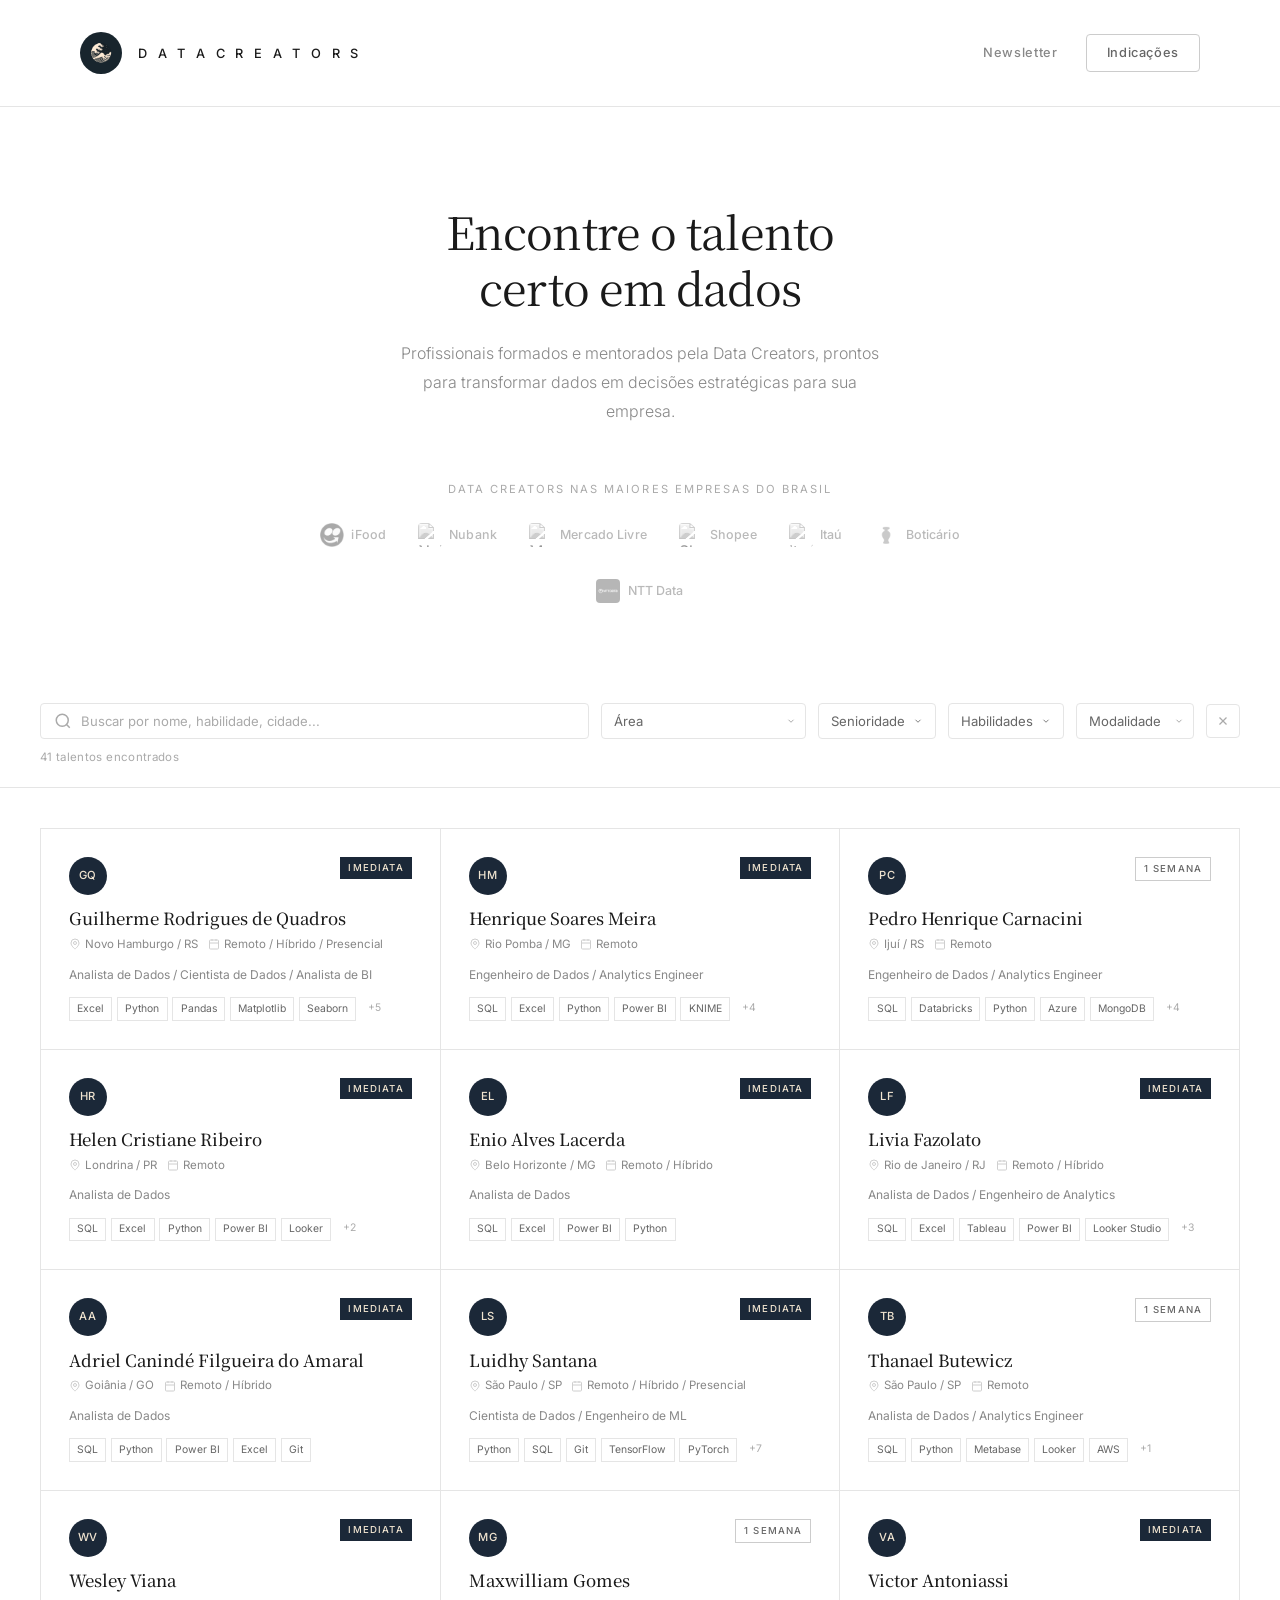
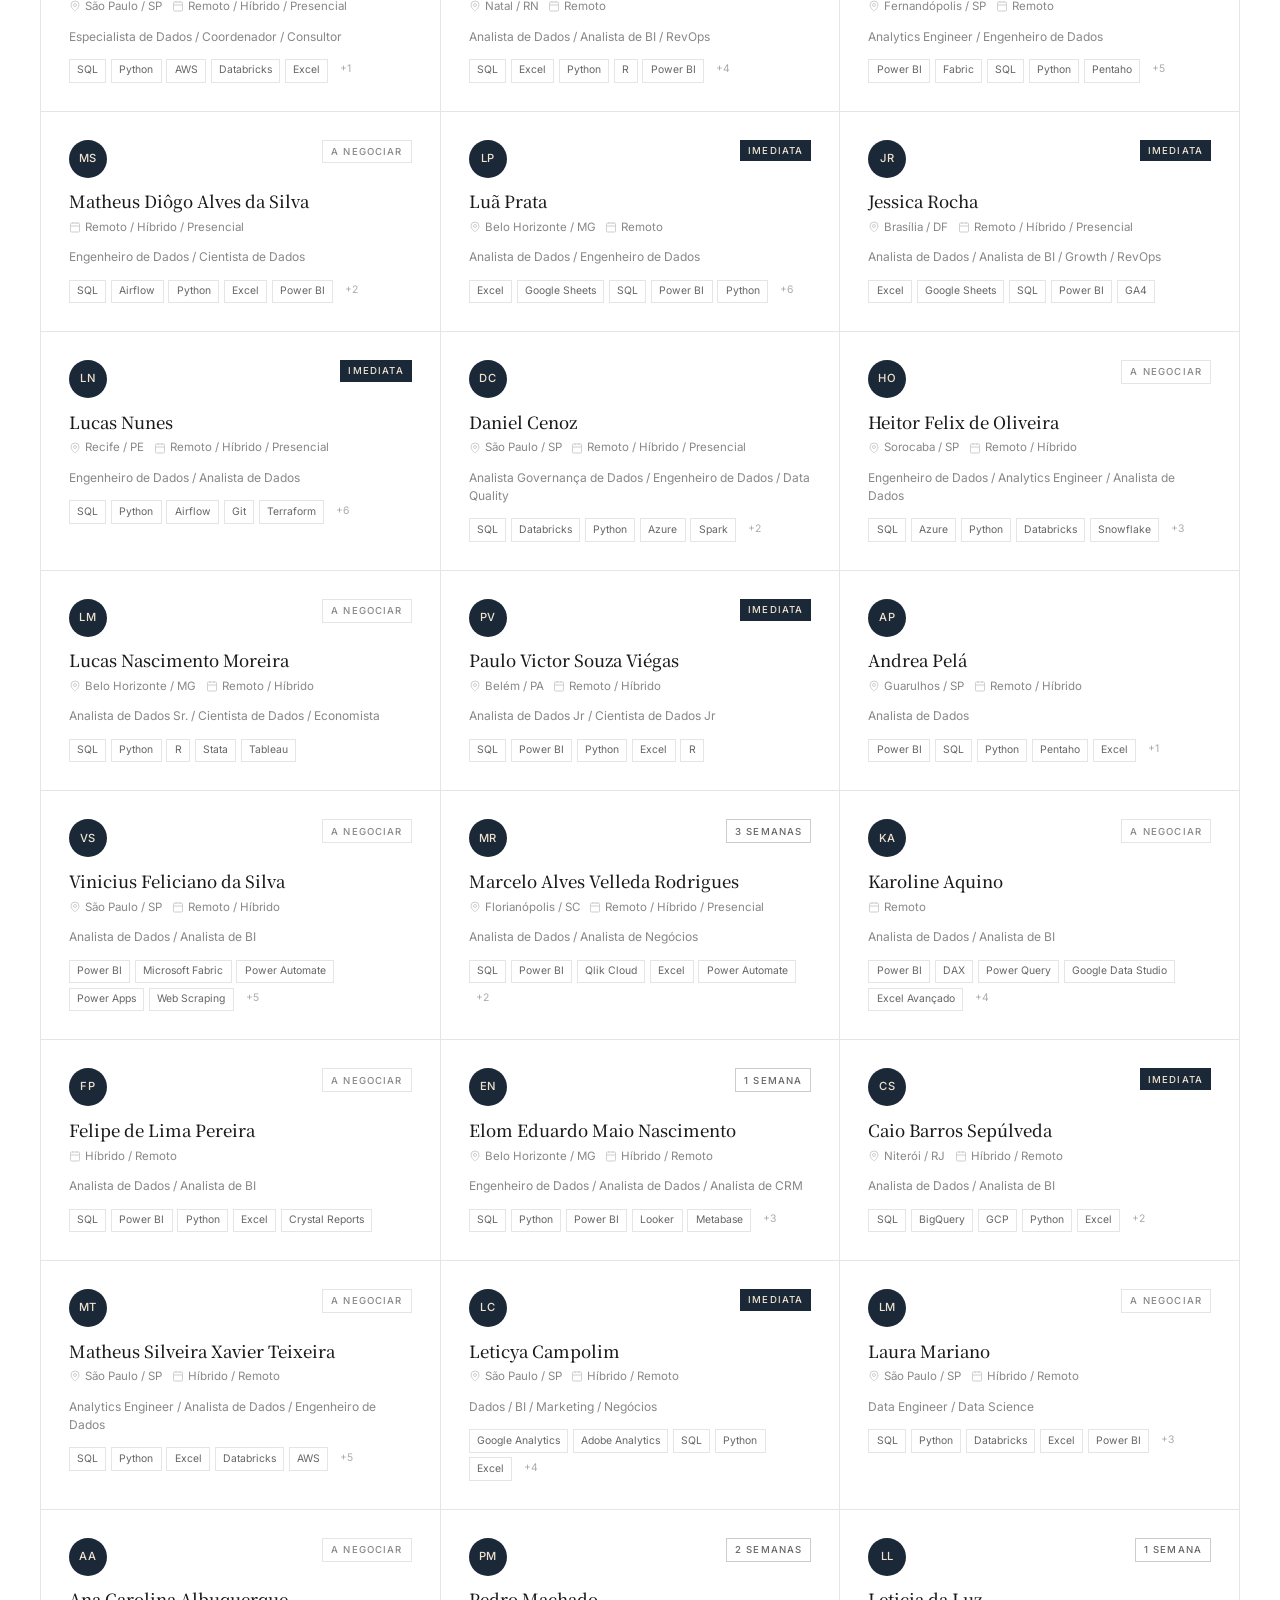
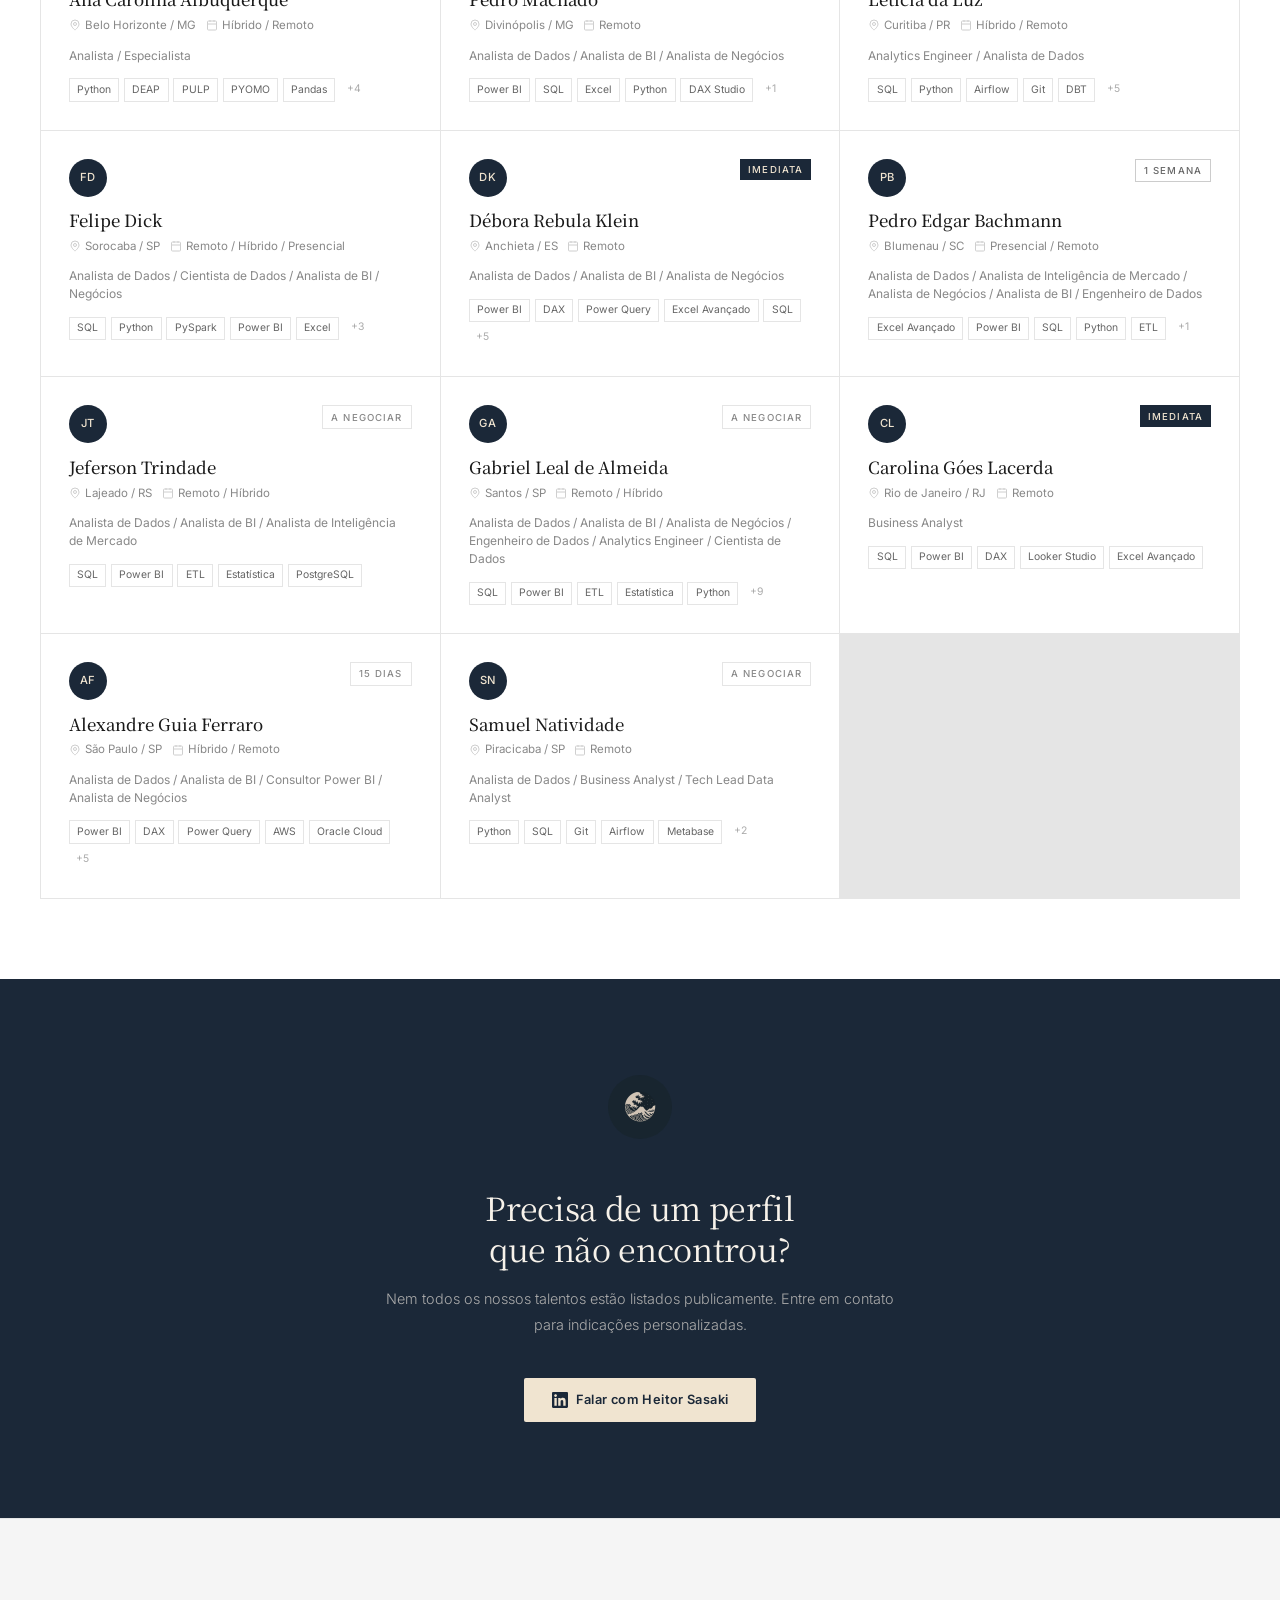
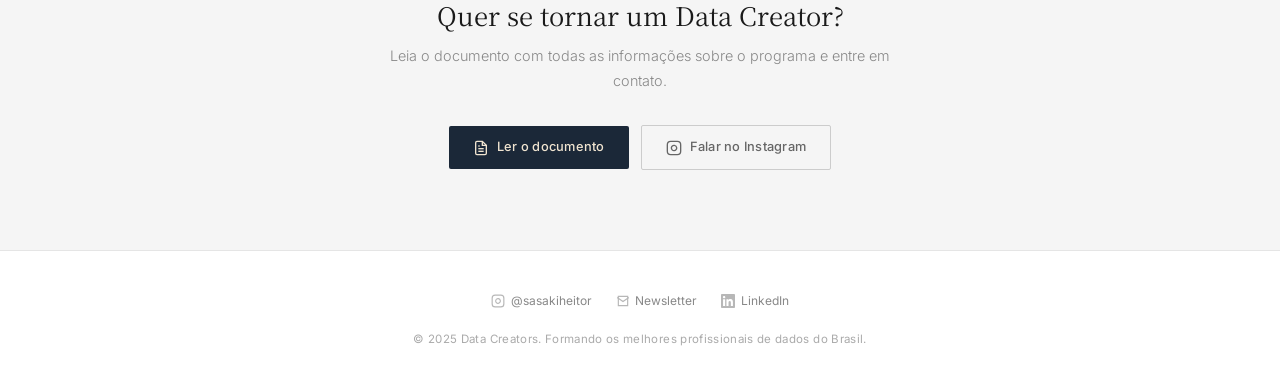
==== index.html @ 9ee562c9 "Change Senioridade to multi-select and remove Disponibilidade filter - Senioridade now allows select" ====
<!DOCTYPE html>
<html lang="pt-BR">
<head>
  <meta charset="UTF-8">
  <meta name="viewport" content="width=device-width, initial-scale=1.0">
  <title>Data Creators | Talentos em Dados</title>
  <meta name="description" content="Encontre os melhores talentos em dados formados pela Data Creators. Analistas, Engenheiros, Cientistas de Dados e mais.">
  <link rel="icon" type="image/png" href="logo.png">
  <link rel="preconnect" href="https://fonts.googleapis.com">
  <link rel="preconnect" href="https://fonts.gstatic.com" crossorigin>
  <link href="https://fonts.googleapis.com/css2?family=Inter:wght@300;400;500;600&family=Noto+Serif+JP:wght@300;400;500;600&display=swap" rel="stylesheet">
  <link rel="stylesheet" href="styles.css">
</head>
<body>

  <!-- Header -->
  <header class="header">
    <div class="header-inner">
      <a href="/" class="logo-area">
        <img src="logo.png" alt="Data Creators" class="logo-img">
        <div>
          <span class="logo-text">D A T A C R E A T O R S</span>
        </div>
      </a>
      <nav class="header-nav">
        <a href="https://heitorsasaki.substack.com" target="_blank" rel="noopener" class="btn-newsletter">Newsletter</a>
        <a href="#contato" class="btn-contact">Indicações</a>
      </nav>
    </div>
  </header>

  <!-- Hero -->
  <section class="hero">
    <div class="hero-inner">
      <h2 class="hero-title">Encontre o talento<br>certo em dados</h2>
      <p class="hero-desc">Profissionais formados e mentorados pela Data Creators, prontos para transformar dados em decisões estratégicas para sua empresa.</p>
      <p class="hero-companies-label">Data Creators nas maiores empresas do Brasil</p>
      <div class="hero-companies">
        <div class="company-item">
          <img src="logos/ifood.png" alt="iFood" class="company-logo">
          <span class="company-name">iFood</span>
        </div>
        <div class="company-item">
          <img src="logos/nubank.png" alt="Nubank" class="company-logo">
          <span class="company-name">Nubank</span>
        </div>
        <div class="company-item">
          <img src="logos/mercadolivre.png" alt="Mercado Livre" class="company-logo">
          <span class="company-name">Mercado Livre</span>
        </div>
        <div class="company-item">
          <img src="logos/shopee.png" alt="Shopee" class="company-logo">
          <span class="company-name">Shopee</span>
        </div>
        <div class="company-item">
          <img src="logos/itau.png" alt="Itaú" class="company-logo">
          <span class="company-name">Itaú</span>
        </div>
        <div class="company-item">
          <img src="logos/boticario.png" alt="Boticário" class="company-logo">
          <span class="company-name">Boticário</span>
        </div>
        <div class="company-item">
          <img src="logos/nttdata.png" alt="NTT Data" class="company-logo">
          <span class="company-name">NTT Data</span>
        </div>
      </div>
    </div>
  </section>

  <!-- Filters -->
  <section class="filters-section" id="talentos">
    <div class="filters-inner">
      <div class="filters-row">
        <div class="search-box">
          <svg class="search-icon" width="18" height="18" viewBox="0 0 24 24" fill="none" stroke="currentColor" stroke-width="2">
            <circle cx="11" cy="11" r="8"></circle>
            <path d="m21 21-4.3-4.3"></path>
          </svg>
          <input type="text" id="searchInput" placeholder="Buscar por nome, habilidade, cidade...">
        </div>
        <select id="filterArea" class="filter-select">
          <option value="">Área</option>
          <option value="Analista">Analista de Dados</option>
          <option value="Engenheiro">Engenheiro de Dados</option>
          <option value="Cientista">Cientista de Dados</option>
          <option value="Analytics">Analytics Engineer</option>
          <option value="BI">BI / Business Intelligence</option>
        </select>
        <div class="multi-select" id="seniorityMultiSelect">
          <button class="multi-select-btn" id="senioritySelectBtn" type="button">
            <span class="multi-select-label">Senioridade</span>
            <svg width="10" height="10" viewBox="0 0 24 24" fill="none" stroke="currentColor" stroke-width="2"><path d="m6 9 6 6 6-6"/></svg>
          </button>
          <div class="multi-select-dropdown" id="seniorityDropdown">
            <div class="multi-select-options" id="seniorityOptions">
              <label class="multi-select-option" data-seniority="Júnior">
                <input type="checkbox" value="Júnior">
                <span>Júnior</span>
              </label>
              <label class="multi-select-option" data-seniority="Pleno">
                <input type="checkbox" value="Pleno">
                <span>Pleno</span>
              </label>
              <label class="multi-select-option" data-seniority="Sênior">
                <input type="checkbox" value="Sênior">
                <span>Sênior</span>
              </label>
            </div>
          </div>
        </div>
        <div class="multi-select" id="skillMultiSelect">
          <button class="multi-select-btn" id="skillSelectBtn" type="button">
            <span class="multi-select-label">Habilidades</span>
            <svg width="10" height="10" viewBox="0 0 24 24" fill="none" stroke="currentColor" stroke-width="2"><path d="m6 9 6 6 6-6"/></svg>
          </button>
          <div class="multi-select-dropdown" id="skillDropdown">
            <div class="multi-select-search">
              <input type="text" id="skillSearchInput" placeholder="Buscar habilidade...">
            </div>
            <div class="multi-select-options" id="skillOptions"></div>
          </div>
        </div>
        <div class="selected-skills" id="selectedSkillsTags"></div>
        <select id="filterMode" class="filter-select">
          <option value="">Modalidade</option>
          <option value="Remoto">Remoto</option>
          <option value="Híbrido">Híbrido</option>
          <option value="Presencial">Presencial</option>
        </select>
        <button class="btn-clear" id="clearFilters">
          <svg width="14" height="14" viewBox="0 0 24 24" fill="none" stroke="currentColor" stroke-width="2"><path d="M18 6 6 18"/><path d="m6 6 12 12"/></svg>
        </button>
      </div>
      <div class="results-count">
        <span id="resultsCount">0</span> talentos encontrados
      </div>
    </div>
  </section>

  <!-- Cards Grid -->
  <section class="cards-section">
    <div class="cards-grid" id="cardsGrid"></div>
  </section>

  <!-- Modal -->
  <div class="modal-overlay" id="modalOverlay">
    <div class="modal" id="modal">
      <button class="modal-close" id="modalClose">
        <svg width="24" height="24" viewBox="0 0 24 24" fill="none" stroke="currentColor" stroke-width="2">
          <path d="M18 6 6 18"></path>
          <path d="m6 6 12 12"></path>
        </svg>
      </button>
      <div class="modal-content" id="modalContent"></div>
    </div>
  </div>

  <!-- CTA / Contact -->
  <section class="cta-section" id="contato">
    <div class="cta-inner">
      <img src="logo.png" alt="Data Creators" class="cta-logo">
      <h2 class="cta-title">Precisa de um perfil<br>que não encontrou?</h2>
      <p class="cta-desc">Nem todos os nossos talentos estão listados publicamente. Entre em contato para indicações personalizadas.</p>
      <a href="https://www.linkedin.com/in/heitorsasaki/" target="_blank" rel="noopener" class="btn-cta">
        <svg width="18" height="18" viewBox="0 0 24 24" fill="currentColor">
          <path d="M20.447 20.452h-3.554v-5.569c0-1.328-.027-3.037-1.852-3.037-1.853 0-2.136 1.445-2.136 2.939v5.667H9.351V9h3.414v1.561h.046c.477-.9 1.637-1.85 3.37-1.85 3.601 0 4.267 2.37 4.267 5.455v6.286zM5.337 7.433c-1.144 0-2.063-.926-2.063-2.065 0-1.138.92-2.063 2.063-2.063 1.14 0 2.064.925 2.064 2.063 0 1.139-.925 2.065-2.064 2.065zm1.782 13.019H3.555V9h3.564v11.452zM22.225 0H1.771C.792 0 0 .774 0 1.729v20.542C0 23.227.792 24 1.771 24h20.451C23.2 24 24 23.227 24 22.271V1.729C24 .774 23.2 0 22.222 0h.003z"/>
        </svg>
        Falar com Heitor Sasaki
      </a>
    </div>
  </section>

  <!-- Join Section -->
  <section class="join-section">
    <div class="join-inner">
      <h2 class="join-title">Quer se tornar um Data Creator?</h2>
      <p class="join-desc">Leia o documento com todas as informações sobre o programa e entre em contato.</p>
      <div class="join-actions">
        <a href="https://docs.google.com/document/d/1w3xFRuhe2FXNu6-ywmR1xKovFarcpYksNpAmgTcHe-s/edit?usp=sharing" target="_blank" rel="noopener" class="btn-join-primary">
          <svg width="16" height="16" viewBox="0 0 24 24" fill="none" stroke="currentColor" stroke-width="2"><path d="M14 2H6a2 2 0 0 0-2 2v16a2 2 0 0 0 2 2h12a2 2 0 0 0 2-2V8Z"/><polyline points="14 2 14 8 20 8"/><line x1="16" x2="8" y1="13" y2="13"/><line x1="16" x2="8" y1="17" y2="17"/><polyline points="10 9 9 9 8 9"/></svg>
          Ler o documento
        </a>
        <a href="https://www.instagram.com/sasakiheitor" target="_blank" rel="noopener" class="btn-join-secondary">
          <svg width="16" height="16" viewBox="0 0 24 24" fill="none" stroke="currentColor" stroke-width="2"><rect width="20" height="20" x="2" y="2" rx="5" ry="5"/><path d="M16 11.37A4 4 0 1 1 12.63 8 4 4 0 0 1 16 11.37z"/><line x1="17.5" x2="17.51" y1="6.5" y2="6.5"/></svg>
          Falar no Instagram
        </a>
      </div>
    </div>
  </section>

  <!-- Footer -->
  <footer class="footer">
    <div class="footer-inner">
      <div class="footer-links">
        <a href="https://www.instagram.com/sasakiheitor" target="_blank" rel="noopener" class="footer-link">
          <svg width="14" height="14" viewBox="0 0 24 24" fill="none" stroke="currentColor" stroke-width="2"><rect width="20" height="20" x="2" y="2" rx="5" ry="5"/><path d="M16 11.37A4 4 0 1 1 12.63 8 4 4 0 0 1 16 11.37z"/><line x1="17.5" x2="17.51" y1="6.5" y2="6.5"/></svg>
          @sasakiheitor
        </a>
        <a href="https://heitorsasaki.substack.com" target="_blank" rel="noopener" class="footer-link">
          <svg width="14" height="14" viewBox="0 0 24 24" fill="none" stroke="currentColor" stroke-width="2"><path d="M4 4h16v16H4z"/><polyline points="22,6 12,13 2,6"/></svg>
          Newsletter
        </a>
        <a href="https://www.linkedin.com/in/heitorsasaki/" target="_blank" rel="noopener" class="footer-link">
          <svg width="14" height="14" viewBox="0 0 24 24" fill="currentColor"><path d="M20.447 20.452h-3.554v-5.569c0-1.328-.027-3.037-1.852-3.037-1.853 0-2.136 1.445-2.136 2.939v5.667H9.351V9h3.414v1.561h.046c.477-.9 1.637-1.85 3.37-1.85 3.601 0 4.267 2.37 4.267 5.455v6.286zM5.337 7.433c-1.144 0-2.063-.926-2.063-2.065 0-1.138.92-2.063 2.063-2.063 1.14 0 2.064.925 2.064 2.063 0 1.139-.925 2.065-2.064 2.065zm1.782 13.019H3.555V9h3.564v11.452zM22.225 0H1.771C.792 0 0 .774 0 1.729v20.542C0 23.227.792 24 1.771 24h20.451C23.2 24 24 23.227 24 22.271V1.729C24 .774 23.2 0 22.222 0h.003z"/></svg>
          LinkedIn
        </a>
      </div>
      <p>&copy; 2025 Data Creators. Formando os melhores profissionais de dados do Brasil.</p>
    </div>
  </footer>

  <script src="script.js"></script>
</body>
</html>
---- styles.css ----
/* ========================================
   Data Creators - Inspired by Sunday Vision
   Minimal Japanese Design
   ======================================== */

:root {
  --navy: #1b2838;
  --navy-light: #243347;
  --cream: #f0e4d0;
  --cream-light: #f7f2ea;
  --black: #0a0a0a;
  --dark: #1a1a1a;
  --gray-800: #333333;
  --gray-700: #4a4a4a;
  --gray-600: #666666;
  --gray-500: #888888;
  --gray-400: #aaaaaa;
  --gray-300: #cccccc;
  --gray-200: #e5e5e5;
  --gray-100: #f5f5f5;
  --white: #fafafa;
  --pure-white: #ffffff;
  --font-sans: 'Inter', -apple-system, BlinkMacSystemFont, sans-serif;
  --font-serif: 'Noto Serif JP', 'Georgia', serif;
}

* { margin: 0; padding: 0; box-sizing: border-box; }

html {
  scroll-behavior: smooth;
  font-size: 16px;
}

body {
  font-family: var(--font-sans);
  background: var(--pure-white);
  color: var(--dark);
  line-height: 1.6;
  -webkit-font-smoothing: antialiased;
}

/* ========== Header (static, like Sunday Vision) ========== */
.header {
  padding: 2rem 0;
  border-bottom: 1px solid var(--gray-200);
}

.header-inner {
  max-width: 1200px;
  margin: 0 auto;
  padding: 0 2.5rem;
  display: flex;
  align-items: center;
  justify-content: space-between;
}

.logo-area {
  display: flex;
  align-items: center;
  gap: 1rem;
  text-decoration: none;
  color: var(--dark);
}

.logo-img {
  width: 42px;
  height: 42px;
  border-radius: 50%;
  object-fit: cover;
}

.logo-text {
  font-size: 0.8rem;
  font-weight: 500;
  letter-spacing: 0.3em;
  color: var(--dark);
}

.header-nav {
  display: flex;
  align-items: center;
  gap: 0.75rem;
}

.btn-newsletter {
  text-decoration: none;
  font-size: 0.8rem;
  font-weight: 500;
  letter-spacing: 0.05em;
  color: var(--gray-500);
  padding: 0.5rem 1rem;
  transition: color 0.2s;
}

.btn-newsletter:hover {
  color: var(--dark);
}

.btn-contact {
  text-decoration: none;
  font-size: 0.8rem;
  font-weight: 500;
  letter-spacing: 0.05em;
  color: var(--gray-600);
  padding: 0.5rem 1.25rem;
  border: 1px solid var(--gray-300);
  border-radius: 4px;
  transition: all 0.2s;
}

.btn-contact:hover {
  color: var(--dark);
  border-color: var(--dark);
}

/* ========== Hero ========== */
.hero {
  padding: 6rem 2.5rem 5rem;
  text-align: center;
}

.hero-inner {
  max-width: 680px;
  margin: 0 auto;
}

.hero-title {
  font-family: var(--font-serif);
  font-size: 2.8rem;
  font-weight: 400;
  line-height: 1.25;
  letter-spacing: -0.02em;
  color: var(--dark);
  margin-bottom: 1.5rem;
}

.hero-desc {
  font-size: 1rem;
  color: var(--gray-500);
  font-weight: 300;
  line-height: 1.8;
  max-width: 500px;
  margin: 0 auto 3.5rem;
}

.hero-companies-label {
  font-size: 0.7rem;
  text-transform: uppercase;
  letter-spacing: 0.18em;
  color: var(--gray-400);
  font-weight: 400;
  margin-bottom: 1.5rem;
}

.hero-companies {
  display: flex;
  align-items: center;
  justify-content: center;
  gap: 2rem;
  flex-wrap: wrap;
}

.company-item {
  display: flex;
  align-items: center;
  gap: 0.45rem;
  transition: opacity 0.25s;
  opacity: 0.45;
}

.company-item:hover {
  opacity: 0.85;
}

.company-logo {
  width: 24px;
  height: 24px;
  object-fit: contain;
  border-radius: 4px;
  filter: grayscale(100%);
  transition: filter 0.25s;
}

.company-item:hover .company-logo {
  filter: grayscale(0%);
}

.company-name {
  font-size: 0.78rem;
  font-weight: 500;
  color: var(--gray-600);
  letter-spacing: 0.01em;
}

/* ========== Filters (compact, single row) ========== */
.filters-section {
  padding: 1.25rem 2.5rem;
  border-bottom: 1px solid var(--gray-200);
  background: var(--pure-white);
  position: sticky;
  top: 0;
  z-index: 50;
}

.filters-inner {
  max-width: 1200px;
  margin: 0 auto;
}

.filters-row {
  display: flex;
  align-items: center;
  gap: 0.75rem;
}

.search-box {
  position: relative;
  flex: 1;
  min-width: 200px;
}

.search-icon {
  position: absolute;
  left: 0.85rem;
  top: 50%;
  transform: translateY(-50%);
  color: var(--gray-400);
}

.search-box input {
  width: 100%;
  padding: 0.55rem 0.85rem 0.55rem 2.5rem;
  border: 1px solid var(--gray-200);
  border-radius: 4px;
  font-size: 0.82rem;
  font-family: var(--font-sans);
  background: var(--pure-white);
  color: var(--dark);
  transition: border-color 0.2s;
  outline: none;
}

.search-box input:focus {
  border-color: var(--gray-500);
}

.search-box input::placeholder {
  color: var(--gray-400);
}

.filter-select {
  padding: 0.55rem 2rem 0.55rem 0.75rem;
  border: 1px solid var(--gray-200);
  border-radius: 4px;
  font-size: 0.82rem;
  font-family: var(--font-sans);
  background: var(--pure-white);
  color: var(--gray-600);
  cursor: pointer;
  outline: none;
  transition: border-color 0.2s;
  appearance: none;
  background-image: url("data:image/svg+xml,%3Csvg xmlns='http://www.w3.org/2000/svg' width='10' height='10' viewBox='0 0 24 24' fill='none' stroke='%23999' stroke-width='2'%3E%3Cpath d='m6 9 6 6 6-6'/%3E%3C/svg%3E");
  background-repeat: no-repeat;
  background-position: right 0.6rem center;
  white-space: nowrap;
}

.filter-select:focus {
  border-color: var(--gray-500);
}

.btn-clear {
  padding: 0.55rem;
  border: 1px solid var(--gray-200);
  border-radius: 4px;
  background: transparent;
  color: var(--gray-400);
  cursor: pointer;
  transition: all 0.2s;
  display: flex;
  align-items: center;
  justify-content: center;
}

.btn-clear:hover {
  border-color: var(--gray-500);
  color: var(--dark);
}

.results-count {
  margin-top: 0.6rem;
  font-size: 0.72rem;
  color: var(--gray-400);
  letter-spacing: 0.03em;
}

/* ========== Multi-Select Skill Filter ========== */
.multi-select {
  position: relative;
}

.multi-select-btn {
  display: flex;
  align-items: center;
  gap: 0.5rem;
  padding: 0.55rem 0.75rem;
  border: 1px solid var(--gray-200);
  border-radius: 4px;
  font-size: 0.82rem;
  font-family: var(--font-sans);
  background: var(--pure-white);
  color: var(--gray-600);
  cursor: pointer;
  transition: border-color 0.2s;
  white-space: nowrap;
}

.multi-select-btn:hover,
.multi-select-btn.active {
  border-color: var(--gray-500);
}

.multi-select-btn.has-selection {
  color: var(--dark);
  border-color: var(--navy);
}

.multi-select-dropdown {
  display: none;
  position: absolute;
  top: calc(100% + 4px);
  left: 0;
  min-width: 220px;
  max-height: 280px;
  background: var(--pure-white);
  border: 1px solid var(--gray-200);
  border-radius: 4px;
  box-shadow: 0 4px 16px rgba(0,0,0,0.08);
  z-index: 100;
  overflow: hidden;
  flex-direction: column;
}

.multi-select-dropdown.open {
  display: flex;
}

.multi-select-search {
  padding: 0.5rem;
  border-bottom: 1px solid var(--gray-200);
}

.multi-select-search input {
  width: 100%;
  padding: 0.4rem 0.6rem;
  border: 1px solid var(--gray-200);
  border-radius: 3px;
  font-size: 0.78rem;
  font-family: var(--font-sans);
  outline: none;
  color: var(--dark);
}

.multi-select-search input:focus {
  border-color: var(--gray-400);
}

.multi-select-options {
  overflow-y: auto;
  max-height: 220px;
}

.multi-select-option {
  display: flex;
  align-items: center;
  gap: 0.5rem;
  padding: 0.45rem 0.75rem;
  font-size: 0.78rem;
  color: var(--gray-700);
  cursor: pointer;
  transition: background 0.1s;
}

.multi-select-option:hover {
  background: var(--gray-100);
}

.multi-select-option input[type="checkbox"] {
  accent-color: var(--navy);
  width: 14px;
  height: 14px;
  cursor: pointer;
}

.multi-select-option.checked {
  color: var(--dark);
  font-weight: 500;
}

.selected-skills {
  display: contents;
}

.skill-filter-tag {
  display: inline-flex;
  align-items: center;
  gap: 0.3rem;
  padding: 0.3rem 0.5rem;
  background: var(--navy);
  color: var(--cream);
  font-size: 0.68rem;
  font-family: var(--font-sans);
  font-weight: 500;
  border-radius: 3px;
  cursor: pointer;
  transition: opacity 0.15s;
  white-space: nowrap;
  letter-spacing: 0.02em;
}

.skill-filter-tag:hover {
  opacity: 0.8;
}

.skill-filter-tag svg {
  width: 10px;
  height: 10px;
  opacity: 0.7;
}

/* ========== Cards Grid ========== */
.cards-section {
  padding: 2.5rem 2.5rem 5rem;
}

.cards-grid {
  max-width: 1200px;
  margin: 0 auto;
  display: grid;
  grid-template-columns: repeat(auto-fill, minmax(340px, 1fr));
  gap: 1px;
  background: var(--gray-200);
  border: 1px solid var(--gray-200);
}

/* ========== Card (grid-based, no rounded corners) ========== */
.card {
  background: var(--pure-white);
  padding: 1.75rem;
  cursor: pointer;
  transition: background 0.2s ease;
  position: relative;
}

.card:hover {
  background: var(--gray-100);
}

.card-header {
  display: flex;
  align-items: flex-start;
  justify-content: space-between;
  margin-bottom: 0.85rem;
}

.card-avatar {
  width: 38px;
  height: 38px;
  border-radius: 50%;
  background: var(--navy);
  display: flex;
  align-items: center;
  justify-content: center;
  font-family: var(--font-sans);
  font-size: 0.7rem;
  font-weight: 500;
  color: var(--cream);
  letter-spacing: 0.05em;
  flex-shrink: 0;
}

.card-availability {
  font-size: 0.6rem;
  text-transform: uppercase;
  letter-spacing: 0.12em;
  padding: 0.2rem 0.5rem;
  font-weight: 500;
}

.avail-immediate {
  background: var(--navy);
  color: var(--cream);
}

.avail-soon {
  background: transparent;
  color: var(--gray-600);
  border: 1px solid var(--gray-300);
}

.avail-negotiable {
  background: transparent;
  color: var(--gray-500);
  border: 1px solid var(--gray-200);
}

.card-name {
  font-family: var(--font-serif);
  font-size: 1.05rem;
  font-weight: 500;
  color: var(--dark);
  margin-bottom: 0.3rem;
  line-height: 1.3;
}

.card-meta {
  display: flex;
  align-items: center;
  gap: 0.6rem;
  margin-bottom: 0.75rem;
  flex-wrap: wrap;
}

.card-meta span {
  font-size: 0.72rem;
  color: var(--gray-500);
  display: flex;
  align-items: center;
  gap: 0.25rem;
}

.card-meta svg {
  width: 12px;
  height: 12px;
  opacity: 0.4;
}

.card-roles {
  font-size: 0.75rem;
  color: var(--gray-500);
  margin-bottom: 0.85rem;
  line-height: 1.5;
}

.card-seniority {
  display: inline-block;
  font-size: 0.65rem;
  font-weight: 500;
  color: var(--navy);
  background: var(--gray-100);
  padding: 0.1rem 0.45rem;
  border-radius: 3px;
  margin-left: 0.35rem;
  letter-spacing: 0.02em;
  vertical-align: middle;
}

.card-skills {
  display: flex;
  flex-wrap: wrap;
  gap: 0.3rem;
}

.skill-tag {
  font-size: 0.65rem;
  padding: 0.15rem 0.45rem;
  background: transparent;
  color: var(--gray-600);
  font-weight: 400;
  border: 1px solid var(--gray-200);
  transition: all 0.15s;
}

.card:hover .skill-tag {
  border-color: var(--gray-300);
}

.skill-more {
  font-size: 0.65rem;
  padding: 0.15rem 0.45rem;
  color: var(--gray-400);
}

/* ========== Modal ========== */
.modal-overlay {
  position: fixed;
  inset: 0;
  background: rgba(27, 40, 56, 0.5);
  backdrop-filter: blur(4px);
  z-index: 200;
  display: none;
  align-items: center;
  justify-content: center;
  padding: 2rem;
  opacity: 0;
  transition: opacity 0.25s ease;
}

.modal-overlay.active {
  display: flex;
  opacity: 1;
}

.modal {
  background: var(--pure-white);
  border-radius: 2px;
  max-width: 600px;
  width: 100%;
  max-height: 85vh;
  overflow-y: auto;
  position: relative;
}

.modal-close {
  position: absolute;
  top: 1.25rem;
  right: 1.25rem;
  background: transparent;
  border: 1px solid var(--gray-200);
  border-radius: 2px;
  width: 32px;
  height: 32px;
  display: flex;
  align-items: center;
  justify-content: center;
  cursor: pointer;
  color: var(--gray-500);
  transition: all 0.2s;
  z-index: 10;
}

.modal-close:hover {
  border-color: var(--dark);
  color: var(--dark);
}

.modal-content {
  padding: 2.5rem;
}

.modal-avatar {
  width: 48px;
  height: 48px;
  border-radius: 50%;
  background: var(--navy);
  display: flex;
  align-items: center;
  justify-content: center;
  font-family: var(--font-sans);
  font-size: 0.8rem;
  font-weight: 500;
  color: var(--cream);
  letter-spacing: 0.05em;
  margin-bottom: 1.25rem;
}

.modal-name {
  font-family: var(--font-serif);
  font-size: 1.5rem;
  font-weight: 400;
  color: var(--dark);
  margin-bottom: 0.25rem;
}

.modal-roles {
  font-size: 0.85rem;
  color: var(--gray-500);
  margin-bottom: 1.5rem;
}

.modal-section {
  margin-bottom: 1.5rem;
}

.modal-section-title {
  font-size: 0.65rem;
  text-transform: uppercase;
  letter-spacing: 0.18em;
  color: var(--gray-400);
  margin-bottom: 0.5rem;
  font-weight: 500;
}

.modal-section p {
  font-size: 0.88rem;
  color: var(--gray-700);
  line-height: 1.75;
}

.modal-meta-grid {
  display: grid;
  grid-template-columns: 1fr 1fr;
  gap: 1.25rem;
  margin-bottom: 1.5rem;
}

.modal-meta-item {
  display: flex;
  flex-direction: column;
  gap: 0.2rem;
}

.modal-meta-label {
  font-size: 0.65rem;
  text-transform: uppercase;
  letter-spacing: 0.18em;
  color: var(--gray-400);
  font-weight: 500;
}

.modal-meta-value {
  font-size: 0.88rem;
  color: var(--dark);
}

.modal-skills {
  display: flex;
  flex-wrap: wrap;
  gap: 0.35rem;
}

.modal-skill-tag {
  font-size: 0.75rem;
  padding: 0.25rem 0.6rem;
  background: transparent;
  color: var(--gray-700);
  font-weight: 400;
  border: 1px solid var(--gray-200);
}

.modal-actions {
  display: flex;
  gap: 0.6rem;
  margin-top: 2rem;
  padding-top: 1.5rem;
  border-top: 1px solid var(--gray-200);
}

.modal-btn {
  display: inline-flex;
  align-items: center;
  gap: 0.5rem;
  padding: 0.6rem 1.1rem;
  border-radius: 2px;
  font-size: 0.8rem;
  font-family: var(--font-sans);
  font-weight: 500;
  text-decoration: none;
  transition: all 0.2s;
  cursor: pointer;
  border: none;
}

.modal-btn-primary {
  background: var(--navy);
  color: var(--cream);
}

.modal-btn-primary:hover {
  background: var(--navy-light);
}

.modal-btn-secondary {
  background: transparent;
  color: var(--gray-600);
  border: 1px solid var(--gray-200);
}

.modal-btn-secondary:hover {
  border-color: var(--dark);
  color: var(--dark);
}

/* ========== CTA Section ========== */
.cta-section {
  padding: 6rem 2.5rem;
  text-align: center;
  background: var(--navy);
  color: var(--cream);
}

.cta-inner {
  max-width: 520px;
  margin: 0 auto;
}

.cta-logo {
  width: 64px;
  height: 64px;
  border-radius: 50%;
  margin-bottom: 2.5rem;
  opacity: 0.8;
}

.cta-title {
  font-family: var(--font-serif);
  font-size: 2rem;
  font-weight: 400;
  line-height: 1.3;
  letter-spacing: -0.01em;
  margin-bottom: 1rem;
  color: var(--cream-light);
}

.cta-desc {
  font-size: 0.9rem;
  color: var(--gray-400);
  font-weight: 300;
  line-height: 1.8;
  margin-bottom: 2.5rem;
}

.btn-cta {
  display: inline-flex;
  align-items: center;
  gap: 0.5rem;
  padding: 0.75rem 1.75rem;
  background: var(--cream);
  color: var(--navy);
  border-radius: 2px;
  font-size: 0.8rem;
  font-weight: 600;
  text-decoration: none;
  letter-spacing: 0.03em;
  transition: all 0.2s;
}

.btn-cta:hover {
  background: var(--cream-light);
  transform: translateY(-1px);
}

.btn-cta svg {
  width: 16px;
  height: 16px;
}

/* ========== Join Section ========== */
.join-section {
  padding: 5rem 2.5rem;
  text-align: center;
  background: var(--gray-100);
  border-top: 1px solid var(--gray-200);
}

.join-inner {
  max-width: 520px;
  margin: 0 auto;
}

.join-title {
  font-family: var(--font-serif);
  font-size: 1.6rem;
  font-weight: 400;
  color: var(--dark);
  margin-bottom: 0.75rem;
  line-height: 1.3;
}

.join-desc {
  font-size: 0.9rem;
  color: var(--gray-500);
  font-weight: 300;
  line-height: 1.7;
  margin-bottom: 2rem;
}

.join-actions {
  display: flex;
  align-items: center;
  justify-content: center;
  gap: 0.75rem;
  flex-wrap: wrap;
}

.btn-join-primary {
  display: inline-flex;
  align-items: center;
  gap: 0.5rem;
  padding: 0.7rem 1.5rem;
  background: var(--navy);
  color: var(--cream);
  border-radius: 2px;
  font-size: 0.8rem;
  font-weight: 500;
  text-decoration: none;
  letter-spacing: 0.02em;
  transition: all 0.2s;
}

.btn-join-primary:hover {
  background: var(--navy-light);
  transform: translateY(-1px);
}

.btn-join-secondary {
  display: inline-flex;
  align-items: center;
  gap: 0.5rem;
  padding: 0.7rem 1.5rem;
  background: transparent;
  color: var(--gray-600);
  border: 1px solid var(--gray-300);
  border-radius: 2px;
  font-size: 0.8rem;
  font-weight: 500;
  text-decoration: none;
  letter-spacing: 0.02em;
  transition: all 0.2s;
}

.btn-join-secondary:hover {
  border-color: var(--dark);
  color: var(--dark);
}

/* ========== Footer ========== */
.footer {
  padding: 2.5rem 2.5rem;
  text-align: center;
  border-top: 1px solid var(--gray-200);
}

.footer-links {
  display: flex;
  align-items: center;
  justify-content: center;
  gap: 1.5rem;
  margin-bottom: 1.25rem;
}

.footer-link {
  display: inline-flex;
  align-items: center;
  gap: 0.35rem;
  font-size: 0.75rem;
  color: var(--gray-500);
  text-decoration: none;
  transition: color 0.2s;
}

.footer-link:hover {
  color: var(--dark);
}

.footer-link svg {
  opacity: 0.6;
}

.footer p {
  font-size: 0.72rem;
  color: var(--gray-400);
  letter-spacing: 0.03em;
}

/* ========== No Results ========== */
.no-results {
  grid-column: 1 / -1;
  text-align: center;
  padding: 4rem 2rem;
  background: var(--pure-white);
}

.no-results h3 {
  font-family: var(--font-serif);
  font-size: 1.2rem;
  font-weight: 400;
  color: var(--gray-600);
  margin-bottom: 0.5rem;
}

.no-results p {
  font-size: 0.85rem;
  color: var(--gray-400);
}

/* ========== Responsive ========== */
@media (max-width: 768px) {
  .hero {
    padding: 4rem 1.5rem 3.5rem;
  }

  .hero-title {
    font-size: 2rem;
  }

  .hero-companies {
    gap: 1.25rem;
  }

  .company-logo {
    width: 20px;
    height: 20px;
  }

  .company-name {
    font-size: 0.7rem;
  }

  .filters-section {
    padding: 1rem 1.5rem;
  }

  .filters-row {
    flex-wrap: wrap;
  }

  .search-box {
    min-width: 100%;
  }

  .filter-select {
    flex: 1;
    min-width: calc(50% - 0.5rem);
  }

  .cards-section {
    padding: 2rem 1.5rem 4rem;
  }

  .cards-grid {
    grid-template-columns: 1fr;
  }

  .header-inner {
    padding: 0 1.5rem;
  }

  .modal-content {
    padding: 2rem 1.5rem;
  }

  .modal-meta-grid {
    grid-template-columns: 1fr;
  }

  .modal-actions {
    flex-direction: column;
  }

  .cta-title {
    font-size: 1.5rem;
  }

  .cta-section {
    padding: 4rem 1.5rem;
  }

  .join-section {
    padding: 3.5rem 1.5rem;
  }

  .join-title {
    font-size: 1.3rem;
  }

  .join-actions {
    flex-direction: column;
  }

  .btn-newsletter {
    display: none;
  }

  .footer-links {
    gap: 1rem;
  }
}

@media (max-width: 480px) {
  .hero-title {
    font-size: 1.7rem;
  }

  .logo-text {
    font-size: 0.65rem;
    letter-spacing: 0.2em;
  }

  .filter-select {
    min-width: 100%;
  }

  .card {
    padding: 1.25rem;
  }
}

/* ========== Animations ========== */
@keyframes fadeIn {
  from { opacity: 0; }
  to { opacity: 1; }
}

.card {
  animation: fadeIn 0.3s ease both;
}

.card:nth-child(1) { animation-delay: 0.02s; }
.card:nth-child(2) { animation-delay: 0.04s; }
.card:nth-child(3) { animation-delay: 0.06s; }
.card:nth-child(4) { animation-delay: 0.08s; }
.card:nth-child(5) { animation-delay: 0.10s; }
.card:nth-child(6) { animation-delay: 0.12s; }
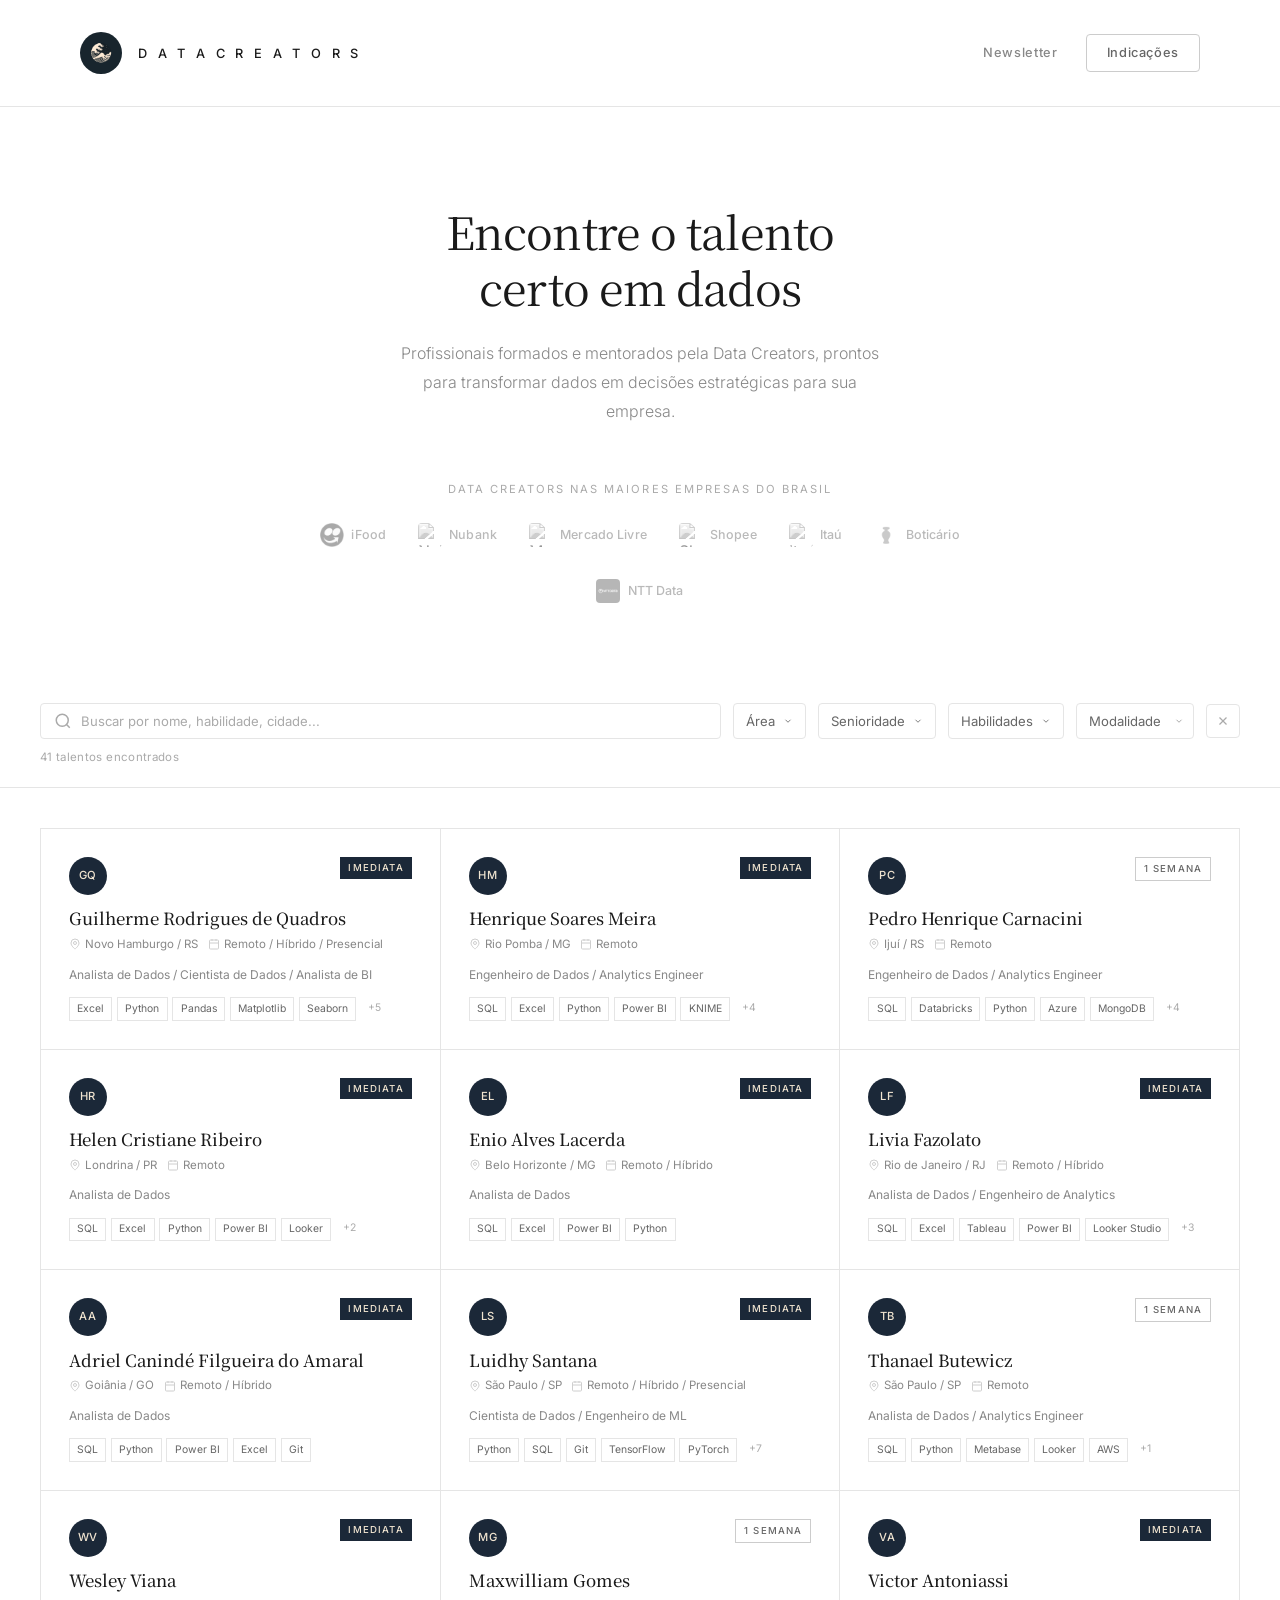
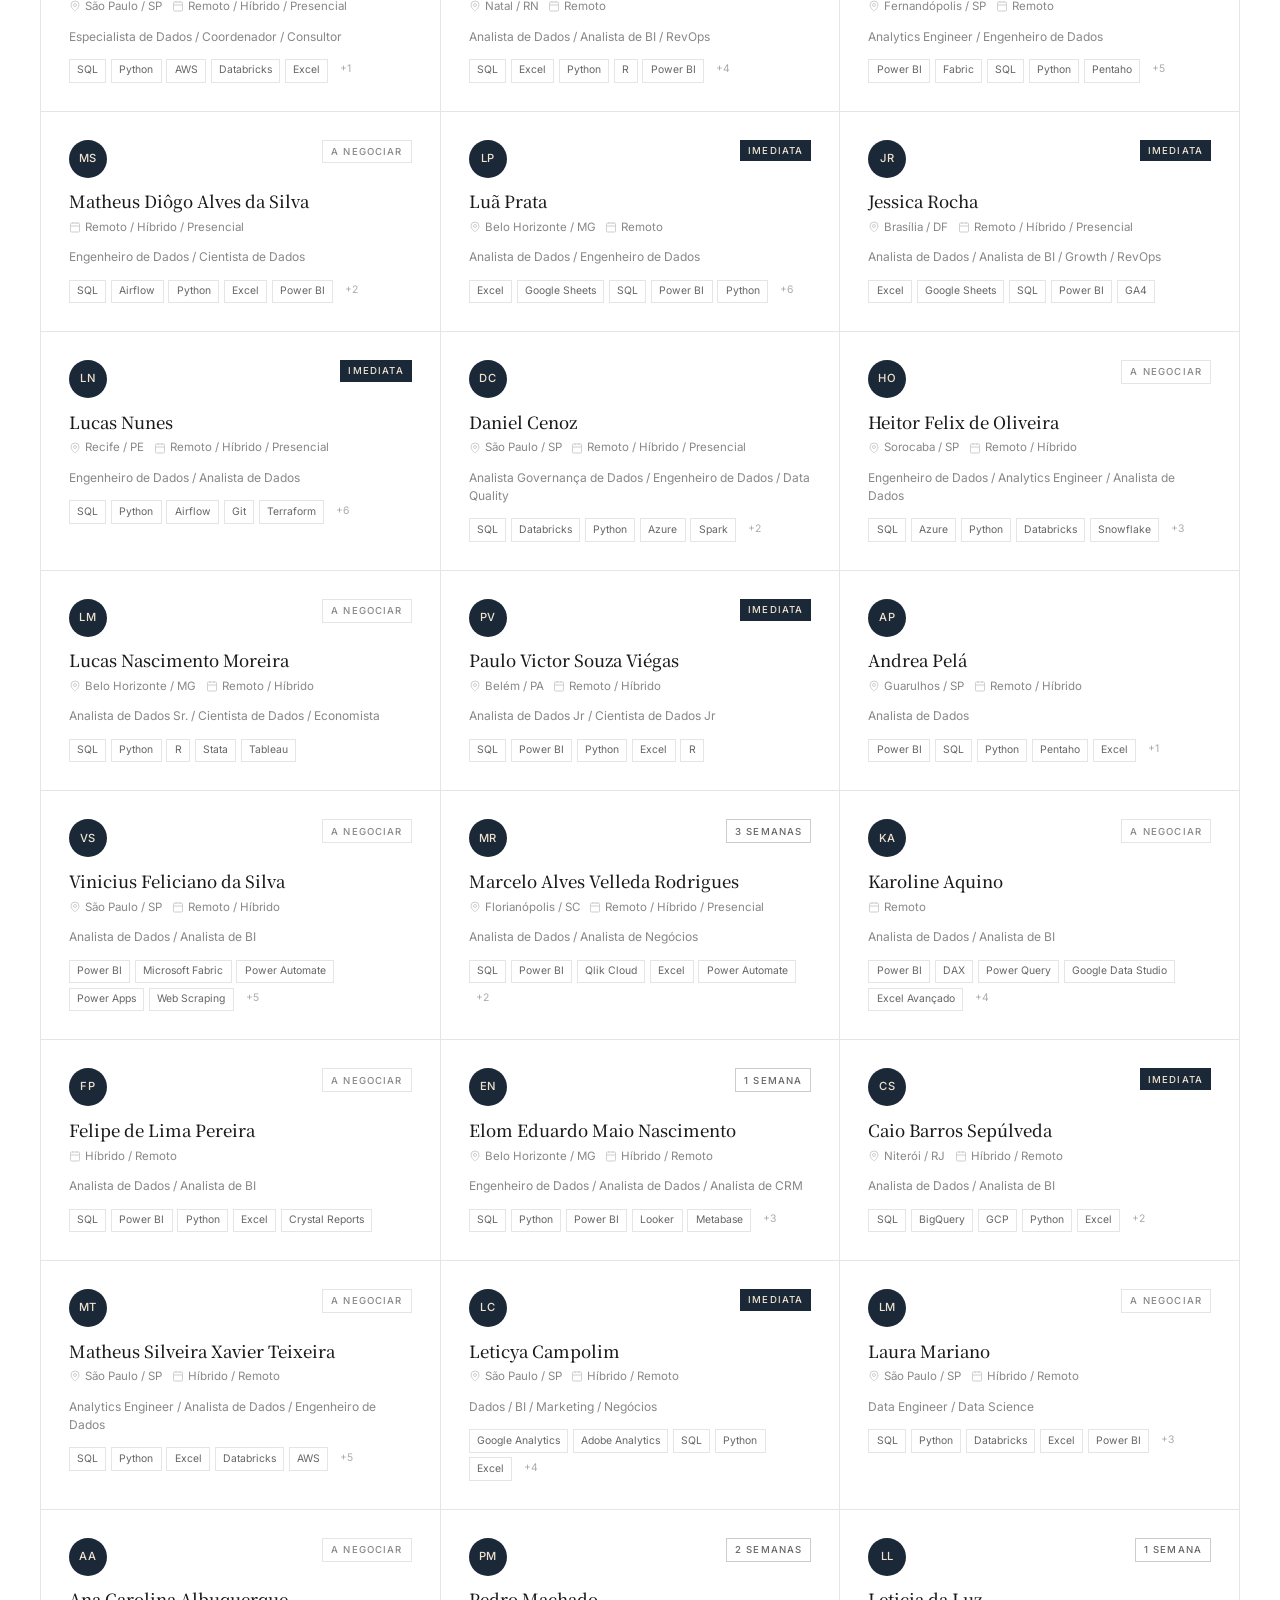
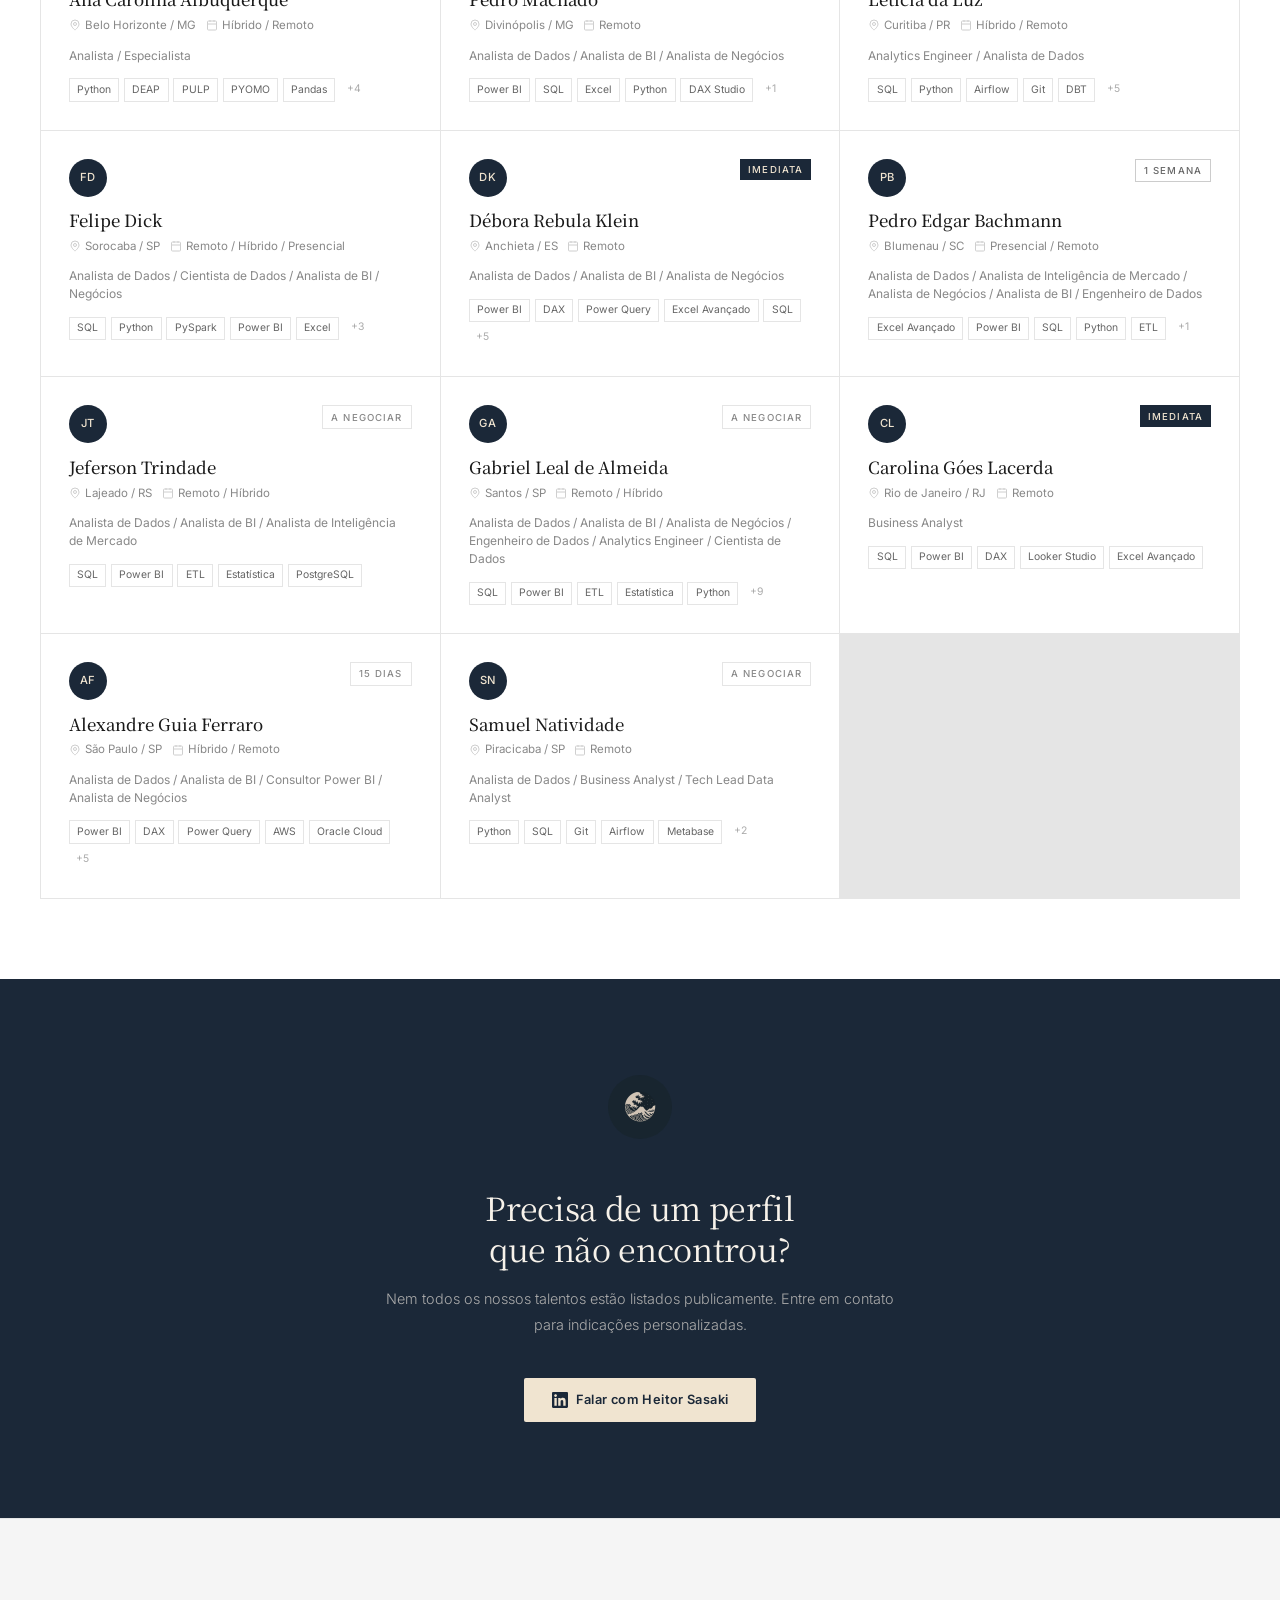
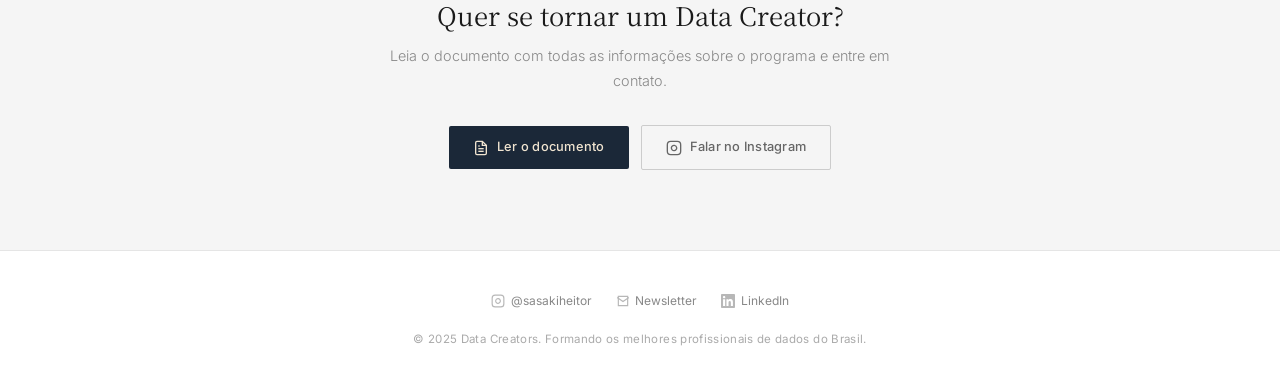
==== commit 504203f7: "Change Área filter to multi-select with checkboxes Recruiters can now select multiple areas simultan" ====
--- a/index.html
+++ b/index.html
@@ -79,14 +79,36 @@
           </svg>
           <input type="text" id="searchInput" placeholder="Buscar por nome, habilidade, cidade...">
         </div>
-        <select id="filterArea" class="filter-select">
-          <option value="">Área</option>
-          <option value="Analista">Analista de Dados</option>
-          <option value="Engenheiro">Engenheiro de Dados</option>
-          <option value="Cientista">Cientista de Dados</option>
-          <option value="Analytics">Analytics Engineer</option>
-          <option value="BI">BI / Business Intelligence</option>
-        </select>
+        <div class="multi-select" id="areaMultiSelect">
+          <button class="multi-select-btn" id="areaSelectBtn" type="button">
+            <span class="multi-select-label">Área</span>
+            <svg width="10" height="10" viewBox="0 0 24 24" fill="none" stroke="currentColor" stroke-width="2"><path d="m6 9 6 6 6-6"/></svg>
+          </button>
+          <div class="multi-select-dropdown" id="areaDropdown">
+            <div class="multi-select-options" id="areaOptions">
+              <label class="multi-select-option" data-area="Analista">
+                <input type="checkbox" value="Analista">
+                <span>Analista de Dados</span>
+              </label>
+              <label class="multi-select-option" data-area="Engenheiro">
+                <input type="checkbox" value="Engenheiro">
+                <span>Engenheiro de Dados</span>
+              </label>
+              <label class="multi-select-option" data-area="Cientista">
+                <input type="checkbox" value="Cientista">
+                <span>Cientista de Dados</span>
+              </label>
+              <label class="multi-select-option" data-area="Analytics">
+                <input type="checkbox" value="Analytics">
+                <span>Analytics Engineer</span>
+              </label>
+              <label class="multi-select-option" data-area="BI">
+                <input type="checkbox" value="BI">
+                <span>BI / Business Intelligence</span>
+              </label>
+            </div>
+          </div>
+        </div>
         <div class="multi-select" id="seniorityMultiSelect">
           <button class="multi-select-btn" id="senioritySelectBtn" type="button">
             <span class="multi-select-label">Senioridade</span>
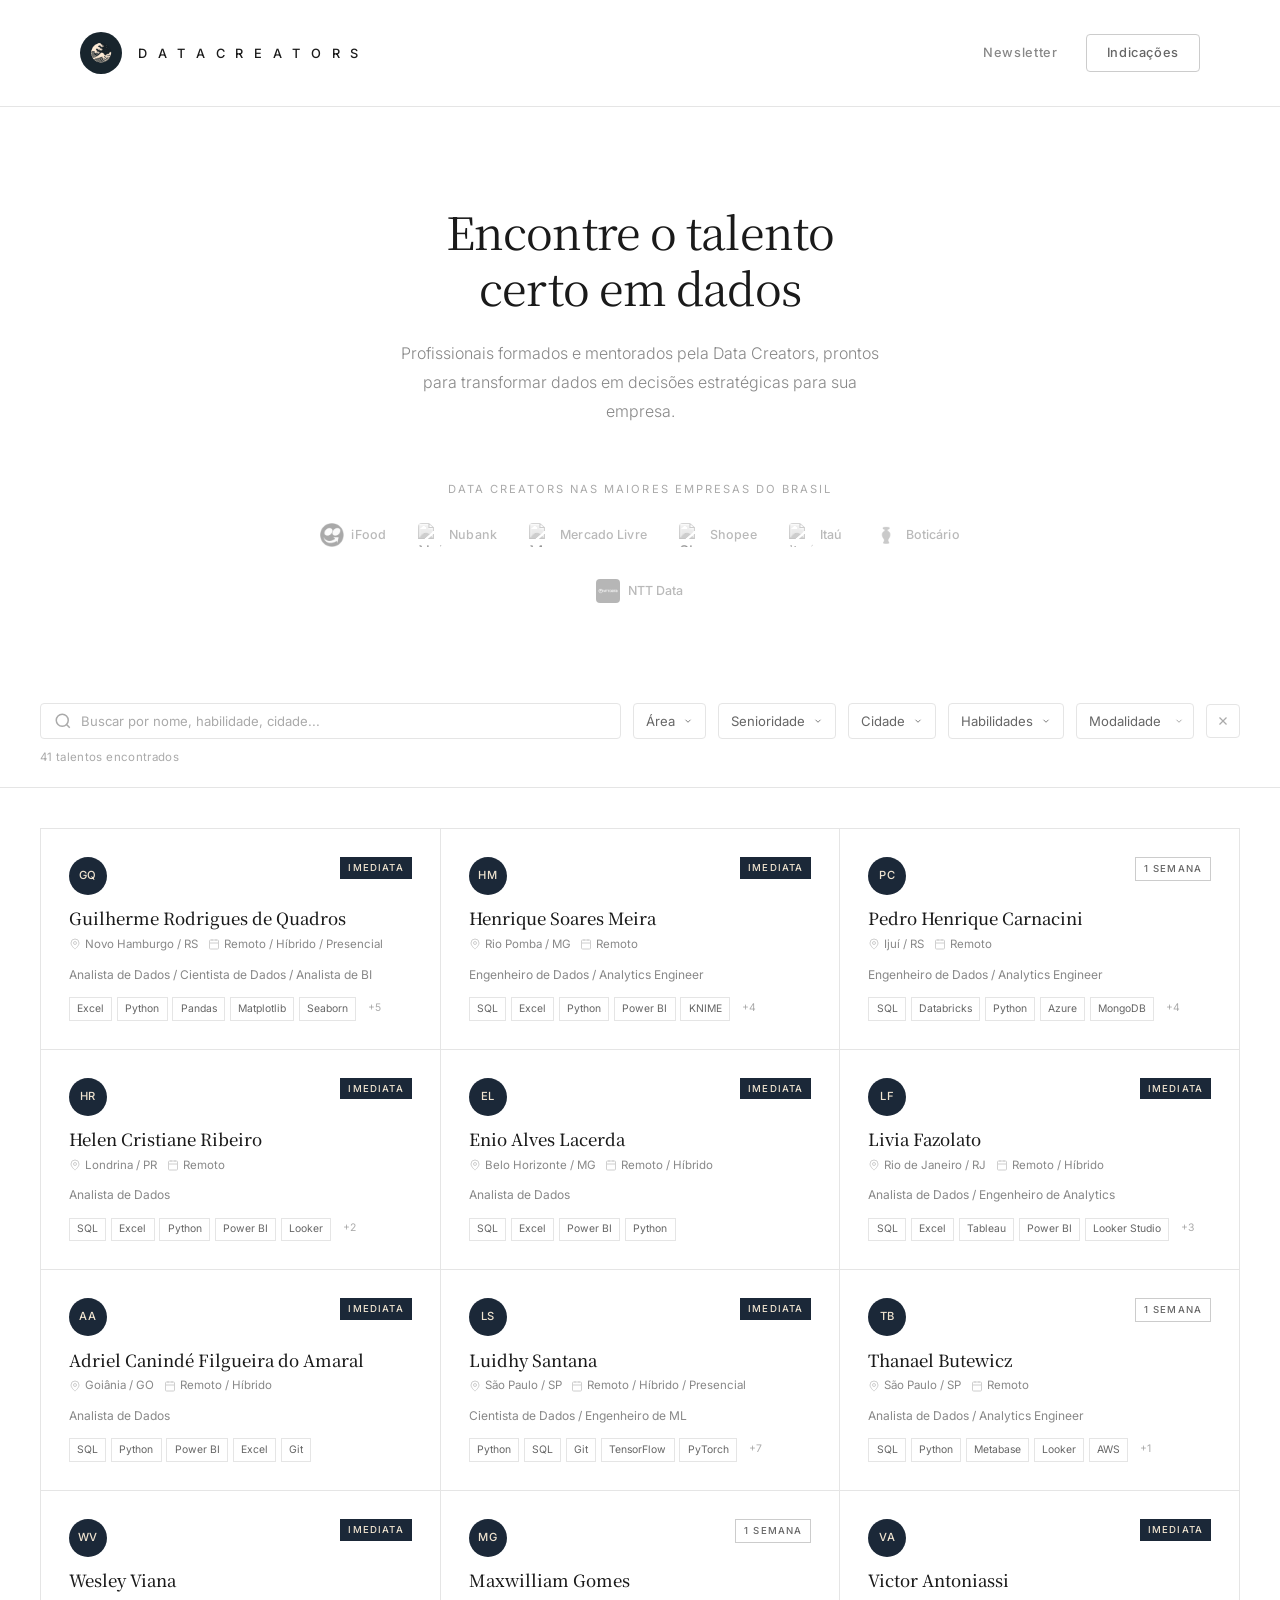
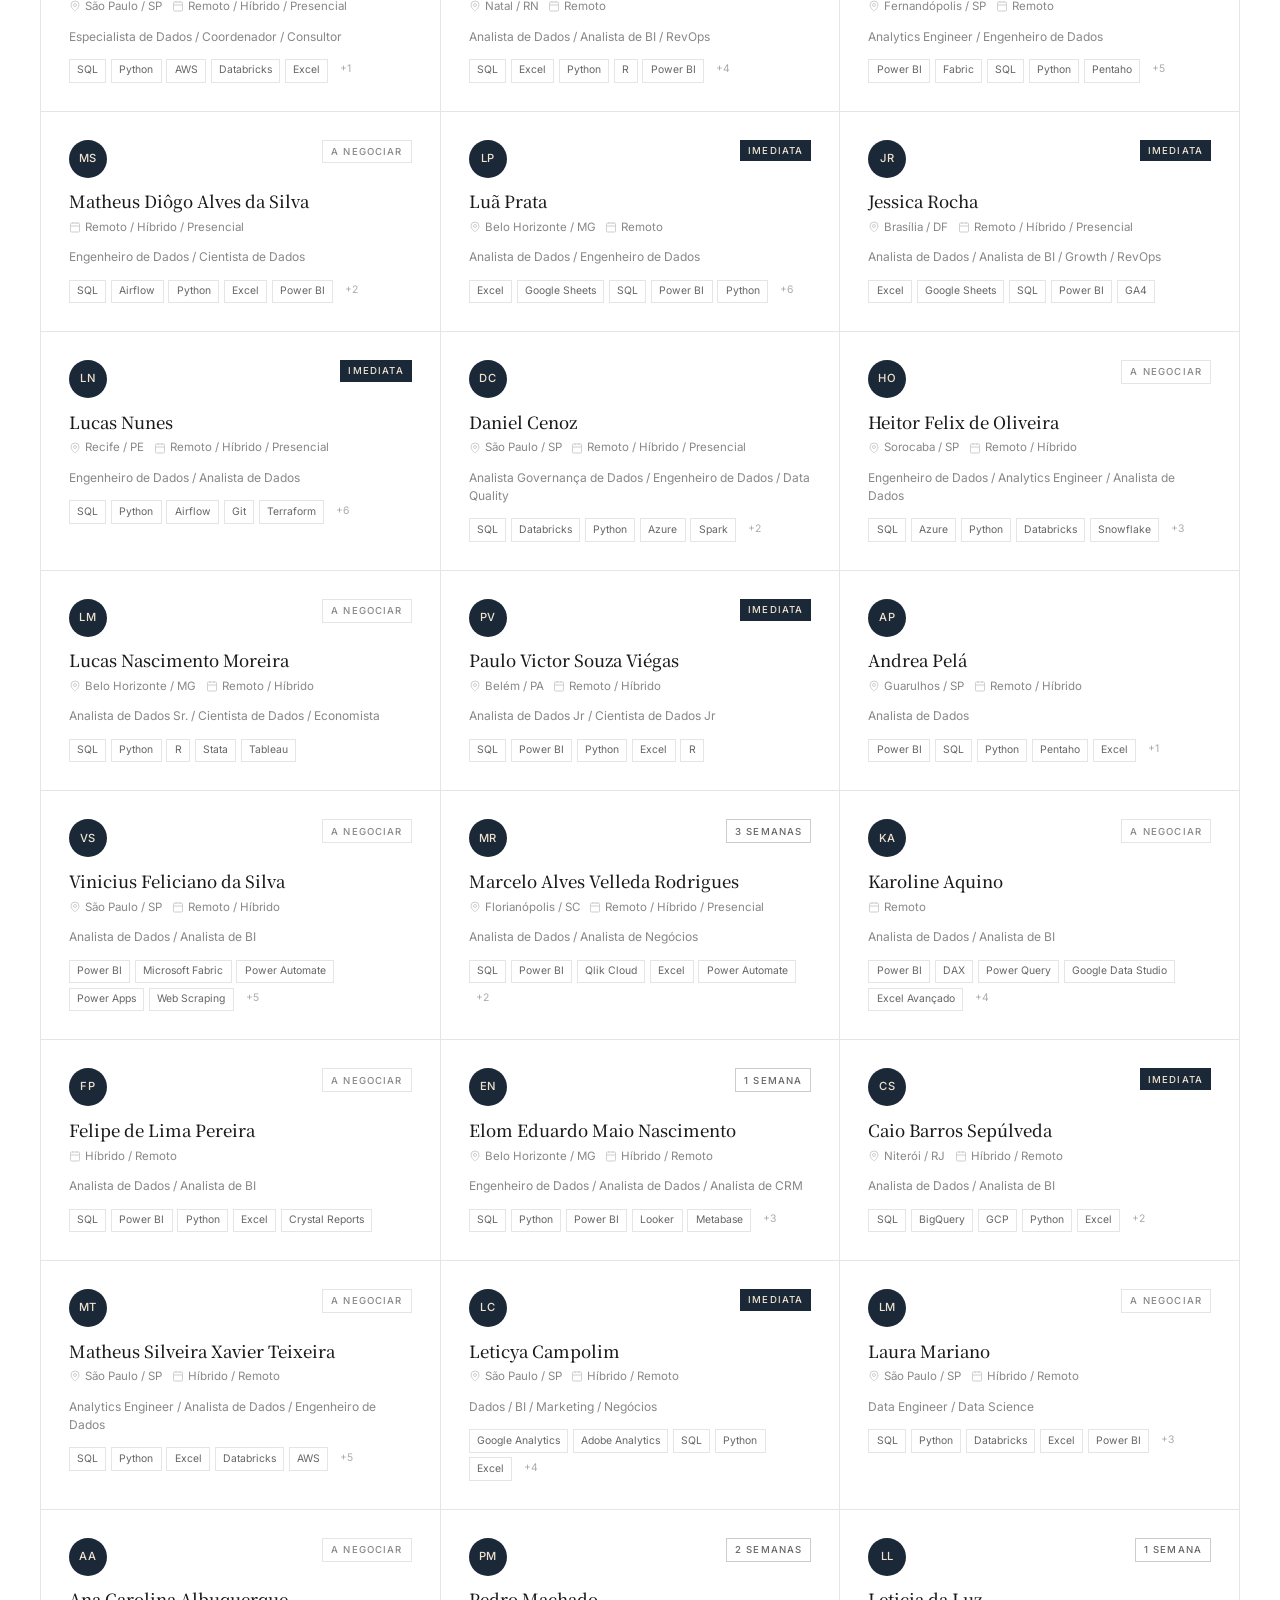
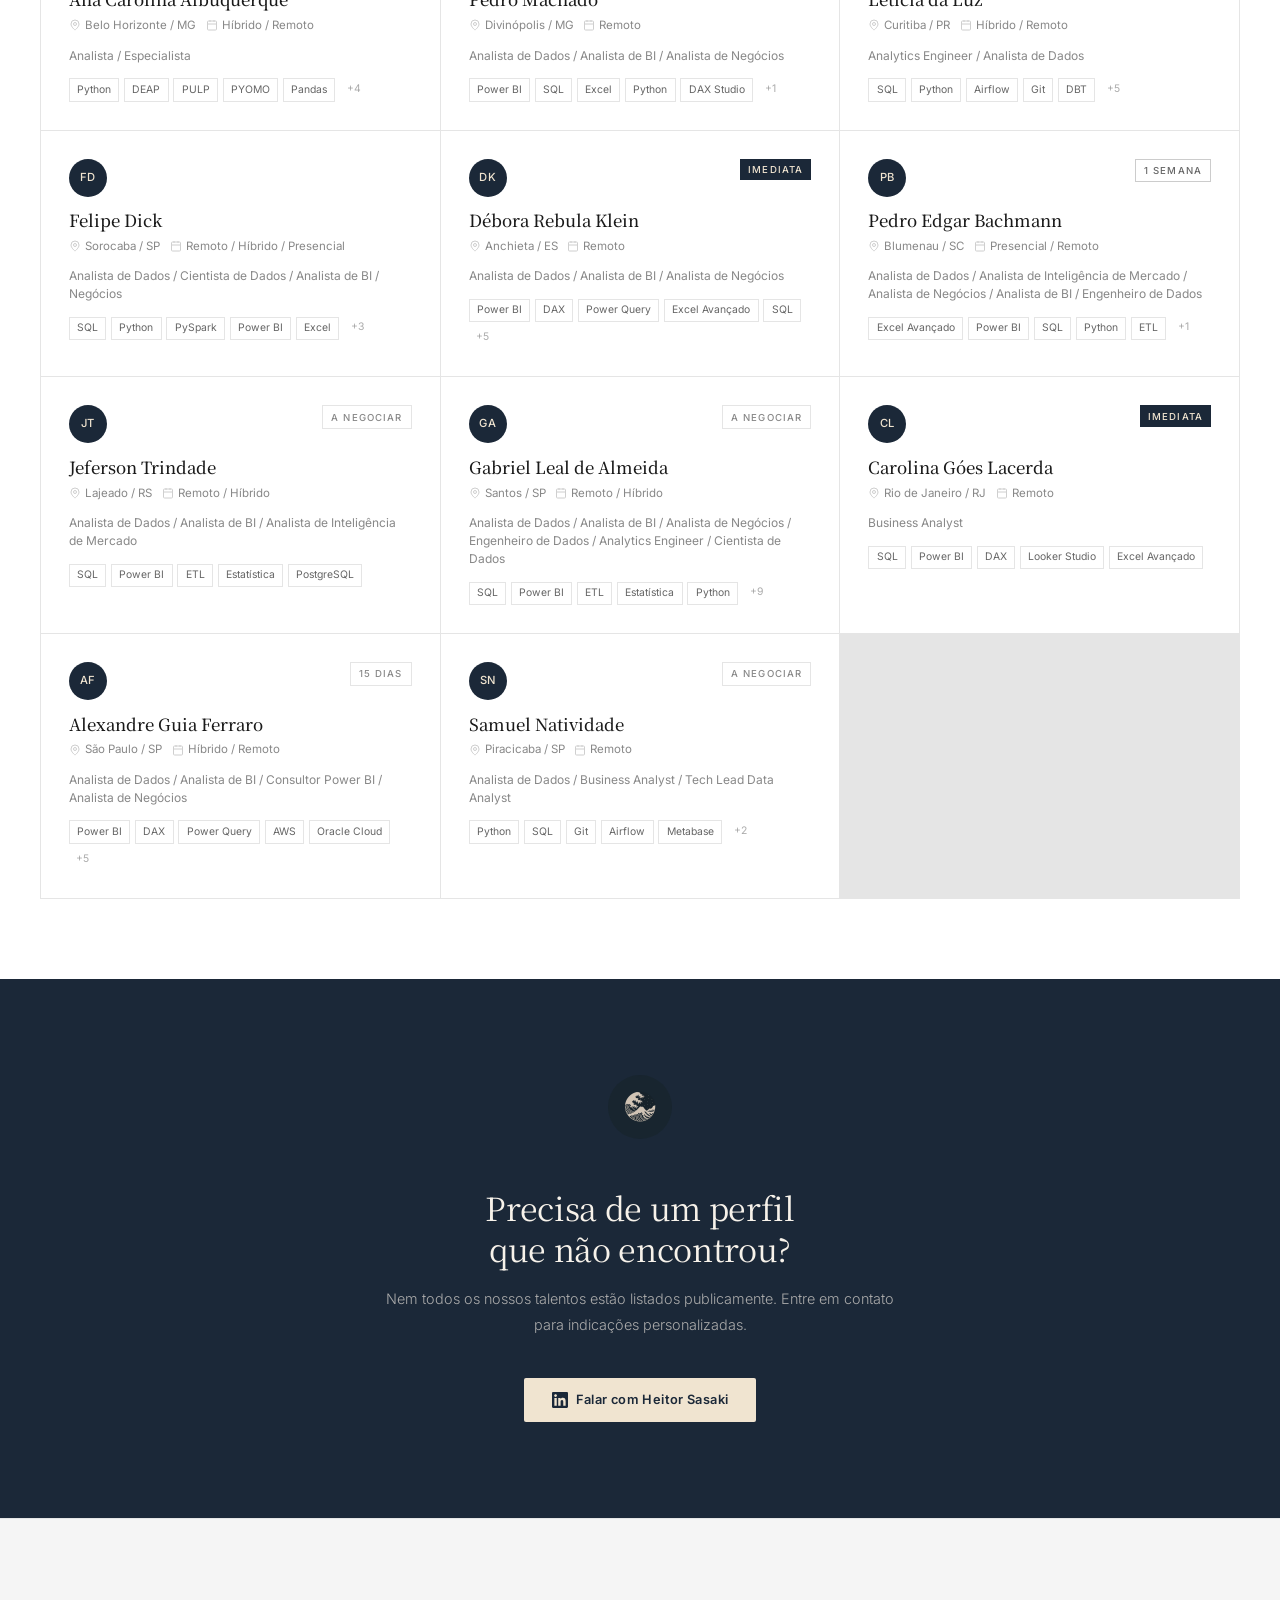
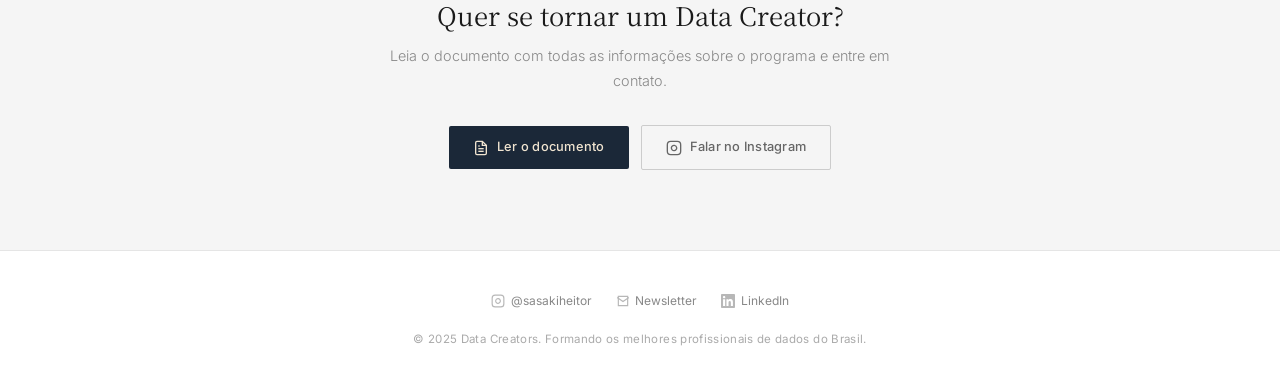
==== commit f3dd8db3: "Add city filter, senior roles, and normalize city names - Add City multi-select filter with search, " ====
--- a/index.html
+++ b/index.html
@@ -5,6 +5,27 @@
   <meta name="viewport" content="width=device-width, initial-scale=1.0">
   <title>Data Creators | Talentos em Dados</title>
   <meta name="description" content="Encontre os melhores talentos em dados formados pela Data Creators. Analistas, Engenheiros, Cientistas de Dados e mais.">
+  <meta name="keywords" content="talentos dados, analista de dados, engenheiro de dados, cientista de dados, analytics engineer, contratar dados, profissionais dados, data creators, recrutamento dados">
+  <meta name="author" content="Heitor Sasaki - Data Creators">
+  <link rel="canonical" href="https://datacreators.vercel.app/">
+
+  <!-- Open Graph (LinkedIn, Facebook, WhatsApp) -->
+  <meta property="og:type" content="website">
+  <meta property="og:title" content="Data Creators | Encontre Talentos em Dados">
+  <meta property="og:description" content="Profissionais formados e mentorados pela Data Creators. Analistas, Engenheiros e Cientistas de Dados prontos para o mercado.">
+  <meta property="og:image" content="https://datacreators.vercel.app/og-image.png">
+  <meta property="og:image:width" content="1200">
+  <meta property="og:image:height" content="630">
+  <meta property="og:url" content="https://datacreators.vercel.app/">
+  <meta property="og:site_name" content="Data Creators">
+  <meta property="og:locale" content="pt_BR">
+
+  <!-- Twitter Card -->
+  <meta name="twitter:card" content="summary_large_image">
+  <meta name="twitter:title" content="Data Creators | Encontre Talentos em Dados">
+  <meta name="twitter:description" content="Profissionais formados e mentorados pela Data Creators. Analistas, Engenheiros e Cientistas de Dados prontos para o mercado.">
+  <meta name="twitter:image" content="https://datacreators.vercel.app/og-image.png">
+
   <link rel="icon" type="image/png" href="logo.png">
   <link rel="preconnect" href="https://fonts.googleapis.com">
   <link rel="preconnect" href="https://fonts.gstatic.com" crossorigin>
@@ -106,6 +127,22 @@
                 <input type="checkbox" value="BI">
                 <span>BI / Business Intelligence</span>
               </label>
+              <label class="multi-select-option" data-area="Consultor">
+                <input type="checkbox" value="Consultor">
+                <span>Consultor</span>
+              </label>
+              <label class="multi-select-option" data-area="Coordenador">
+                <input type="checkbox" value="Coordenador">
+                <span>Coordenador / Gestor</span>
+              </label>
+              <label class="multi-select-option" data-area="Especialista">
+                <input type="checkbox" value="Especialista">
+                <span>Especialista</span>
+              </label>
+              <label class="multi-select-option" data-area="Lead">
+                <input type="checkbox" value="Lead">
+                <span>Tech Lead</span>
+              </label>
             </div>
           </div>
         </div>
@@ -128,7 +165,27 @@
                 <input type="checkbox" value="Sênior">
                 <span>Sênior</span>
               </label>
-            </div>
+              <label class="multi-select-option" data-seniority="Especialista">
+                <input type="checkbox" value="Especialista">
+                <span>Especialista</span>
+              </label>
+              <label class="multi-select-option" data-seniority="Coordenador">
+                <input type="checkbox" value="Coordenador">
+                <span>Coordenador / Gestor</span>
+              </label>
+            </div>
+          </div>
+        </div>
+        <div class="multi-select" id="cityMultiSelect">
+          <button class="multi-select-btn" id="citySelectBtn" type="button">
+            <span class="multi-select-label">Cidade</span>
+            <svg width="10" height="10" viewBox="0 0 24 24" fill="none" stroke="currentColor" stroke-width="2"><path d="m6 9 6 6 6-6"/></svg>
+          </button>
+          <div class="multi-select-dropdown" id="cityDropdown">
+            <div class="multi-select-search">
+              <input type="text" id="citySearchInput" placeholder="Buscar cidade...">
+            </div>
+            <div class="multi-select-options" id="cityOptions"></div>
           </div>
         </div>
         <div class="multi-select" id="skillMultiSelect">
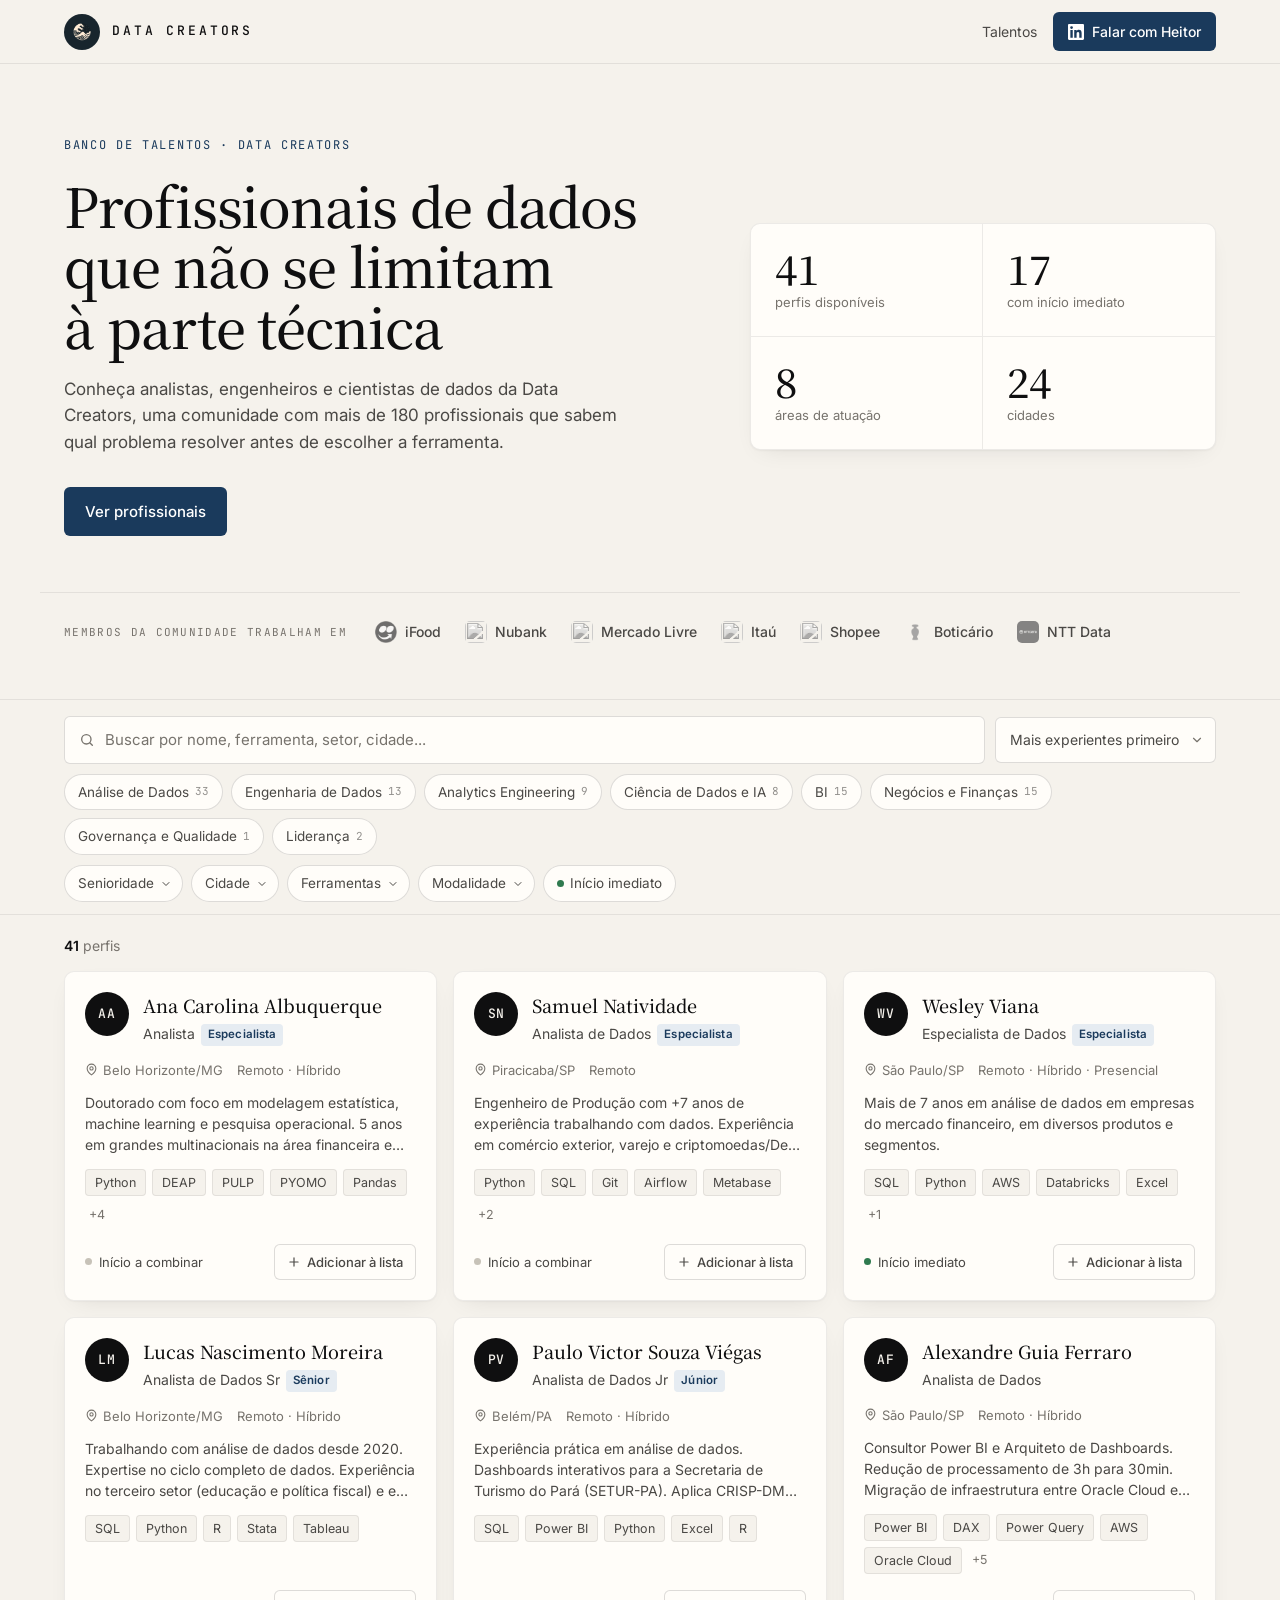
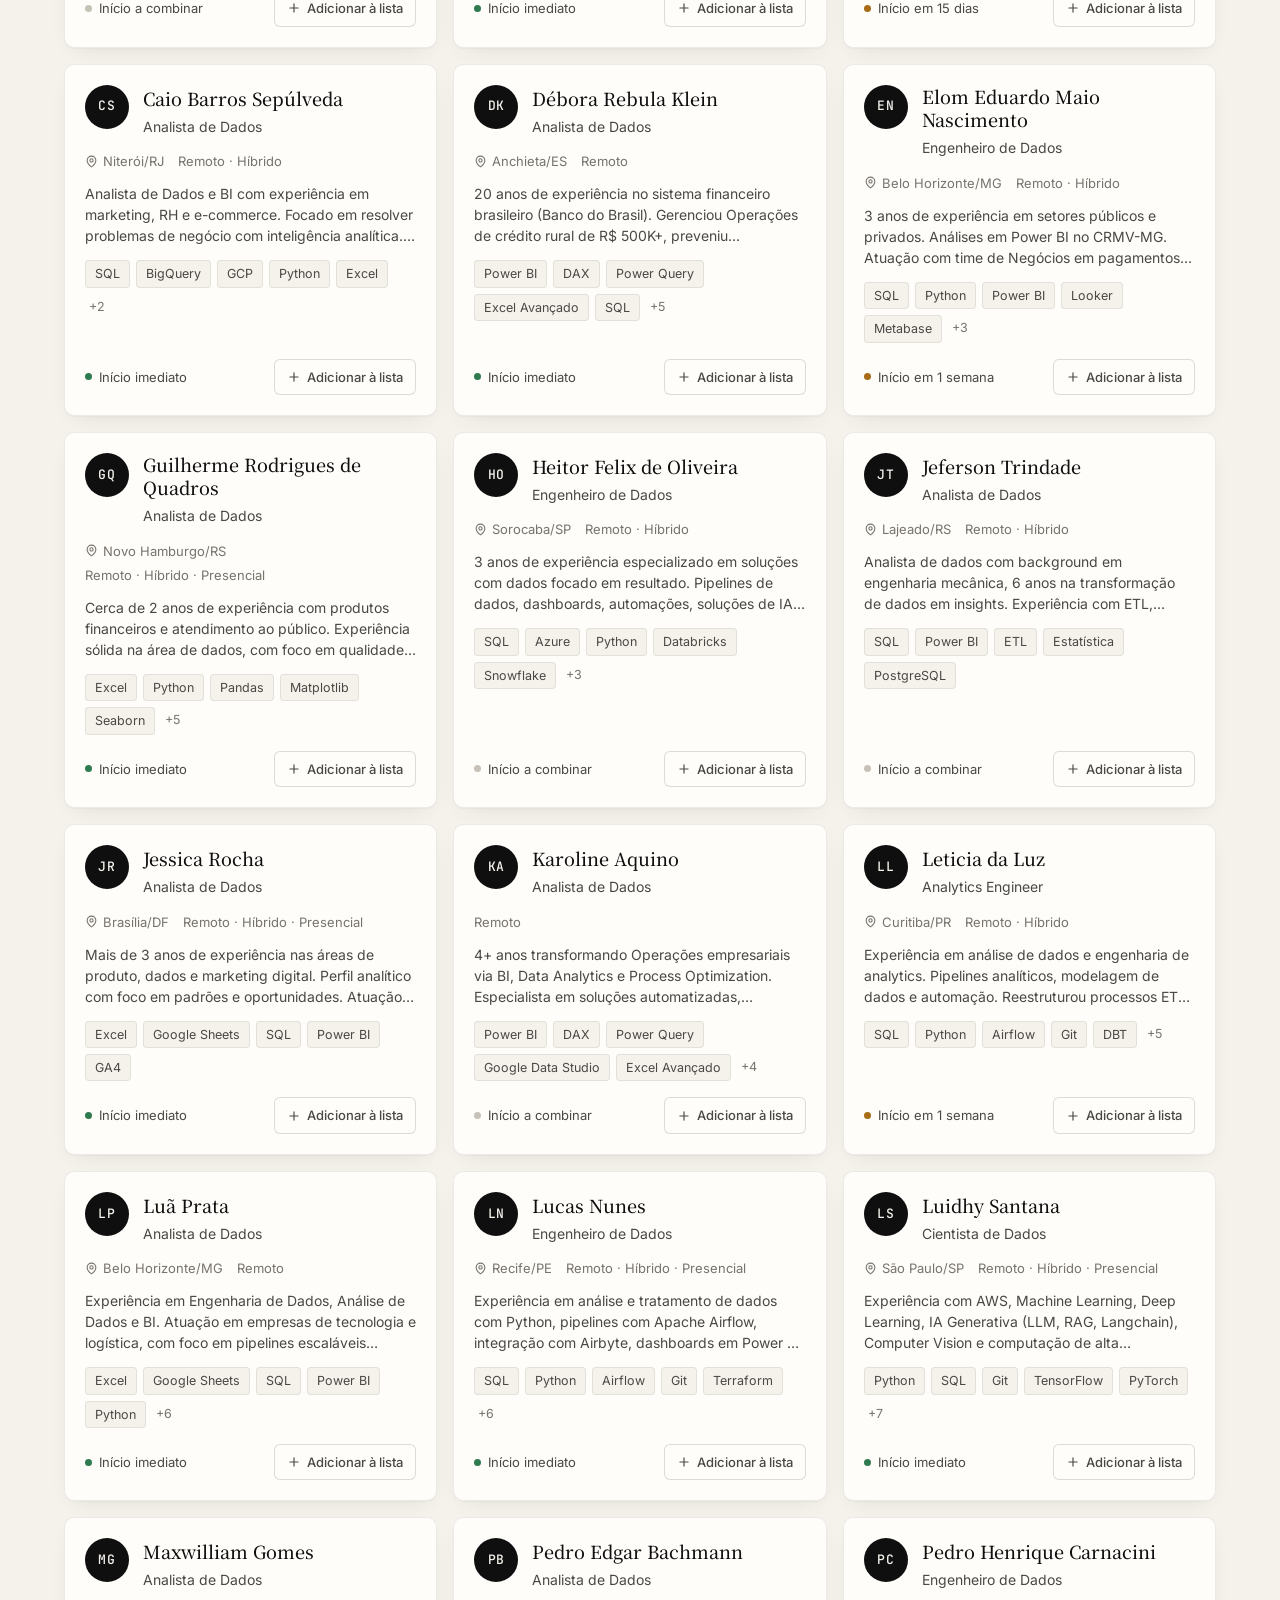
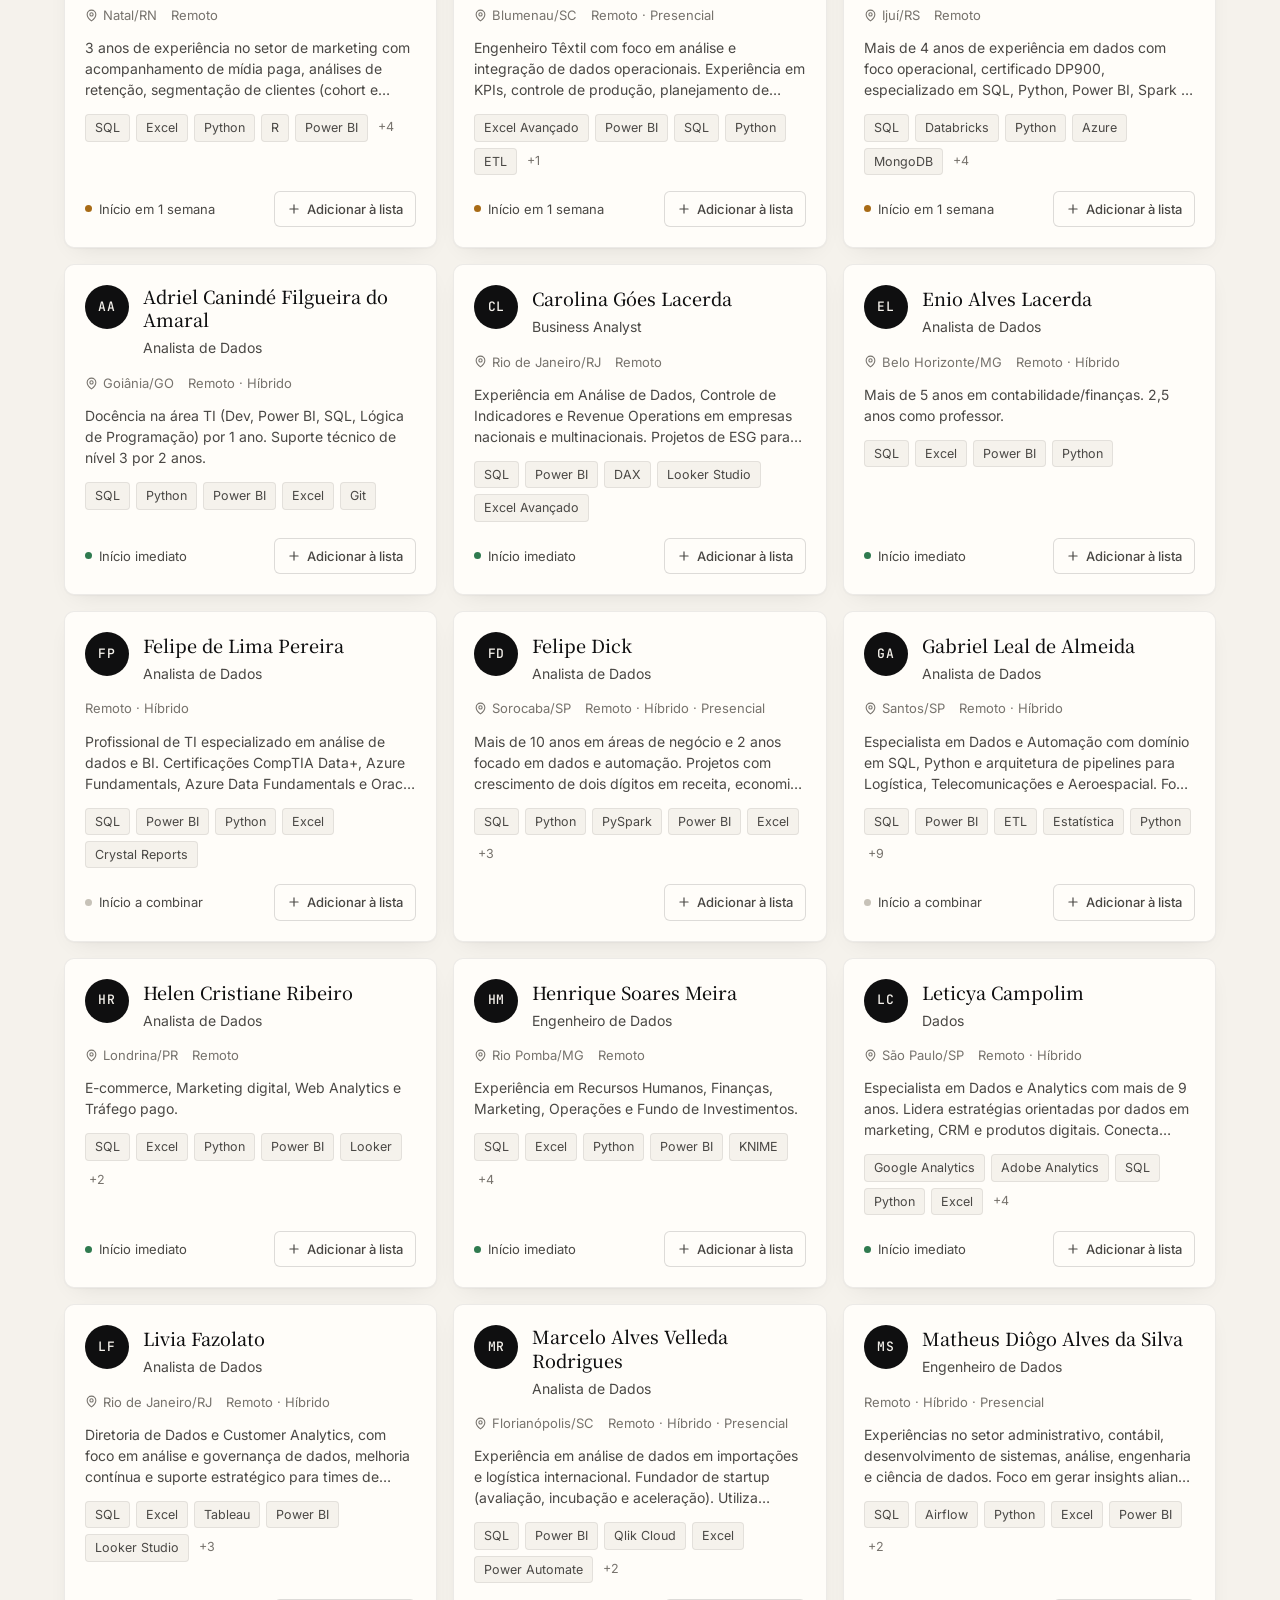
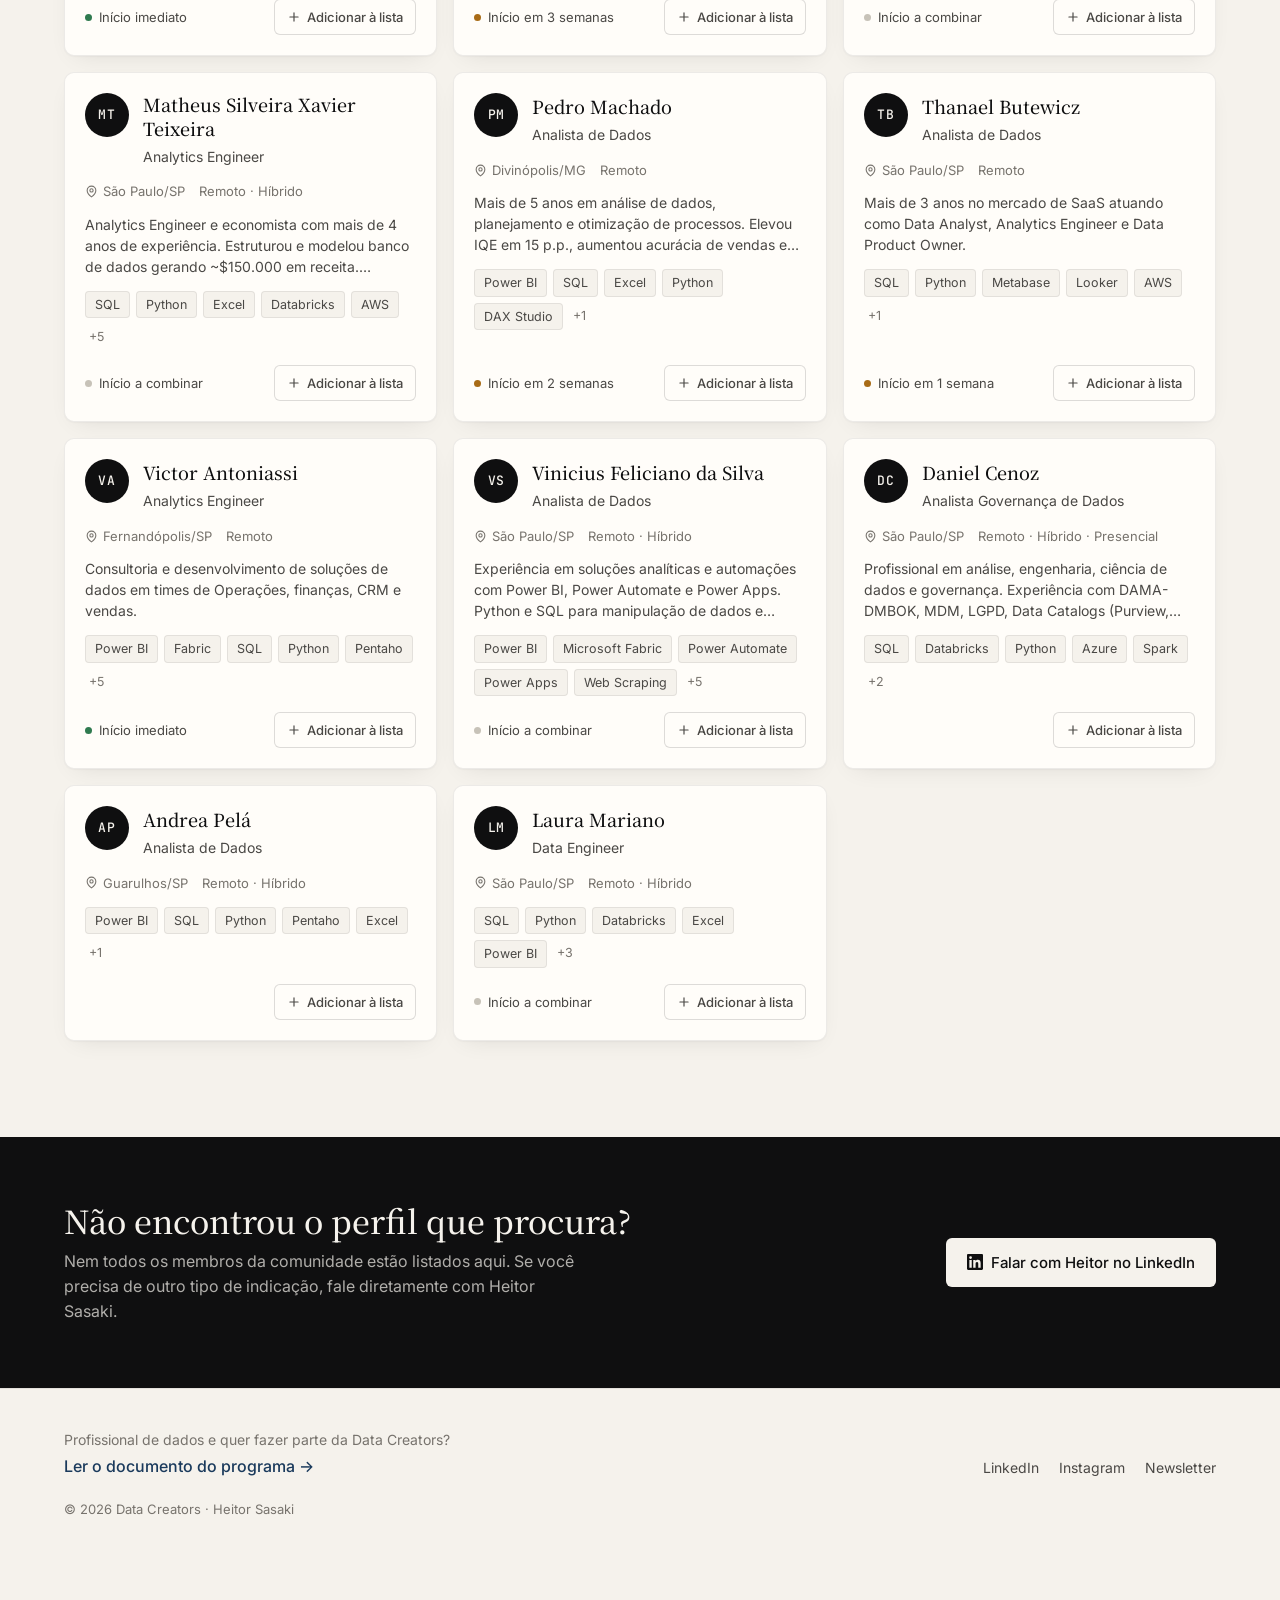
==== commit c9055f19: "Redesign talent page for recruiters and hiring managers - New hero copy and single CTA; LinkedIn con" ====
--- a/index.html
+++ b/index.html
@@ -3,291 +3,200 @@
 <head>
   <meta charset="UTF-8">
   <meta name="viewport" content="width=device-width, initial-scale=1.0">
-  <title>Data Creators | Talentos em Dados</title>
-  <meta name="description" content="Encontre os melhores talentos em dados formados pela Data Creators. Analistas, Engenheiros, Cientistas de Dados e mais.">
-  <meta name="keywords" content="talentos dados, analista de dados, engenheiro de dados, cientista de dados, analytics engineer, contratar dados, profissionais dados, data creators, recrutamento dados">
+  <title>Data Creators | Banco de Talentos em Dados</title>
+  <meta name="description" content="Analistas, engenheiros e cientistas de dados da comunidade Data Creators, profissionais que não se limitam à parte técnica.">
   <meta name="author" content="Heitor Sasaki - Data Creators">
-  <link rel="canonical" href="https://datacreators.vercel.app/">
-
-  <!-- Open Graph (LinkedIn, Facebook, WhatsApp) -->
+  <link rel="canonical" href="https://data-creators-site.vercel.app/">
+
+  <!-- Open Graph (LinkedIn, Facebook, WhatsApp previews) -->
   <meta property="og:type" content="website">
-  <meta property="og:title" content="Data Creators | Encontre Talentos em Dados">
-  <meta property="og:description" content="Profissionais formados e mentorados pela Data Creators. Analistas, Engenheiros e Cientistas de Dados prontos para o mercado.">
-  <meta property="og:image" content="https://datacreators.vercel.app/og-image.png">
+  <meta property="og:title" content="Data Creators | Banco de Talentos em Dados">
+  <meta property="og:description" content="Analistas, engenheiros e cientistas de dados da comunidade Data Creators, profissionais que não se limitam à parte técnica.">
+  <meta property="og:image" content="https://data-creators-site.vercel.app/og-image.png">
   <meta property="og:image:width" content="1200">
   <meta property="og:image:height" content="630">
-  <meta property="og:url" content="https://datacreators.vercel.app/">
+  <meta property="og:url" content="https://data-creators-site.vercel.app/">
   <meta property="og:site_name" content="Data Creators">
   <meta property="og:locale" content="pt_BR">
 
   <!-- Twitter Card -->
   <meta name="twitter:card" content="summary_large_image">
-  <meta name="twitter:title" content="Data Creators | Encontre Talentos em Dados">
-  <meta name="twitter:description" content="Profissionais formados e mentorados pela Data Creators. Analistas, Engenheiros e Cientistas de Dados prontos para o mercado.">
-  <meta name="twitter:image" content="https://datacreators.vercel.app/og-image.png">
+  <meta name="twitter:title" content="Data Creators | Banco de Talentos em Dados">
+  <meta name="twitter:description" content="Analistas, engenheiros e cientistas de dados da comunidade Data Creators, profissionais que não se limitam à parte técnica.">
+  <meta name="twitter:image" content="https://data-creators-site.vercel.app/og-image.png">
 
   <link rel="icon" type="image/png" href="logo.png">
   <link rel="preconnect" href="https://fonts.googleapis.com">
   <link rel="preconnect" href="https://fonts.gstatic.com" crossorigin>
-  <link href="https://fonts.googleapis.com/css2?family=Inter:wght@300;400;500;600&family=Noto+Serif+JP:wght@300;400;500;600&display=swap" rel="stylesheet">
+  <link href="https://fonts.googleapis.com/css2?family=Inter:wght@400;500;600&family=JetBrains+Mono:wght@400;500&family=Noto+Serif+JP:wght@400;500;600&display=swap" rel="stylesheet">
   <link rel="stylesheet" href="styles.css">
 </head>
 <body>
 
   <!-- Header -->
   <header class="header">
-    <div class="header-inner">
-      <a href="/" class="logo-area">
-        <img src="logo.png" alt="Data Creators" class="logo-img">
-        <div>
-          <span class="logo-text">D A T A C R E A T O R S</span>
-        </div>
+    <div class="container header-inner">
+      <a href="/" class="logo-area" aria-label="Data Creators, início">
+        <img src="logo.png" alt="" class="logo-img" width="36" height="36">
+        <span class="logo-text">DATA CREATORS</span>
       </a>
-      <nav class="header-nav">
-        <a href="https://heitorsasaki.substack.com" target="_blank" rel="noopener" class="btn-newsletter">Newsletter</a>
-        <a href="#contato" class="btn-contact">Indicações</a>
+      <nav class="header-nav" aria-label="Principal">
+        <a href="#talentos" class="nav-link">Talentos</a>
+        <a href="https://www.linkedin.com/in/heitorsasaki/" class="btn btn-primary btn-sm" target="_blank" rel="noopener">
+          <svg class="icon" aria-hidden="true"><use href="#i-in"/></svg>
+          Falar com Heitor
+        </a>
       </nav>
     </div>
   </header>
 
-  <!-- Hero -->
-  <section class="hero">
-    <div class="hero-inner">
-      <h2 class="hero-title">Encontre o talento<br>certo em dados</h2>
-      <p class="hero-desc">Profissionais formados e mentorados pela Data Creators, prontos para transformar dados em decisões estratégicas para sua empresa.</p>
-      <p class="hero-companies-label">Data Creators nas maiores empresas do Brasil</p>
-      <div class="hero-companies">
-        <div class="company-item">
-          <img src="logos/ifood.png" alt="iFood" class="company-logo">
-          <span class="company-name">iFood</span>
-        </div>
-        <div class="company-item">
-          <img src="logos/nubank.png" alt="Nubank" class="company-logo">
-          <span class="company-name">Nubank</span>
-        </div>
-        <div class="company-item">
-          <img src="logos/mercadolivre.png" alt="Mercado Livre" class="company-logo">
-          <span class="company-name">Mercado Livre</span>
-        </div>
-        <div class="company-item">
-          <img src="logos/shopee.png" alt="Shopee" class="company-logo">
-          <span class="company-name">Shopee</span>
-        </div>
-        <div class="company-item">
-          <img src="logos/itau.png" alt="Itaú" class="company-logo">
-          <span class="company-name">Itaú</span>
-        </div>
-        <div class="company-item">
-          <img src="logos/boticario.png" alt="Boticário" class="company-logo">
-          <span class="company-name">Boticário</span>
-        </div>
-        <div class="company-item">
-          <img src="logos/nttdata.png" alt="NTT Data" class="company-logo">
-          <span class="company-name">NTT Data</span>
-        </div>
-      </div>
-    </div>
-  </section>
-
-  <!-- Filters -->
-  <section class="filters-section" id="talentos">
-    <div class="filters-inner">
-      <div class="filters-row">
-        <div class="search-box">
-          <svg class="search-icon" width="18" height="18" viewBox="0 0 24 24" fill="none" stroke="currentColor" stroke-width="2">
-            <circle cx="11" cy="11" r="8"></circle>
-            <path d="m21 21-4.3-4.3"></path>
-          </svg>
-          <input type="text" id="searchInput" placeholder="Buscar por nome, habilidade, cidade...">
-        </div>
-        <div class="multi-select" id="areaMultiSelect">
-          <button class="multi-select-btn" id="areaSelectBtn" type="button">
-            <span class="multi-select-label">Área</span>
-            <svg width="10" height="10" viewBox="0 0 24 24" fill="none" stroke="currentColor" stroke-width="2"><path d="m6 9 6 6 6-6"/></svg>
-          </button>
-          <div class="multi-select-dropdown" id="areaDropdown">
-            <div class="multi-select-options" id="areaOptions">
-              <label class="multi-select-option" data-area="Analista">
-                <input type="checkbox" value="Analista">
-                <span>Analista de Dados</span>
-              </label>
-              <label class="multi-select-option" data-area="Engenheiro">
-                <input type="checkbox" value="Engenheiro">
-                <span>Engenheiro de Dados</span>
-              </label>
-              <label class="multi-select-option" data-area="Cientista">
-                <input type="checkbox" value="Cientista">
-                <span>Cientista de Dados</span>
-              </label>
-              <label class="multi-select-option" data-area="Analytics">
-                <input type="checkbox" value="Analytics">
-                <span>Analytics Engineer</span>
-              </label>
-              <label class="multi-select-option" data-area="BI">
-                <input type="checkbox" value="BI">
-                <span>BI / Business Intelligence</span>
-              </label>
-              <label class="multi-select-option" data-area="Consultor">
-                <input type="checkbox" value="Consultor">
-                <span>Consultor</span>
-              </label>
-              <label class="multi-select-option" data-area="Coordenador">
-                <input type="checkbox" value="Coordenador">
-                <span>Coordenador / Gestor</span>
-              </label>
-              <label class="multi-select-option" data-area="Especialista">
-                <input type="checkbox" value="Especialista">
-                <span>Especialista</span>
-              </label>
-              <label class="multi-select-option" data-area="Lead">
-                <input type="checkbox" value="Lead">
-                <span>Tech Lead</span>
-              </label>
-            </div>
+  <main>
+    <!-- Hero -->
+    <section class="hero">
+      <div class="container hero-grid">
+        <div class="hero-copy">
+          <p class="kicker">Banco de talentos · Data Creators</p>
+          <h1 class="hero-title">Profissionais de dados que não se limitam à parte técnica</h1>
+          <p class="hero-desc">Conheça analistas, engenheiros e cientistas de dados da Data Creators, uma comunidade com mais de 180 profissionais que sabem qual problema resolver antes de escolher a ferramenta.</p>
+          <div class="hero-actions">
+            <a href="#talentos" class="btn btn-primary">Ver profissionais</a>
           </div>
         </div>
-        <div class="multi-select" id="seniorityMultiSelect">
-          <button class="multi-select-btn" id="senioritySelectBtn" type="button">
-            <span class="multi-select-label">Senioridade</span>
-            <svg width="10" height="10" viewBox="0 0 24 24" fill="none" stroke="currentColor" stroke-width="2"><path d="m6 9 6 6 6-6"/></svg>
-          </button>
-          <div class="multi-select-dropdown" id="seniorityDropdown">
-            <div class="multi-select-options" id="seniorityOptions">
-              <label class="multi-select-option" data-seniority="Júnior">
-                <input type="checkbox" value="Júnior">
-                <span>Júnior</span>
-              </label>
-              <label class="multi-select-option" data-seniority="Pleno">
-                <input type="checkbox" value="Pleno">
-                <span>Pleno</span>
-              </label>
-              <label class="multi-select-option" data-seniority="Sênior">
-                <input type="checkbox" value="Sênior">
-                <span>Sênior</span>
-              </label>
-              <label class="multi-select-option" data-seniority="Especialista">
-                <input type="checkbox" value="Especialista">
-                <span>Especialista</span>
-              </label>
-              <label class="multi-select-option" data-seniority="Coordenador">
-                <input type="checkbox" value="Coordenador">
-                <span>Coordenador / Gestor</span>
-              </label>
-            </div>
+        <dl class="hero-stats" id="heroStats">
+          <div class="stat"><dd data-stat="total">·</dd><dt>perfis disponíveis</dt></div>
+          <div class="stat"><dd data-stat="imediata">·</dd><dt>com início imediato</dt></div>
+          <div class="stat"><dd data-stat="areas">·</dd><dt>áreas de atuação</dt></div>
+          <div class="stat"><dd data-stat="cidades">·</dd><dt>cidades</dt></div>
+        </dl>
+      </div>
+      <div class="container companies">
+        <p class="companies-label">Membros da comunidade trabalham em</p>
+        <ul class="companies-list">
+          <li><img src="logos/ifood.png" alt="" width="22" height="22"><span>iFood</span></li>
+          <li><img src="logos/nubank.png" alt="" width="22" height="22"><span>Nubank</span></li>
+          <li><img src="logos/mercadolivre.png" alt="" width="22" height="22"><span>Mercado Livre</span></li>
+          <li><img src="logos/itau.png" alt="" width="22" height="22"><span>Itaú</span></li>
+          <li><img src="logos/shopee.png" alt="" width="22" height="22"><span>Shopee</span></li>
+          <li><img src="logos/boticario.png" alt="" width="22" height="22"><span>Boticário</span></li>
+          <li><img src="logos/nttdata.png" alt="" width="22" height="22"><span>NTT Data</span></li>
+        </ul>
+      </div>
+    </section>
+
+
+    <!-- Directory -->
+    <section class="directory" id="talentos">
+      <div class="filters" id="filters">
+        <div class="container">
+          <div class="filters-top">
+            <label class="search-box">
+              <svg class="icon" aria-hidden="true"><use href="#i-search"/></svg>
+              <span class="sr-only">Buscar</span>
+              <input type="search" id="searchInput" placeholder="Buscar por nome, ferramenta, setor, cidade..." autocomplete="off">
+            </label>
+            <label class="sort-box">
+              <span class="sr-only">Ordenar</span>
+              <select id="sortSelect">
+                <option value="relevancia">Mais experientes primeiro</option>
+                <option value="inicio">Início mais rápido</option>
+                <option value="nome">Nome A-Z</option>
+              </select>
+              <svg class="icon" aria-hidden="true"><use href="#i-chev"/></svg>
+            </label>
+          </div>
+          <div class="chips-row" id="areaChips" role="group" aria-label="Área"></div>
+          <div class="filters-row">
+            <div class="ms" data-ms="seniority"></div>
+            <div class="ms" data-ms="city"></div>
+            <div class="ms" data-ms="skill"></div>
+            <div class="ms" data-ms="mode"></div>
+            <button type="button" class="chip chip-toggle" id="immediateToggle" aria-pressed="false">
+              <span class="dot dot-green"></span> Início imediato
+            </button>
+            <button type="button" class="btn-link" id="clearFilters" hidden>Limpar filtros</button>
           </div>
         </div>
-        <div class="multi-select" id="cityMultiSelect">
-          <button class="multi-select-btn" id="citySelectBtn" type="button">
-            <span class="multi-select-label">Cidade</span>
-            <svg width="10" height="10" viewBox="0 0 24 24" fill="none" stroke="currentColor" stroke-width="2"><path d="m6 9 6 6 6-6"/></svg>
-          </button>
-          <div class="multi-select-dropdown" id="cityDropdown">
-            <div class="multi-select-search">
-              <input type="text" id="citySearchInput" placeholder="Buscar cidade...">
-            </div>
-            <div class="multi-select-options" id="cityOptions"></div>
-          </div>
+      </div>
+
+      <div class="container">
+        <p class="results-count"><strong id="resultsCount">0</strong> <span id="resultsLabel">perfis</span></p>
+        <div class="cards-grid" id="cardsGrid"></div>
+      </div>
+    </section>
+
+    <!-- CTA -->
+    <section class="cta" id="contato">
+      <div class="container cta-inner">
+        <div>
+          <h2 class="cta-title">Não encontrou o perfil que procura?</h2>
+          <p class="cta-desc">Nem todos os membros da comunidade estão listados aqui. Se você precisa de outro tipo de indicação, fale diretamente com Heitor Sasaki.</p>
         </div>
-        <div class="multi-select" id="skillMultiSelect">
-          <button class="multi-select-btn" id="skillSelectBtn" type="button">
-            <span class="multi-select-label">Habilidades</span>
-            <svg width="10" height="10" viewBox="0 0 24 24" fill="none" stroke="currentColor" stroke-width="2"><path d="m6 9 6 6 6-6"/></svg>
-          </button>
-          <div class="multi-select-dropdown" id="skillDropdown">
-            <div class="multi-select-search">
-              <input type="text" id="skillSearchInput" placeholder="Buscar habilidade...">
-            </div>
-            <div class="multi-select-options" id="skillOptions"></div>
-          </div>
-        </div>
-        <div class="selected-skills" id="selectedSkillsTags"></div>
-        <select id="filterMode" class="filter-select">
-          <option value="">Modalidade</option>
-          <option value="Remoto">Remoto</option>
-          <option value="Híbrido">Híbrido</option>
-          <option value="Presencial">Presencial</option>
-        </select>
-        <button class="btn-clear" id="clearFilters">
-          <svg width="14" height="14" viewBox="0 0 24 24" fill="none" stroke="currentColor" stroke-width="2"><path d="M18 6 6 18"/><path d="m6 6 12 12"/></svg>
-        </button>
-      </div>
-      <div class="results-count">
-        <span id="resultsCount">0</span> talentos encontrados
-      </div>
-    </div>
-  </section>
-
-  <!-- Cards Grid -->
-  <section class="cards-section">
-    <div class="cards-grid" id="cardsGrid"></div>
-  </section>
-
-  <!-- Modal -->
-  <div class="modal-overlay" id="modalOverlay">
-    <div class="modal" id="modal">
-      <button class="modal-close" id="modalClose">
-        <svg width="24" height="24" viewBox="0 0 24 24" fill="none" stroke="currentColor" stroke-width="2">
-          <path d="M18 6 6 18"></path>
-          <path d="m6 6 12 12"></path>
-        </svg>
-      </button>
-      <div class="modal-content" id="modalContent"></div>
-    </div>
-  </div>
-
-  <!-- CTA / Contact -->
-  <section class="cta-section" id="contato">
-    <div class="cta-inner">
-      <img src="logo.png" alt="Data Creators" class="cta-logo">
-      <h2 class="cta-title">Precisa de um perfil<br>que não encontrou?</h2>
-      <p class="cta-desc">Nem todos os nossos talentos estão listados publicamente. Entre em contato para indicações personalizadas.</p>
-      <a href="https://www.linkedin.com/in/heitorsasaki/" target="_blank" rel="noopener" class="btn-cta">
-        <svg width="18" height="18" viewBox="0 0 24 24" fill="currentColor">
-          <path d="M20.447 20.452h-3.554v-5.569c0-1.328-.027-3.037-1.852-3.037-1.853 0-2.136 1.445-2.136 2.939v5.667H9.351V9h3.414v1.561h.046c.477-.9 1.637-1.85 3.37-1.85 3.601 0 4.267 2.37 4.267 5.455v6.286zM5.337 7.433c-1.144 0-2.063-.926-2.063-2.065 0-1.138.92-2.063 2.063-2.063 1.14 0 2.064.925 2.064 2.063 0 1.139-.925 2.065-2.064 2.065zm1.782 13.019H3.555V9h3.564v11.452zM22.225 0H1.771C.792 0 0 .774 0 1.729v20.542C0 23.227.792 24 1.771 24h20.451C23.2 24 24 23.227 24 22.271V1.729C24 .774 23.2 0 22.222 0h.003z"/>
-        </svg>
-        Falar com Heitor Sasaki
-      </a>
-    </div>
-  </section>
-
-  <!-- Join Section -->
-  <section class="join-section">
-    <div class="join-inner">
-      <h2 class="join-title">Quer se tornar um Data Creator?</h2>
-      <p class="join-desc">Leia o documento com todas as informações sobre o programa e entre em contato.</p>
-      <div class="join-actions">
-        <a href="https://docs.google.com/document/d/1w3xFRuhe2FXNu6-ywmR1xKovFarcpYksNpAmgTcHe-s/edit?usp=sharing" target="_blank" rel="noopener" class="btn-join-primary">
-          <svg width="16" height="16" viewBox="0 0 24 24" fill="none" stroke="currentColor" stroke-width="2"><path d="M14 2H6a2 2 0 0 0-2 2v16a2 2 0 0 0 2 2h12a2 2 0 0 0 2-2V8Z"/><polyline points="14 2 14 8 20 8"/><line x1="16" x2="8" y1="13" y2="13"/><line x1="16" x2="8" y1="17" y2="17"/><polyline points="10 9 9 9 8 9"/></svg>
-          Ler o documento
+        <a href="https://www.linkedin.com/in/heitorsasaki/" class="btn btn-light" target="_blank" rel="noopener">
+          <svg class="icon" aria-hidden="true"><use href="#i-in"/></svg>
+          Falar com Heitor no LinkedIn
         </a>
-        <a href="https://www.instagram.com/sasakiheitor" target="_blank" rel="noopener" class="btn-join-secondary">
-          <svg width="16" height="16" viewBox="0 0 24 24" fill="none" stroke="currentColor" stroke-width="2"><rect width="20" height="20" x="2" y="2" rx="5" ry="5"/><path d="M16 11.37A4 4 0 1 1 12.63 8 4 4 0 0 1 16 11.37z"/><line x1="17.5" x2="17.51" y1="6.5" y2="6.5"/></svg>
-          Falar no Instagram
-        </a>
-      </div>
-    </div>
-  </section>
+      </div>
+    </section>
+  </main>
 
   <!-- Footer -->
   <footer class="footer">
-    <div class="footer-inner">
+    <div class="container footer-inner">
+      <div class="footer-join">
+        <p class="footer-join-title">Profissional de dados e quer fazer parte da Data Creators?</p>
+        <a href="https://docs.google.com/document/d/1w3xFRuhe2FXNu6-ywmR1xKovFarcpYksNpAmgTcHe-s/edit?usp=sharing" target="_blank" rel="noopener" class="footer-link-strong">Ler o documento do programa →</a>
+      </div>
       <div class="footer-links">
-        <a href="https://www.instagram.com/sasakiheitor" target="_blank" rel="noopener" class="footer-link">
-          <svg width="14" height="14" viewBox="0 0 24 24" fill="none" stroke="currentColor" stroke-width="2"><rect width="20" height="20" x="2" y="2" rx="5" ry="5"/><path d="M16 11.37A4 4 0 1 1 12.63 8 4 4 0 0 1 16 11.37z"/><line x1="17.5" x2="17.51" y1="6.5" y2="6.5"/></svg>
-          @sasakiheitor
+        <a href="https://www.linkedin.com/in/heitorsasaki/" target="_blank" rel="noopener">LinkedIn</a>
+        <a href="https://www.instagram.com/sasakiheitor" target="_blank" rel="noopener">Instagram</a>
+        <a href="https://heitorsasaki.substack.com" target="_blank" rel="noopener">Newsletter</a>
+      </div>
+      <p class="footer-copy">© <span id="year"></span> Data Creators · Heitor Sasaki</p>
+    </div>
+  </footer>
+
+  <!-- Shortlist bar -->
+  <div class="shortlist-bar" id="shortlistBar" hidden>
+    <ul class="shortlist-list" id="shortlistList" hidden></ul>
+    <div class="shortlist-inner">
+      <button type="button" class="shortlist-names" id="shortlistToggle" aria-expanded="false" aria-controls="shortlistList">
+        <strong id="shortlistCount">0</strong> <span id="shortlistLabel">perfil na lista</span>
+        <svg class="icon" aria-hidden="true"><use href="#i-chev"/></svg>
+      </button>
+      <div class="shortlist-actions">
+        <button type="button" class="btn-link btn-link-light" id="shortlistClear">Limpar</button>
+        <a href="https://www.linkedin.com/in/heitorsasaki/" class="btn btn-li" id="shortlistSend" target="_blank" rel="noopener">
+          <svg class="icon" aria-hidden="true"><use href="#i-in"/></svg>
+          Solicitar indicação
         </a>
-        <a href="https://heitorsasaki.substack.com" target="_blank" rel="noopener" class="footer-link">
-          <svg width="14" height="14" viewBox="0 0 24 24" fill="none" stroke="currentColor" stroke-width="2"><path d="M4 4h16v16H4z"/><polyline points="22,6 12,13 2,6"/></svg>
-          Newsletter
-        </a>
-        <a href="https://www.linkedin.com/in/heitorsasaki/" target="_blank" rel="noopener" class="footer-link">
-          <svg width="14" height="14" viewBox="0 0 24 24" fill="currentColor"><path d="M20.447 20.452h-3.554v-5.569c0-1.328-.027-3.037-1.852-3.037-1.853 0-2.136 1.445-2.136 2.939v5.667H9.351V9h3.414v1.561h.046c.477-.9 1.637-1.85 3.37-1.85 3.601 0 4.267 2.37 4.267 5.455v6.286zM5.337 7.433c-1.144 0-2.063-.926-2.063-2.065 0-1.138.92-2.063 2.063-2.063 1.14 0 2.064.925 2.064 2.063 0 1.139-.925 2.065-2.064 2.065zm1.782 13.019H3.555V9h3.564v11.452zM22.225 0H1.771C.792 0 0 .774 0 1.729v20.542C0 23.227.792 24 1.771 24h20.451C23.2 24 24 23.227 24 22.271V1.729C24 .774 23.2 0 22.222 0h.003z"/></svg>
-          LinkedIn
-        </a>
-      </div>
-      <p>&copy; 2025 Data Creators. Formando os melhores profissionais de dados do Brasil.</p>
-    </div>
-  </footer>
+      </div>
+    </div>
+  </div>
+
+  <!-- Profile modal -->
+  <div class="modal-overlay" id="modalOverlay" hidden>
+    <div class="modal" role="dialog" aria-modal="true" aria-labelledby="modalName">
+      <button type="button" class="modal-close" id="modalClose" aria-label="Fechar">
+        <svg class="icon" aria-hidden="true"><use href="#i-x"/></svg>
+      </button>
+      <div id="modalContent"></div>
+    </div>
+  </div>
+
+  <div class="toast" id="toast" role="status" hidden></div>
+
+  <!-- Icons -->
+  <svg width="0" height="0" style="position:absolute" aria-hidden="true">
+    <symbol id="i-search" viewBox="0 0 24 24" fill="none" stroke="currentColor" stroke-width="2" stroke-linecap="round"><circle cx="11" cy="11" r="7"/><path d="m20 20-3.5-3.5"/></symbol>
+    <symbol id="i-x" viewBox="0 0 24 24" fill="none" stroke="currentColor" stroke-width="2" stroke-linecap="round"><path d="M18 6 6 18M6 6l12 12"/></symbol>
+    <symbol id="i-chev" viewBox="0 0 24 24" fill="none" stroke="currentColor" stroke-width="2" stroke-linecap="round" stroke-linejoin="round"><path d="m6 9 6 6 6-6"/></symbol>
+    <symbol id="i-pin" viewBox="0 0 24 24" fill="none" stroke="currentColor" stroke-width="2"><path d="M20 10c0 6-8 12-8 12s-8-6-8-12a8 8 0 0 1 16 0Z"/><circle cx="12" cy="10" r="3"/></symbol>
+    <symbol id="i-plus" viewBox="0 0 24 24" fill="none" stroke="currentColor" stroke-width="2" stroke-linecap="round"><path d="M12 5v14M5 12h14"/></symbol>
+    <symbol id="i-check" viewBox="0 0 24 24" fill="none" stroke="currentColor" stroke-width="2.5" stroke-linecap="round" stroke-linejoin="round"><path d="M20 6 9 17l-5-5"/></symbol>
+    <symbol id="i-link" viewBox="0 0 24 24" fill="none" stroke="currentColor" stroke-width="2" stroke-linecap="round"><path d="M10 13a5 5 0 0 0 7.5.5l3-3a5 5 0 0 0-7-7l-1.7 1.7"/><path d="M14 11a5 5 0 0 0-7.5-.5l-3 3a5 5 0 0 0 7 7l1.7-1.7"/></symbol>
+    <symbol id="i-ext" viewBox="0 0 24 24" fill="none" stroke="currentColor" stroke-width="2" stroke-linecap="round"><path d="M18 13v6a2 2 0 0 1-2 2H5a2 2 0 0 1-2-2V8a2 2 0 0 1 2-2h6M15 3h6v6M10 14 21 3"/></symbol>
+    <symbol id="i-in" viewBox="0 0 24 24" fill="currentColor"><path d="M20.45 20.45h-3.55v-5.57c0-1.33-.03-3.04-1.85-3.04-1.85 0-2.14 1.45-2.14 2.94v5.67H9.35V9h3.41v1.56h.05c.48-.9 1.640-1.85 3.37-1.85 3.6 0 4.27 2.37 4.27 5.46v6.28zM5.34 7.43a2.06 2.06 0 1 1 0-4.13 2.06 2.06 0 0 1 0 4.130zM7.12 20.45H3.56V9h3.56v11.45zM22.22 0H1.77C.79 0 0 .77 0 1.73v20.54C0 23.23.79 24 1.77 24h20.45c.98 0 1.78-.77 1.78-1.73V1.73C24 .77 23.2 0 22.22 0z"/></symbol>
+  </svg>
 
   <script src="script.js"></script>
 </body>
--- a/styles.css
+++ b/styles.css
@@ -1,1105 +1,425 @@
 /* ========================================
-   Data Creators - Inspired by Sunday Vision
-   Minimal Japanese Design
+   Data Creators - Banco de Talentos
+   Palette follows dc-editorial-system (paper / sumi / indigo)
    ======================================== */
 
 :root {
-  --navy: #1b2838;
-  --navy-light: #243347;
-  --cream: #f0e4d0;
-  --cream-light: #f7f2ea;
-  --black: #0a0a0a;
-  --dark: #1a1a1a;
-  --gray-800: #333333;
-  --gray-700: #4a4a4a;
-  --gray-600: #666666;
-  --gray-500: #888888;
-  --gray-400: #aaaaaa;
-  --gray-300: #cccccc;
-  --gray-200: #e5e5e5;
-  --gray-100: #f5f5f5;
-  --white: #fafafa;
-  --pure-white: #ffffff;
-  --font-sans: 'Inter', -apple-system, BlinkMacSystemFont, sans-serif;
-  --font-serif: 'Noto Serif JP', 'Georgia', serif;
+  --paper: #f5f2ec;
+  --paper-deep: #ece7dd;
+  --card: #fffdf9;
+  --sumi: #0f0f10;
+  --ink: #1f1f21;
+  --stone-3: #4a4845;
+  --stone-2: #77736d;
+  --stone-1: #c7c2b8;
+  --hairline: rgba(15, 15, 16, 0.14);
+  --hairline-soft: rgba(15, 15, 16, 0.08);
+  --indigo: #1a3a5c;
+  --indigo-deep: #0f2540;
+  --indigo-tint: #e6ecf2;
+  --green: #2f7a4f;
+  --amber: #a86b16;
+  --li: #0a66c2;
+  --li-deep: #004182;
+
+  --font-sans: 'Inter', -apple-system, BlinkMacSystemFont, 'Segoe UI', sans-serif;
+  --font-serif: 'Noto Serif JP', 'Yu Mincho', Georgia, serif;
+  --font-mono: 'JetBrains Mono', ui-monospace, monospace;
+
+  --radius: 10px;
+  --radius-sm: 6px;
+  --shadow: 0 1px 2px rgba(15, 15, 16, 0.04), 0 8px 24px -12px rgba(15, 15, 16, 0.12);
+  --shadow-lg: 0 24px 64px -16px rgba(15, 15, 16, 0.35);
+  --header-h: 64px;
 }
 
 * { margin: 0; padding: 0; box-sizing: border-box; }
 
-html {
-  scroll-behavior: smooth;
-  font-size: 16px;
-}
+html { scroll-behavior: smooth; scroll-padding-top: calc(var(--header-h) + 8px); }
 
 body {
   font-family: var(--font-sans);
-  background: var(--pure-white);
-  color: var(--dark);
-  line-height: 1.6;
+  font-size: 16px;
+  line-height: 1.55;
+  background: var(--paper);
+  color: var(--ink);
   -webkit-font-smoothing: antialiased;
 }
 
-/* ========== Header (static, like Sunday Vision) ========== */
+body.no-scroll { overflow: hidden; }
+
+a { color: inherit; }
+button, input, select { font: inherit; color: inherit; }
+img { display: block; }
+[hidden] { display: none !important; }
+
+.container { max-width: 1200px; margin: 0 auto; padding: 0 24px; }
+
+.sr-only {
+  position: absolute; width: 1px; height: 1px; padding: 0; margin: -1px;
+  overflow: hidden; clip: rect(0, 0, 0, 0); white-space: nowrap; border: 0;
+}
+
+.icon { width: 16px; height: 16px; flex-shrink: 0; }
+
+:focus-visible { outline: 2px solid var(--indigo); outline-offset: 2px; }
+
+/* ========== Buttons ========== */
+.btn {
+  display: inline-flex; align-items: center; justify-content: center; gap: 8px;
+  padding: 12px 20px;
+  border-radius: var(--radius-sm);
+  border: 1px solid transparent;
+  font-size: 15px; font-weight: 500;
+  text-decoration: none; cursor: pointer;
+  transition: background .15s, border-color .15s, color .15s, transform .1s;
+  white-space: nowrap;
+}
+.btn:active { transform: translateY(1px); }
+.btn-sm { padding: 8px 14px; font-size: 14px; }
+.btn-primary { background: var(--indigo); color: #fff; }
+.btn-primary:hover { background: var(--indigo-deep); }
+.btn-ghost { border-color: var(--hairline); background: transparent; color: var(--ink); }
+.btn-ghost:hover { border-color: var(--sumi); }
+.btn-light { background: var(--paper); color: var(--sumi); }
+.btn-light:hover { background: #fff; }
+.btn-li { background: var(--li); color: #fff; }
+.btn-li:hover { background: var(--li-deep); }
+.btn-outline { border-color: var(--hairline); background: var(--card); color: var(--ink); }
+.btn-outline:hover { border-color: var(--sumi); }
+.btn-outline.is-on { border-color: var(--indigo); color: var(--indigo); background: var(--indigo-tint); }
+
+.btn-link {
+  background: none; border: 0; padding: 6px 4px;
+  font-size: 14px; color: var(--stone-2);
+  text-decoration: underline; text-underline-offset: 3px; cursor: pointer;
+}
+.btn-link:hover { color: var(--sumi); }
+.btn-link-light { color: rgba(255, 255, 255, 0.7); }
+.btn-link-light:hover { color: #fff; }
+
+/* ========== Header ========== */
 .header {
-  padding: 2rem 0;
-  border-bottom: 1px solid var(--gray-200);
-}
-
-.header-inner {
-  max-width: 1200px;
-  margin: 0 auto;
-  padding: 0 2.5rem;
-  display: flex;
-  align-items: center;
-  justify-content: space-between;
-}
-
-.logo-area {
-  display: flex;
-  align-items: center;
-  gap: 1rem;
-  text-decoration: none;
-  color: var(--dark);
-}
-
-.logo-img {
-  width: 42px;
-  height: 42px;
-  border-radius: 50%;
-  object-fit: cover;
-}
-
-.logo-text {
-  font-size: 0.8rem;
-  font-weight: 500;
-  letter-spacing: 0.3em;
-  color: var(--dark);
-}
-
-.header-nav {
-  display: flex;
-  align-items: center;
-  gap: 0.75rem;
-}
-
-.btn-newsletter {
-  text-decoration: none;
-  font-size: 0.8rem;
-  font-weight: 500;
-  letter-spacing: 0.05em;
-  color: var(--gray-500);
-  padding: 0.5rem 1rem;
-  transition: color 0.2s;
-}
-
-.btn-newsletter:hover {
-  color: var(--dark);
-}
-
-.btn-contact {
-  text-decoration: none;
-  font-size: 0.8rem;
-  font-weight: 500;
-  letter-spacing: 0.05em;
-  color: var(--gray-600);
-  padding: 0.5rem 1.25rem;
-  border: 1px solid var(--gray-300);
-  border-radius: 4px;
-  transition: all 0.2s;
-}
-
-.btn-contact:hover {
-  color: var(--dark);
-  border-color: var(--dark);
-}
+  position: sticky; top: 0; z-index: 40;
+  height: var(--header-h);
+  background: rgba(245, 242, 236, 0.88);
+  backdrop-filter: saturate(1.4) blur(10px);
+  -webkit-backdrop-filter: saturate(1.4) blur(10px);
+  border-bottom: 1px solid var(--hairline-soft);
+}
+.header-inner { height: 100%; display: flex; align-items: center; justify-content: space-between; gap: 16px; }
+.logo-area { display: flex; align-items: center; gap: 12px; text-decoration: none; }
+.logo-img { width: 36px; height: 36px; border-radius: 50%; object-fit: cover; }
+.logo-text { font-family: var(--font-mono); font-size: 13px; font-weight: 500; letter-spacing: 0.22em; color: var(--sumi); }
+.header-nav { display: flex; align-items: center; gap: 4px; }
+.nav-link { padding: 8px 12px; font-size: 14px; color: var(--stone-3); text-decoration: none; border-radius: var(--radius-sm); }
+.nav-link:hover { color: var(--sumi); background: var(--paper-deep); }
 
 /* ========== Hero ========== */
-.hero {
-  padding: 6rem 2.5rem 5rem;
-  text-align: center;
-}
-
-.hero-inner {
-  max-width: 680px;
-  margin: 0 auto;
-}
-
+.hero { padding: 72px 0 56px; }
+.hero-grid { display: grid; grid-template-columns: 1.35fr 1fr; gap: 56px; align-items: center; }
+.kicker {
+  font-family: var(--font-mono); font-size: 12px; letter-spacing: 0.14em; text-transform: uppercase;
+  color: var(--indigo); margin-bottom: 20px;
+}
 .hero-title {
-  font-family: var(--font-serif);
-  font-size: 2.8rem;
-  font-weight: 400;
-  line-height: 1.25;
-  letter-spacing: -0.02em;
-  color: var(--dark);
-  margin-bottom: 1.5rem;
-}
-
-.hero-desc {
-  font-size: 1rem;
-  color: var(--gray-500);
-  font-weight: 300;
-  line-height: 1.8;
-  max-width: 500px;
-  margin: 0 auto 3.5rem;
-}
-
-.hero-companies-label {
-  font-size: 0.7rem;
-  text-transform: uppercase;
-  letter-spacing: 0.18em;
-  color: var(--gray-400);
-  font-weight: 400;
-  margin-bottom: 1.5rem;
-}
-
-.hero-companies {
-  display: flex;
-  align-items: center;
-  justify-content: center;
-  gap: 2rem;
-  flex-wrap: wrap;
-}
-
-.company-item {
-  display: flex;
-  align-items: center;
-  gap: 0.45rem;
-  transition: opacity 0.25s;
-  opacity: 0.45;
-}
-
-.company-item:hover {
-  opacity: 0.85;
-}
-
-.company-logo {
-  width: 24px;
-  height: 24px;
-  object-fit: contain;
-  border-radius: 4px;
-  filter: grayscale(100%);
-  transition: filter 0.25s;
-}
-
-.company-item:hover .company-logo {
-  filter: grayscale(0%);
-}
-
-.company-name {
-  font-size: 0.78rem;
-  font-weight: 500;
-  color: var(--gray-600);
-  letter-spacing: 0.01em;
-}
-
-/* ========== Filters (compact, single row) ========== */
-.filters-section {
-  padding: 1.25rem 2.5rem;
-  border-bottom: 1px solid var(--gray-200);
-  background: var(--pure-white);
-  position: sticky;
-  top: 0;
-  z-index: 50;
-}
-
-.filters-inner {
-  max-width: 1200px;
-  margin: 0 auto;
-}
-
-.filters-row {
-  display: flex;
-  align-items: center;
-  gap: 0.75rem;
-}
-
+  font-family: var(--font-serif); font-weight: 500;
+  font-size: clamp(34px, 5vw, 54px); line-height: 1.12; letter-spacing: -0.02em;
+  color: var(--sumi); margin-bottom: 20px; text-wrap: balance;
+}
+.hero-desc { font-size: 17px; color: var(--stone-3); max-width: 560px; margin-bottom: 32px; }
+.hero-actions { display: flex; flex-wrap: wrap; gap: 12px; }
+
+.hero-stats {
+  display: grid; grid-template-columns: 1fr 1fr;
+  background: var(--card); border: 1px solid var(--hairline-soft); border-radius: var(--radius);
+  box-shadow: var(--shadow); overflow: hidden;
+}
+.stat { padding: 24px; display: flex; flex-direction: column; gap: 4px; }
+.stat:nth-child(odd) { border-right: 1px solid var(--hairline-soft); }
+.stat:nth-child(-n+2) { border-bottom: 1px solid var(--hairline-soft); }
+.stat dd { font-family: var(--font-serif); font-size: 40px; font-weight: 500; line-height: 1; color: var(--sumi); font-variant-numeric: tabular-nums; }
+.stat dt { font-size: 13px; color: var(--stone-2); }
+
+.companies { margin-top: 56px; padding-top: 28px; border-top: 1px solid var(--hairline-soft); display: flex; align-items: center; gap: 28px; flex-wrap: wrap; }
+.companies-label { font-family: var(--font-mono); font-size: 11px; letter-spacing: 0.12em; text-transform: uppercase; color: var(--stone-2); }
+.companies-list { list-style: none; display: flex; flex-wrap: wrap; gap: 10px 24px; }
+.companies-list li { display: flex; align-items: center; gap: 8px; font-size: 14px; font-weight: 500; color: var(--stone-3); }
+.companies-list img { width: 22px; height: 22px; border-radius: 5px; object-fit: contain; filter: grayscale(1); opacity: .75; }
+
+/* ========== Filters ========== */
+.directory { padding-bottom: 96px; }
+.filters {
+  position: sticky; top: var(--header-h); z-index: 30;
+  background: rgba(245, 242, 236, 0.94);
+  backdrop-filter: blur(10px); -webkit-backdrop-filter: blur(10px);
+  border-top: 1px solid var(--hairline-soft);
+  border-bottom: 1px solid var(--hairline-soft);
+  padding: 16px 0 12px;
+}
+.filters-top { display: flex; gap: 10px; }
 .search-box {
-  position: relative;
-  flex: 1;
-  min-width: 200px;
-}
-
-.search-icon {
-  position: absolute;
-  left: 0.85rem;
-  top: 50%;
-  transform: translateY(-50%);
-  color: var(--gray-400);
-}
-
-.search-box input {
-  width: 100%;
-  padding: 0.55rem 0.85rem 0.55rem 2.5rem;
-  border: 1px solid var(--gray-200);
-  border-radius: 4px;
-  font-size: 0.82rem;
-  font-family: var(--font-sans);
-  background: var(--pure-white);
-  color: var(--dark);
-  transition: border-color 0.2s;
-  outline: none;
-}
-
-.search-box input:focus {
-  border-color: var(--gray-500);
-}
-
-.search-box input::placeholder {
-  color: var(--gray-400);
-}
-
-.filter-select {
-  padding: 0.55rem 2rem 0.55rem 0.75rem;
-  border: 1px solid var(--gray-200);
-  border-radius: 4px;
-  font-size: 0.82rem;
-  font-family: var(--font-sans);
-  background: var(--pure-white);
-  color: var(--gray-600);
-  cursor: pointer;
-  outline: none;
-  transition: border-color 0.2s;
-  appearance: none;
-  background-image: url("data:image/svg+xml,%3Csvg xmlns='http://www.w3.org/2000/svg' width='10' height='10' viewBox='0 0 24 24' fill='none' stroke='%23999' stroke-width='2'%3E%3Cpath d='m6 9 6 6 6-6'/%3E%3C/svg%3E");
-  background-repeat: no-repeat;
-  background-position: right 0.6rem center;
-  white-space: nowrap;
-}
-
-.filter-select:focus {
-  border-color: var(--gray-500);
-}
-
-.btn-clear {
-  padding: 0.55rem;
-  border: 1px solid var(--gray-200);
-  border-radius: 4px;
-  background: transparent;
-  color: var(--gray-400);
-  cursor: pointer;
-  transition: all 0.2s;
-  display: flex;
-  align-items: center;
-  justify-content: center;
-}
-
-.btn-clear:hover {
-  border-color: var(--gray-500);
-  color: var(--dark);
-}
-
-.results-count {
-  margin-top: 0.6rem;
-  font-size: 0.72rem;
-  color: var(--gray-400);
-  letter-spacing: 0.03em;
-}
-
-/* ========== Multi-Select Skill Filter ========== */
-.multi-select {
-  position: relative;
-}
-
-.multi-select-btn {
-  display: flex;
-  align-items: center;
-  gap: 0.5rem;
-  padding: 0.55rem 0.75rem;
-  border: 1px solid var(--gray-200);
-  border-radius: 4px;
-  font-size: 0.82rem;
-  font-family: var(--font-sans);
-  background: var(--pure-white);
-  color: var(--gray-600);
-  cursor: pointer;
-  transition: border-color 0.2s;
-  white-space: nowrap;
-}
-
-.multi-select-btn:hover,
-.multi-select-btn.active {
-  border-color: var(--gray-500);
-}
-
-.multi-select-btn.has-selection {
-  color: var(--dark);
-  border-color: var(--navy);
-}
-
-.multi-select-dropdown {
-  display: none;
-  position: absolute;
-  top: calc(100% + 4px);
-  left: 0;
-  min-width: 220px;
-  max-height: 280px;
-  background: var(--pure-white);
-  border: 1px solid var(--gray-200);
-  border-radius: 4px;
-  box-shadow: 0 4px 16px rgba(0,0,0,0.08);
-  z-index: 100;
-  overflow: hidden;
-  flex-direction: column;
-}
-
-.multi-select-dropdown.open {
-  display: flex;
-}
-
-.multi-select-search {
-  padding: 0.5rem;
-  border-bottom: 1px solid var(--gray-200);
-}
-
-.multi-select-search input {
-  width: 100%;
-  padding: 0.4rem 0.6rem;
-  border: 1px solid var(--gray-200);
-  border-radius: 3px;
-  font-size: 0.78rem;
-  font-family: var(--font-sans);
-  outline: none;
-  color: var(--dark);
-}
-
-.multi-select-search input:focus {
-  border-color: var(--gray-400);
-}
-
-.multi-select-options {
-  overflow-y: auto;
-  max-height: 220px;
-}
-
-.multi-select-option {
-  display: flex;
-  align-items: center;
-  gap: 0.5rem;
-  padding: 0.45rem 0.75rem;
-  font-size: 0.78rem;
-  color: var(--gray-700);
-  cursor: pointer;
-  transition: background 0.1s;
-}
-
-.multi-select-option:hover {
-  background: var(--gray-100);
-}
-
-.multi-select-option input[type="checkbox"] {
-  accent-color: var(--navy);
-  width: 14px;
-  height: 14px;
-  cursor: pointer;
-}
-
-.multi-select-option.checked {
-  color: var(--dark);
-  font-weight: 500;
-}
-
-.selected-skills {
-  display: contents;
-}
-
-.skill-filter-tag {
-  display: inline-flex;
-  align-items: center;
-  gap: 0.3rem;
-  padding: 0.3rem 0.5rem;
-  background: var(--navy);
-  color: var(--cream);
-  font-size: 0.68rem;
-  font-family: var(--font-sans);
-  font-weight: 500;
-  border-radius: 3px;
-  cursor: pointer;
-  transition: opacity 0.15s;
-  white-space: nowrap;
-  letter-spacing: 0.02em;
-}
-
-.skill-filter-tag:hover {
-  opacity: 0.8;
-}
-
-.skill-filter-tag svg {
-  width: 10px;
-  height: 10px;
-  opacity: 0.7;
-}
-
-/* ========== Cards Grid ========== */
-.cards-section {
-  padding: 2.5rem 2.5rem 5rem;
-}
-
-.cards-grid {
-  max-width: 1200px;
-  margin: 0 auto;
-  display: grid;
-  grid-template-columns: repeat(auto-fill, minmax(340px, 1fr));
-  gap: 1px;
-  background: var(--gray-200);
-  border: 1px solid var(--gray-200);
-}
-
-/* ========== Card (grid-based, no rounded corners) ========== */
+  flex: 1; display: flex; align-items: center; gap: 10px;
+  background: var(--card); border: 1px solid var(--hairline); border-radius: var(--radius-sm);
+  padding: 0 14px; color: var(--stone-2);
+}
+.search-box:focus-within { border-color: var(--indigo); box-shadow: 0 0 0 3px var(--indigo-tint); }
+.search-box input { flex: 1; border: 0; outline: 0; background: transparent; padding: 11px 0; font-size: 15px; color: var(--ink); min-width: 0; }
+.search-box input::placeholder { color: var(--stone-2); }
+
+.sort-box { position: relative; display: flex; align-items: center; }
+.sort-box select {
+  appearance: none; -webkit-appearance: none;
+  background: var(--card); border: 1px solid var(--hairline); border-radius: var(--radius-sm);
+  padding: 11px 36px 11px 14px; font-size: 14px; color: var(--stone-3); cursor: pointer;
+}
+.sort-box .icon { position: absolute; right: 12px; width: 14px; height: 14px; pointer-events: none; color: var(--stone-2); }
+
+.chips-row, .filters-row { display: flex; gap: 8px; margin-top: 10px; align-items: center; }
+.chips-row { flex-wrap: wrap; }
+.chips-row::-webkit-scrollbar { display: none; }
+.filters-row { flex-wrap: wrap; }
+
+.chip {
+  display: inline-flex; align-items: center; gap: 6px;
+  padding: 7px 13px; border-radius: 999px;
+  border: 1px solid var(--hairline); background: var(--card);
+  font-size: 13.5px; color: var(--stone-3); cursor: pointer; white-space: nowrap;
+  transition: background .15s, border-color .15s, color .15s;
+}
+.chip:hover { border-color: var(--sumi); color: var(--sumi); }
+.chip[aria-pressed="true"] { background: var(--sumi); border-color: var(--sumi); color: var(--paper); }
+.chip .chip-count { font-family: var(--font-mono); font-size: 11px; opacity: .6; }
+.chip-toggle[aria-pressed="true"] .dot-green { background: #6fd39b; }
+
+.dot { width: 7px; height: 7px; border-radius: 50%; display: inline-block; flex-shrink: 0; }
+.dot-green { background: var(--green); }
+.dot-amber { background: var(--amber); }
+.dot-gray { background: var(--stone-1); }
+
+/* Multi-select dropdown */
+.ms { position: relative; }
+.ms-btn { padding-right: 10px; }
+.ms-btn .icon { width: 12px; height: 12px; transition: transform .15s; }
+.ms.open .ms-btn .icon { transform: rotate(180deg); }
+.ms.has-value .ms-btn { background: var(--indigo-tint); border-color: var(--indigo); color: var(--indigo); }
+.ms-panel {
+  position: absolute; top: calc(100% + 6px); left: 0; z-index: 50;
+  width: 260px; max-height: 340px; display: none; flex-direction: column;
+  background: var(--card); border: 1px solid var(--hairline); border-radius: var(--radius);
+  box-shadow: var(--shadow-lg); overflow: hidden;
+}
+.ms.open .ms-panel { display: flex; }
+.ms-search { padding: 10px; border-bottom: 1px solid var(--hairline-soft); }
+.ms-search input { width: 100%; padding: 8px 10px; border: 1px solid var(--hairline); border-radius: var(--radius-sm); font-size: 14px; outline: 0; background: #fff; }
+.ms-search input:focus { border-color: var(--indigo); }
+.ms-options { overflow-y: auto; padding: 6px; }
+.ms-option { display: flex; align-items: center; gap: 10px; padding: 8px 10px; border-radius: var(--radius-sm); font-size: 14px; cursor: pointer; }
+.ms-option:hover { background: var(--paper); }
+.ms-option input { accent-color: var(--indigo); width: 15px; height: 15px; }
+.ms-option .ms-count { margin-left: auto; font-family: var(--font-mono); font-size: 11px; color: var(--stone-2); }
+
+.results-count { margin: 20px 0 14px; font-size: 14px; color: var(--stone-2); }
+.results-count strong { color: var(--sumi); font-weight: 600; }
+
+/* ========== Cards ========== */
+.cards-grid { display: grid; grid-template-columns: repeat(auto-fill, minmax(330px, 1fr)); gap: 16px; }
+
 .card {
-  background: var(--pure-white);
-  padding: 1.75rem;
-  cursor: pointer;
-  transition: background 0.2s ease;
-  position: relative;
-}
-
-.card:hover {
-  background: var(--gray-100);
-}
-
-.card-header {
-  display: flex;
-  align-items: flex-start;
-  justify-content: space-between;
-  margin-bottom: 0.85rem;
-}
-
-.card-avatar {
-  width: 38px;
-  height: 38px;
-  border-radius: 50%;
-  background: var(--navy);
-  display: flex;
-  align-items: center;
-  justify-content: center;
-  font-family: var(--font-sans);
-  font-size: 0.7rem;
-  font-weight: 500;
-  color: var(--cream);
-  letter-spacing: 0.05em;
-  flex-shrink: 0;
-}
-
-.card-availability {
-  font-size: 0.6rem;
-  text-transform: uppercase;
-  letter-spacing: 0.12em;
-  padding: 0.2rem 0.5rem;
-  font-weight: 500;
-}
-
-.avail-immediate {
-  background: var(--navy);
-  color: var(--cream);
-}
-
-.avail-soon {
-  background: transparent;
-  color: var(--gray-600);
-  border: 1px solid var(--gray-300);
-}
-
-.avail-negotiable {
-  background: transparent;
-  color: var(--gray-500);
-  border: 1px solid var(--gray-200);
-}
-
+  position: relative; display: flex; flex-direction: column;
+  background: var(--card); border: 1px solid var(--hairline-soft); border-radius: var(--radius);
+  padding: 20px; box-shadow: var(--shadow);
+  transition: border-color .15s, box-shadow .15s, transform .15s;
+  animation: fadeUp .35s ease both;
+}
+.card:hover { border-color: var(--hairline); box-shadow: 0 2px 4px rgba(15,15,16,.05), 0 16px 32px -16px rgba(15,15,16,.22); transform: translateY(-2px); }
+.card.is-selected { border-color: var(--indigo); box-shadow: 0 0 0 1px var(--indigo), var(--shadow); }
+
+@keyframes fadeUp { from { opacity: 0; transform: translateY(6px); } to { opacity: 1; transform: none; } }
+
+.card-top { display: flex; gap: 14px; align-items: flex-start; }
+.avatar {
+  width: 44px; height: 44px; border-radius: 50%; flex-shrink: 0;
+  display: grid; place-items: center;
+  background: var(--sumi); color: var(--paper);
+  font-family: var(--font-mono); font-size: 13px; font-weight: 500; letter-spacing: .04em;
+}
+.card-id { min-width: 0; flex: 1; }
 .card-name {
-  font-family: var(--font-serif);
-  font-size: 1.05rem;
-  font-weight: 500;
-  color: var(--dark);
-  margin-bottom: 0.3rem;
-  line-height: 1.3;
-}
-
-.card-meta {
-  display: flex;
-  align-items: center;
-  gap: 0.6rem;
-  margin-bottom: 0.75rem;
-  flex-wrap: wrap;
-}
-
-.card-meta span {
-  font-size: 0.72rem;
-  color: var(--gray-500);
-  display: flex;
-  align-items: center;
-  gap: 0.25rem;
-}
-
-.card-meta svg {
-  width: 12px;
-  height: 12px;
-  opacity: 0.4;
-}
-
-.card-roles {
-  font-size: 0.75rem;
-  color: var(--gray-500);
-  margin-bottom: 0.85rem;
-  line-height: 1.5;
-}
-
-.card-seniority {
-  display: inline-block;
-  font-size: 0.65rem;
-  font-weight: 500;
-  color: var(--navy);
-  background: var(--gray-100);
-  padding: 0.1rem 0.45rem;
-  border-radius: 3px;
-  margin-left: 0.35rem;
-  letter-spacing: 0.02em;
-  vertical-align: middle;
-}
-
-.card-skills {
-  display: flex;
-  flex-wrap: wrap;
-  gap: 0.3rem;
-}
-
-.skill-tag {
-  font-size: 0.65rem;
-  padding: 0.15rem 0.45rem;
-  background: transparent;
-  color: var(--gray-600);
-  font-weight: 400;
-  border: 1px solid var(--gray-200);
-  transition: all 0.15s;
-}
-
-.card:hover .skill-tag {
-  border-color: var(--gray-300);
-}
-
-.skill-more {
-  font-size: 0.65rem;
-  padding: 0.15rem 0.45rem;
-  color: var(--gray-400);
-}
+  font-family: var(--font-serif); font-size: 18px; font-weight: 500; line-height: 1.3; color: var(--sumi);
+  background: none; border: 0; padding: 0; text-align: left; cursor: pointer;
+}
+.card-name::after { content: ""; position: absolute; inset: 0; border-radius: var(--radius); }
+.card-role { font-size: 14px; color: var(--stone-3); margin-top: 2px; }
+.badge {
+  display: inline-block; vertical-align: 1px;
+  padding: 2px 7px; margin-left: 6px; border-radius: 4px;
+  background: var(--indigo-tint); color: var(--indigo);
+  font-size: 11.5px; font-weight: 600; letter-spacing: .01em;
+}
+
+.card-meta { display: flex; flex-wrap: wrap; gap: 4px 14px; margin-top: 14px; font-size: 13px; color: var(--stone-2); }
+.card-meta span { display: inline-flex; align-items: center; gap: 5px; }
+.card-meta .icon { width: 13px; height: 13px; }
+
+.card-summary {
+  margin-top: 12px; font-size: 14px; color: var(--stone-3); line-height: 1.5;
+  display: -webkit-box; -webkit-line-clamp: 3; -webkit-box-orient: vertical; overflow: hidden;
+}
+
+.tags { display: flex; flex-wrap: wrap; gap: 6px; margin-top: 14px; }
+.tag { padding: 3px 9px; border-radius: 4px; background: var(--paper); border: 1px solid var(--hairline-soft); font-size: 12.5px; color: var(--stone-3); }
+.tag-more { padding: 3px 4px; font-size: 12.5px; color: var(--stone-2); }
+
+.card-foot {
+  margin-top: auto; padding-top: 16px;
+  display: flex; align-items: center; justify-content: space-between; gap: 10px;
+}
+.card-foot-spacer { margin-top: 16px; border-top: 1px solid var(--hairline-soft); }
+.avail { display: inline-flex; align-items: center; gap: 7px; font-size: 13px; color: var(--stone-3); }
+.select-btn {
+  position: relative; z-index: 1;
+  display: inline-flex; align-items: center; gap: 6px;
+  padding: 7px 12px; border-radius: var(--radius-sm);
+  border: 1px solid var(--hairline); background: var(--card);
+  font-size: 13px; font-weight: 500; color: var(--stone-3); cursor: pointer;
+}
+.select-btn:hover { border-color: var(--sumi); color: var(--sumi); }
+.select-btn .icon { width: 14px; height: 14px; }
+.select-btn[aria-pressed="true"] { background: var(--indigo); border-color: var(--indigo); color: #fff; }
+
+.no-results { grid-column: 1 / -1; text-align: center; padding: 64px 24px; border: 1px dashed var(--hairline); border-radius: var(--radius); }
+.no-results h3 { font-family: var(--font-serif); font-weight: 500; font-size: 20px; color: var(--sumi); margin-bottom: 8px; }
+.no-results p { color: var(--stone-2); max-width: 440px; margin: 0 auto 20px; }
+.no-results-actions { display: flex; flex-wrap: wrap; gap: 10px; justify-content: center; }
+
+.skeleton { height: 240px; border-radius: var(--radius); background: linear-gradient(90deg, var(--paper-deep), #f1ede5, var(--paper-deep)); background-size: 200% 100%; animation: shimmer 1.2s infinite linear; }
+@keyframes shimmer { to { background-position: -200% 0; } }
+
+/* ========== CTA ========== */
+.cta { background: var(--sumi); color: var(--paper); padding: 64px 0; }
+.cta-inner { display: flex; align-items: center; justify-content: space-between; gap: 32px; }
+.cta-title { font-family: var(--font-serif); font-weight: 500; font-size: clamp(24px, 3vw, 32px); line-height: 1.2; margin-bottom: 10px; }
+.cta-desc { color: rgba(245, 242, 236, 0.7); max-width: 520px; }
+
+/* ========== Footer ========== */
+.footer { padding: 40px 0 120px; border-top: 1px solid var(--hairline-soft); }
+.footer-inner { display: grid; grid-template-columns: 1fr auto; gap: 20px 32px; align-items: end; }
+.footer-join-title { font-size: 14px; color: var(--stone-2); margin-bottom: 4px; }
+.footer-link-strong { font-weight: 500; color: var(--indigo); text-decoration: none; }
+.footer-link-strong:hover { text-decoration: underline; text-underline-offset: 3px; }
+.footer-links { display: flex; gap: 20px; }
+.footer-links a { font-size: 14px; color: var(--stone-3); text-decoration: none; }
+.footer-links a:hover { color: var(--sumi); }
+.footer-copy { grid-column: 1 / -1; font-size: 13px; color: var(--stone-2); }
+
+/* ========== Shortlist bar ========== */
+.shortlist-bar {
+  position: fixed; left: 50%; bottom: 20px; transform: translateX(-50%); z-index: 60;
+  width: min(640px, calc(100% - 24px));
+  background: var(--sumi); color: var(--paper);
+  border-radius: 14px; box-shadow: var(--shadow-lg);
+  animation: barIn .25s ease both;
+}
+@keyframes barIn { from { opacity: 0; transform: translate(-50%, 12px); } to { opacity: 1; transform: translate(-50%, 0); } }
+.shortlist-inner { display: flex; align-items: center; justify-content: space-between; gap: 12px; padding: 10px 10px 10px 18px; }
+.shortlist-names { display: inline-flex; align-items: center; gap: 6px; background: none; border: 0; color: inherit; font-size: 15px; cursor: pointer; padding: 6px 0; }
+.shortlist-names .icon { width: 14px; height: 14px; transform: rotate(180deg); transition: transform .15s; opacity: .7; }
+.shortlist-names[aria-expanded="true"] .icon { transform: none; }
+.shortlist-actions { display: flex; align-items: center; gap: 8px; }
+.shortlist-list { list-style: none; max-height: 240px; overflow-y: auto; padding: 8px 10px 0; border-bottom: 1px solid rgba(245, 242, 236, 0.12); }
+.shortlist-list li { display: flex; align-items: center; justify-content: space-between; gap: 12px; padding: 8px; border-radius: 8px; font-size: 14px; }
+.shortlist-list li:hover { background: rgba(245, 242, 236, 0.06); }
+.shortlist-list .sl-role { color: rgba(245, 242, 236, 0.6); font-size: 13px; }
+.shortlist-list button { background: none; border: 0; color: rgba(245, 242, 236, 0.6); cursor: pointer; padding: 4px; display: grid; place-items: center; }
+.shortlist-list button:hover { color: #fff; }
 
 /* ========== Modal ========== */
 .modal-overlay {
-  position: fixed;
-  inset: 0;
-  background: rgba(27, 40, 56, 0.5);
-  backdrop-filter: blur(4px);
-  z-index: 200;
-  display: none;
-  align-items: center;
-  justify-content: center;
-  padding: 2rem;
-  opacity: 0;
-  transition: opacity 0.25s ease;
-}
-
-.modal-overlay.active {
-  display: flex;
-  opacity: 1;
-}
-
+  position: fixed; inset: 0; z-index: 80;
+  background: rgba(15, 15, 16, 0.5);
+  display: flex; align-items: center; justify-content: center; padding: 24px;
+  animation: fadeIn .15s ease both;
+}
+@keyframes fadeIn { from { opacity: 0; } to { opacity: 1; } }
 .modal {
-  background: var(--pure-white);
-  border-radius: 2px;
-  max-width: 600px;
-  width: 100%;
-  max-height: 85vh;
-  overflow-y: auto;
-  position: relative;
-}
-
+  position: relative; width: 100%; max-width: 680px; max-height: calc(100vh - 48px); overflow-y: auto;
+  background: var(--card); border-radius: 14px; box-shadow: var(--shadow-lg);
+  padding: 36px; animation: modalIn .2s ease both;
+}
+@keyframes modalIn { from { opacity: 0; transform: translateY(10px) scale(.99); } to { opacity: 1; transform: none; } }
 .modal-close {
-  position: absolute;
-  top: 1.25rem;
-  right: 1.25rem;
-  background: transparent;
-  border: 1px solid var(--gray-200);
-  border-radius: 2px;
-  width: 32px;
-  height: 32px;
-  display: flex;
-  align-items: center;
-  justify-content: center;
-  cursor: pointer;
-  color: var(--gray-500);
-  transition: all 0.2s;
-  z-index: 10;
-}
-
-.modal-close:hover {
-  border-color: var(--dark);
-  color: var(--dark);
-}
-
-.modal-content {
-  padding: 2.5rem;
-}
-
-.modal-avatar {
-  width: 48px;
-  height: 48px;
-  border-radius: 50%;
-  background: var(--navy);
-  display: flex;
-  align-items: center;
-  justify-content: center;
-  font-family: var(--font-sans);
-  font-size: 0.8rem;
-  font-weight: 500;
-  color: var(--cream);
-  letter-spacing: 0.05em;
-  margin-bottom: 1.25rem;
-}
-
-.modal-name {
-  font-family: var(--font-serif);
-  font-size: 1.5rem;
-  font-weight: 400;
-  color: var(--dark);
-  margin-bottom: 0.25rem;
-}
-
-.modal-roles {
-  font-size: 0.85rem;
-  color: var(--gray-500);
-  margin-bottom: 1.5rem;
-}
-
-.modal-section {
-  margin-bottom: 1.5rem;
-}
-
-.modal-section-title {
-  font-size: 0.65rem;
-  text-transform: uppercase;
-  letter-spacing: 0.18em;
-  color: var(--gray-400);
-  margin-bottom: 0.5rem;
-  font-weight: 500;
-}
-
-.modal-section p {
-  font-size: 0.88rem;
-  color: var(--gray-700);
-  line-height: 1.75;
-}
-
-.modal-meta-grid {
-  display: grid;
-  grid-template-columns: 1fr 1fr;
-  gap: 1.25rem;
-  margin-bottom: 1.5rem;
-}
-
-.modal-meta-item {
-  display: flex;
-  flex-direction: column;
-  gap: 0.2rem;
-}
-
-.modal-meta-label {
-  font-size: 0.65rem;
-  text-transform: uppercase;
-  letter-spacing: 0.18em;
-  color: var(--gray-400);
-  font-weight: 500;
-}
-
-.modal-meta-value {
-  font-size: 0.88rem;
-  color: var(--dark);
-}
-
-.modal-skills {
-  display: flex;
-  flex-wrap: wrap;
-  gap: 0.35rem;
-}
-
-.modal-skill-tag {
-  font-size: 0.75rem;
-  padding: 0.25rem 0.6rem;
-  background: transparent;
-  color: var(--gray-700);
-  font-weight: 400;
-  border: 1px solid var(--gray-200);
-}
-
-.modal-actions {
-  display: flex;
-  gap: 0.6rem;
-  margin-top: 2rem;
-  padding-top: 1.5rem;
-  border-top: 1px solid var(--gray-200);
-}
-
-.modal-btn {
-  display: inline-flex;
-  align-items: center;
-  gap: 0.5rem;
-  padding: 0.6rem 1.1rem;
-  border-radius: 2px;
-  font-size: 0.8rem;
-  font-family: var(--font-sans);
-  font-weight: 500;
-  text-decoration: none;
-  transition: all 0.2s;
-  cursor: pointer;
-  border: none;
-}
-
-.modal-btn-primary {
-  background: var(--navy);
-  color: var(--cream);
-}
-
-.modal-btn-primary:hover {
-  background: var(--navy-light);
-}
-
-.modal-btn-secondary {
-  background: transparent;
-  color: var(--gray-600);
-  border: 1px solid var(--gray-200);
-}
-
-.modal-btn-secondary:hover {
-  border-color: var(--dark);
-  color: var(--dark);
-}
-
-/* ========== CTA Section ========== */
-.cta-section {
-  padding: 6rem 2.5rem;
-  text-align: center;
-  background: var(--navy);
-  color: var(--cream);
-}
-
-.cta-inner {
-  max-width: 520px;
-  margin: 0 auto;
-}
-
-.cta-logo {
-  width: 64px;
-  height: 64px;
-  border-radius: 50%;
-  margin-bottom: 2.5rem;
-  opacity: 0.8;
-}
-
-.cta-title {
-  font-family: var(--font-serif);
-  font-size: 2rem;
-  font-weight: 400;
-  line-height: 1.3;
-  letter-spacing: -0.01em;
-  margin-bottom: 1rem;
-  color: var(--cream-light);
-}
-
-.cta-desc {
-  font-size: 0.9rem;
-  color: var(--gray-400);
-  font-weight: 300;
-  line-height: 1.8;
-  margin-bottom: 2.5rem;
-}
-
-.btn-cta {
-  display: inline-flex;
-  align-items: center;
-  gap: 0.5rem;
-  padding: 0.75rem 1.75rem;
-  background: var(--cream);
-  color: var(--navy);
-  border-radius: 2px;
-  font-size: 0.8rem;
-  font-weight: 600;
-  text-decoration: none;
-  letter-spacing: 0.03em;
-  transition: all 0.2s;
-}
-
-.btn-cta:hover {
-  background: var(--cream-light);
-  transform: translateY(-1px);
-}
-
-.btn-cta svg {
-  width: 16px;
-  height: 16px;
-}
-
-/* ========== Join Section ========== */
-.join-section {
-  padding: 5rem 2.5rem;
-  text-align: center;
-  background: var(--gray-100);
-  border-top: 1px solid var(--gray-200);
-}
-
-.join-inner {
-  max-width: 520px;
-  margin: 0 auto;
-}
-
-.join-title {
-  font-family: var(--font-serif);
-  font-size: 1.6rem;
-  font-weight: 400;
-  color: var(--dark);
-  margin-bottom: 0.75rem;
-  line-height: 1.3;
-}
-
-.join-desc {
-  font-size: 0.9rem;
-  color: var(--gray-500);
-  font-weight: 300;
-  line-height: 1.7;
-  margin-bottom: 2rem;
-}
-
-.join-actions {
-  display: flex;
-  align-items: center;
-  justify-content: center;
-  gap: 0.75rem;
-  flex-wrap: wrap;
-}
-
-.btn-join-primary {
-  display: inline-flex;
-  align-items: center;
-  gap: 0.5rem;
-  padding: 0.7rem 1.5rem;
-  background: var(--navy);
-  color: var(--cream);
-  border-radius: 2px;
-  font-size: 0.8rem;
-  font-weight: 500;
-  text-decoration: none;
-  letter-spacing: 0.02em;
-  transition: all 0.2s;
-}
-
-.btn-join-primary:hover {
-  background: var(--navy-light);
-  transform: translateY(-1px);
-}
-
-.btn-join-secondary {
-  display: inline-flex;
-  align-items: center;
-  gap: 0.5rem;
-  padding: 0.7rem 1.5rem;
-  background: transparent;
-  color: var(--gray-600);
-  border: 1px solid var(--gray-300);
-  border-radius: 2px;
-  font-size: 0.8rem;
-  font-weight: 500;
-  text-decoration: none;
-  letter-spacing: 0.02em;
-  transition: all 0.2s;
-}
-
-.btn-join-secondary:hover {
-  border-color: var(--dark);
-  color: var(--dark);
-}
-
-/* ========== Footer ========== */
-.footer {
-  padding: 2.5rem 2.5rem;
-  text-align: center;
-  border-top: 1px solid var(--gray-200);
-}
-
-.footer-links {
-  display: flex;
-  align-items: center;
-  justify-content: center;
-  gap: 1.5rem;
-  margin-bottom: 1.25rem;
-}
-
-.footer-link {
-  display: inline-flex;
-  align-items: center;
-  gap: 0.35rem;
-  font-size: 0.75rem;
-  color: var(--gray-500);
-  text-decoration: none;
-  transition: color 0.2s;
-}
-
-.footer-link:hover {
-  color: var(--dark);
-}
-
-.footer-link svg {
-  opacity: 0.6;
-}
-
-.footer p {
-  font-size: 0.72rem;
-  color: var(--gray-400);
-  letter-spacing: 0.03em;
-}
-
-/* ========== No Results ========== */
-.no-results {
-  grid-column: 1 / -1;
-  text-align: center;
-  padding: 4rem 2rem;
-  background: var(--pure-white);
-}
-
-.no-results h3 {
-  font-family: var(--font-serif);
-  font-size: 1.2rem;
-  font-weight: 400;
-  color: var(--gray-600);
-  margin-bottom: 0.5rem;
-}
-
-.no-results p {
-  font-size: 0.85rem;
-  color: var(--gray-400);
+  position: absolute; top: 16px; right: 16px;
+  width: 36px; height: 36px; display: grid; place-items: center;
+  background: none; border: 0; border-radius: 50%; color: var(--stone-2); cursor: pointer;
+}
+.modal-close:hover { background: var(--paper); color: var(--sumi); }
+.modal-close .icon { width: 20px; height: 20px; }
+
+.m-head { display: flex; gap: 16px; align-items: center; padding-right: 32px; }
+.m-head .avatar { width: 56px; height: 56px; font-size: 16px; }
+.m-name { font-family: var(--font-serif); font-size: 26px; font-weight: 500; line-height: 1.2; color: var(--sumi); }
+.m-role { color: var(--stone-3); margin-top: 2px; }
+.m-meta { display: flex; flex-wrap: wrap; gap: 6px 16px; margin-top: 18px; font-size: 14px; color: var(--stone-2); }
+.m-meta span { display: inline-flex; align-items: center; gap: 6px; }
+.m-meta .icon { width: 14px; height: 14px; }
+
+.m-actions { display: flex; flex-wrap: wrap; gap: 8px; margin: 24px 0 8px; }
+.m-actions .btn { padding: 10px 16px; font-size: 14px; }
+
+.m-section { margin-top: 26px; }
+.m-label { font-family: var(--font-mono); font-size: 11px; letter-spacing: .12em; text-transform: uppercase; color: var(--stone-2); margin-bottom: 10px; }
+.m-section p { color: var(--stone-3); white-space: pre-line; }
+.m-grid { display: grid; grid-template-columns: 1fr 1fr; gap: 16px 24px; }
+.m-grid dt { font-size: 13px; color: var(--stone-2); }
+.m-grid dd { color: var(--ink); }
+
+/* ========== Toast ========== */
+.toast {
+  position: fixed; top: calc(var(--header-h) + 16px); left: 50%; transform: translateX(-50%); z-index: 90;
+  padding: 10px 16px; border-radius: 8px; background: var(--sumi); color: var(--paper);
+  font-size: 14px; box-shadow: var(--shadow-lg); animation: fadeIn .15s ease both;
 }
 
 /* ========== Responsive ========== */
-@media (max-width: 768px) {
-  .hero {
-    padding: 4rem 1.5rem 3.5rem;
-  }
-
-  .hero-title {
-    font-size: 2rem;
-  }
-
-  .hero-companies {
-    gap: 1.25rem;
-  }
-
-  .company-logo {
-    width: 20px;
-    height: 20px;
-  }
-
-  .company-name {
-    font-size: 0.7rem;
-  }
-
-  .filters-section {
-    padding: 1rem 1.5rem;
-  }
-
-  .filters-row {
-    flex-wrap: wrap;
-  }
-
-  .search-box {
-    min-width: 100%;
-  }
-
-  .filter-select {
-    flex: 1;
-    min-width: calc(50% - 0.5rem);
-  }
-
-  .cards-section {
-    padding: 2rem 1.5rem 4rem;
-  }
-
-  .cards-grid {
-    grid-template-columns: 1fr;
-  }
-
-  .header-inner {
-    padding: 0 1.5rem;
-  }
-
-  .modal-content {
-    padding: 2rem 1.5rem;
-  }
-
-  .modal-meta-grid {
-    grid-template-columns: 1fr;
-  }
-
-  .modal-actions {
-    flex-direction: column;
-  }
-
-  .cta-title {
-    font-size: 1.5rem;
-  }
-
-  .cta-section {
-    padding: 4rem 1.5rem;
-  }
-
-  .join-section {
-    padding: 3.5rem 1.5rem;
-  }
-
-  .join-title {
-    font-size: 1.3rem;
-  }
-
-  .join-actions {
-    flex-direction: column;
-  }
-
-  .btn-newsletter {
-    display: none;
-  }
-
-  .footer-links {
-    gap: 1rem;
-  }
-}
-
-@media (max-width: 480px) {
-  .hero-title {
-    font-size: 1.7rem;
-  }
-
-  .logo-text {
-    font-size: 0.65rem;
-    letter-spacing: 0.2em;
-  }
-
-  .filter-select {
-    min-width: 100%;
-  }
-
-  .card {
-    padding: 1.25rem;
-  }
-}
-
-/* ========== Animations ========== */
-@keyframes fadeIn {
-  from { opacity: 0; }
-  to { opacity: 1; }
-}
-
-.card {
-  animation: fadeIn 0.3s ease both;
-}
-
-.card:nth-child(1) { animation-delay: 0.02s; }
-.card:nth-child(2) { animation-delay: 0.04s; }
-.card:nth-child(3) { animation-delay: 0.06s; }
-.card:nth-child(4) { animation-delay: 0.08s; }
-.card:nth-child(5) { animation-delay: 0.10s; }
-.card:nth-child(6) { animation-delay: 0.12s; }
+@media (max-width: 960px) {
+  .hero-grid { grid-template-columns: 1fr; gap: 36px; }
+  .cta-inner { flex-direction: column; align-items: flex-start; }
+}
+
+@media (max-width: 720px) {
+  :root { --header-h: 56px; }
+  .container { padding: 0 16px; }
+  .nav-link { display: none; }
+  .logo-text { font-size: 11px; letter-spacing: .18em; }
+  .hero { padding: 40px 0 24px; }
+  .hero-desc { font-size: 16px; }
+  .hero-actions .btn { flex: 1; }
+  .stat { padding: 18px; }
+  .stat dd { font-size: 32px; }
+  .companies { margin-top: 36px; gap: 14px; }
+
+  /* Filters stop being sticky on phones: they would eat half the screen */
+  .filters { position: static; backdrop-filter: none; }
+  .filters-top { flex-direction: column; }
+  .sort-box select { width: 100%; }
+  .filters-row { flex-wrap: nowrap; overflow-x: auto; scrollbar-width: none; margin-left: -16px; margin-right: -16px; padding: 0 16px; }
+  .filters-row::-webkit-scrollbar { display: none; }
+  .chips-row { flex-wrap: nowrap; overflow-x: auto; scrollbar-width: none; margin-left: -16px; margin-right: -16px; padding: 0 16px 2px; }
+  .chips-row::-webkit-scrollbar { display: none; }
+  .ms-panel { position: fixed; left: 12px; right: 12px; top: auto; bottom: 12px; width: auto; max-height: 60vh; z-index: 70; }
+
+  .cards-grid { grid-template-columns: 1fr; }
+  .modal-overlay { padding: 0; align-items: flex-end; }
+  .modal { max-height: 92vh; border-radius: 16px 16px 0 0; padding: 28px 20px 32px; }
+  .m-grid { grid-template-columns: 1fr; }
+  .m-actions .btn { flex: 1 1 auto; }
+  .footer-inner { grid-template-columns: 1fr; }
+  .shortlist-bar { bottom: 12px; }
+  .shortlist-inner { padding-left: 14px; }
+  #shortlistClear { display: none; }
+}
+
+@media (prefers-reduced-motion: reduce) {
+  *, *::before, *::after { animation: none !important; transition: none !important; scroll-behavior: auto !important; }
+}
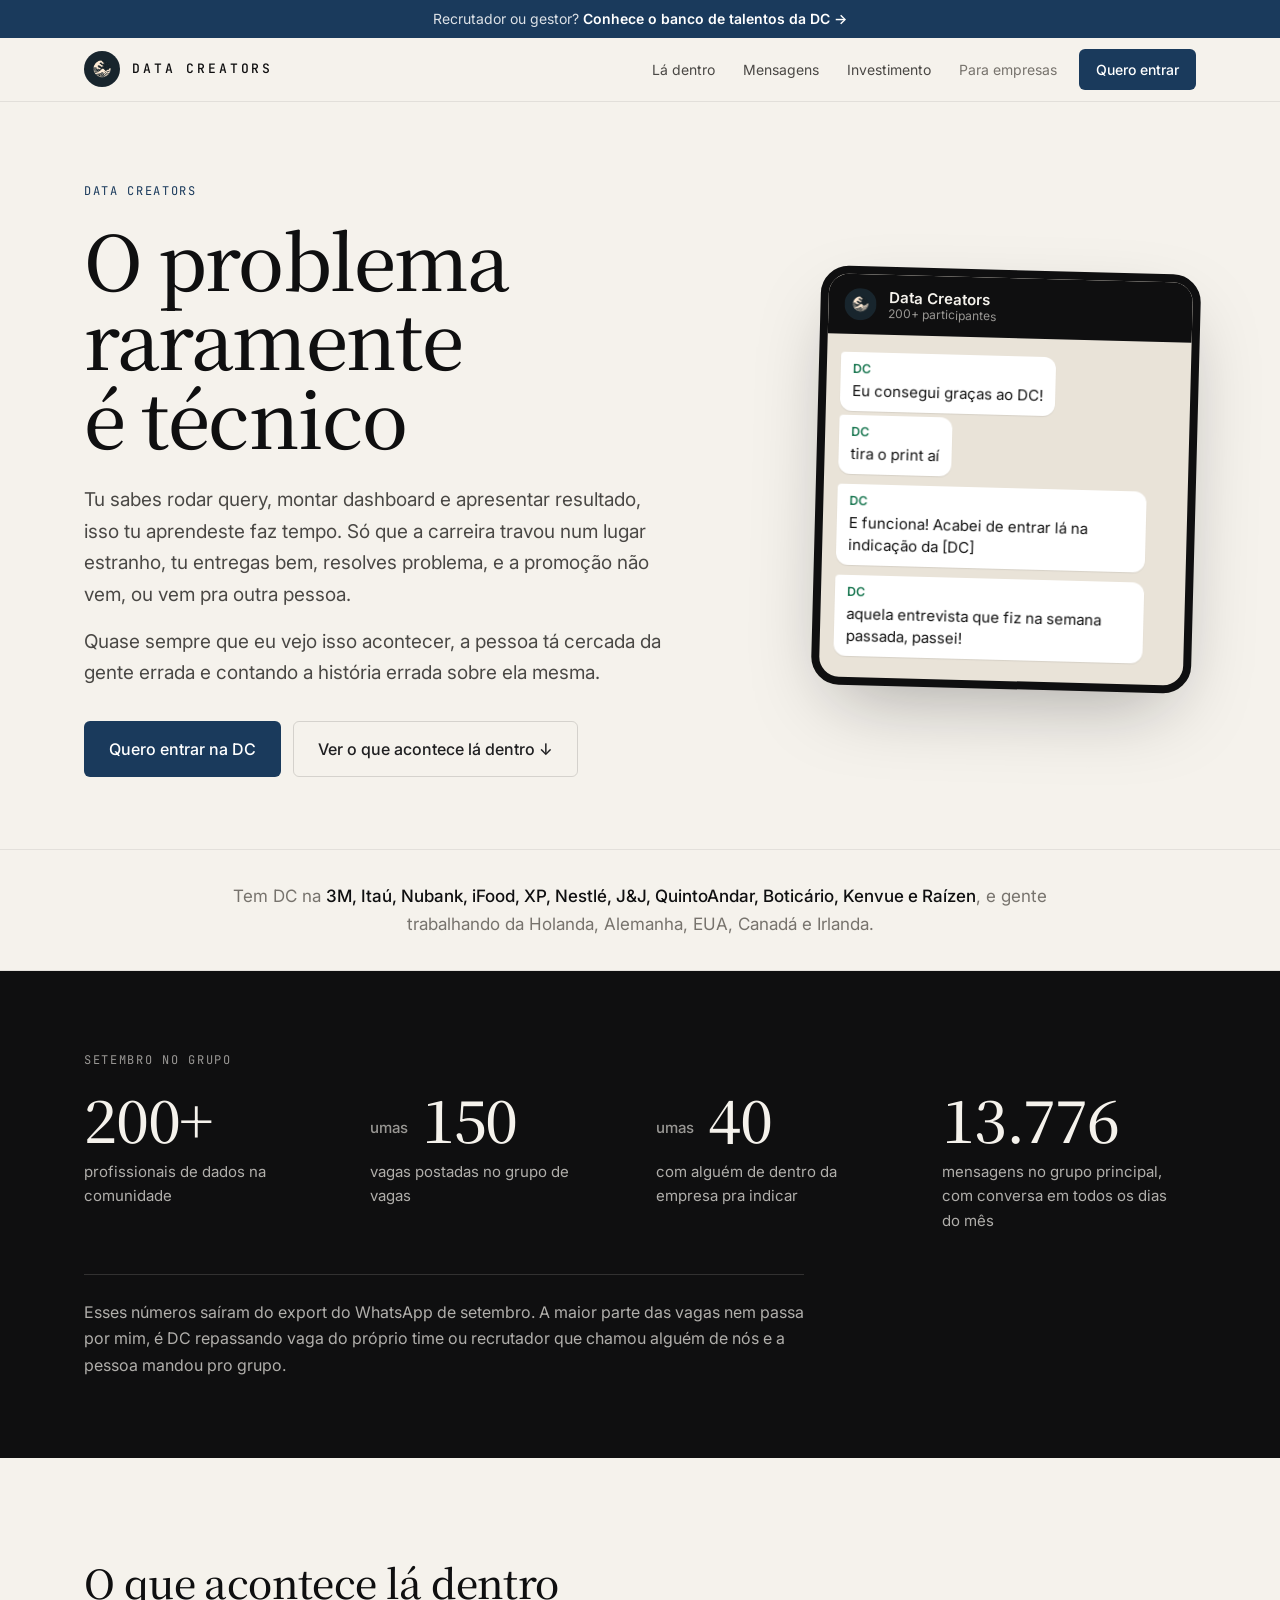
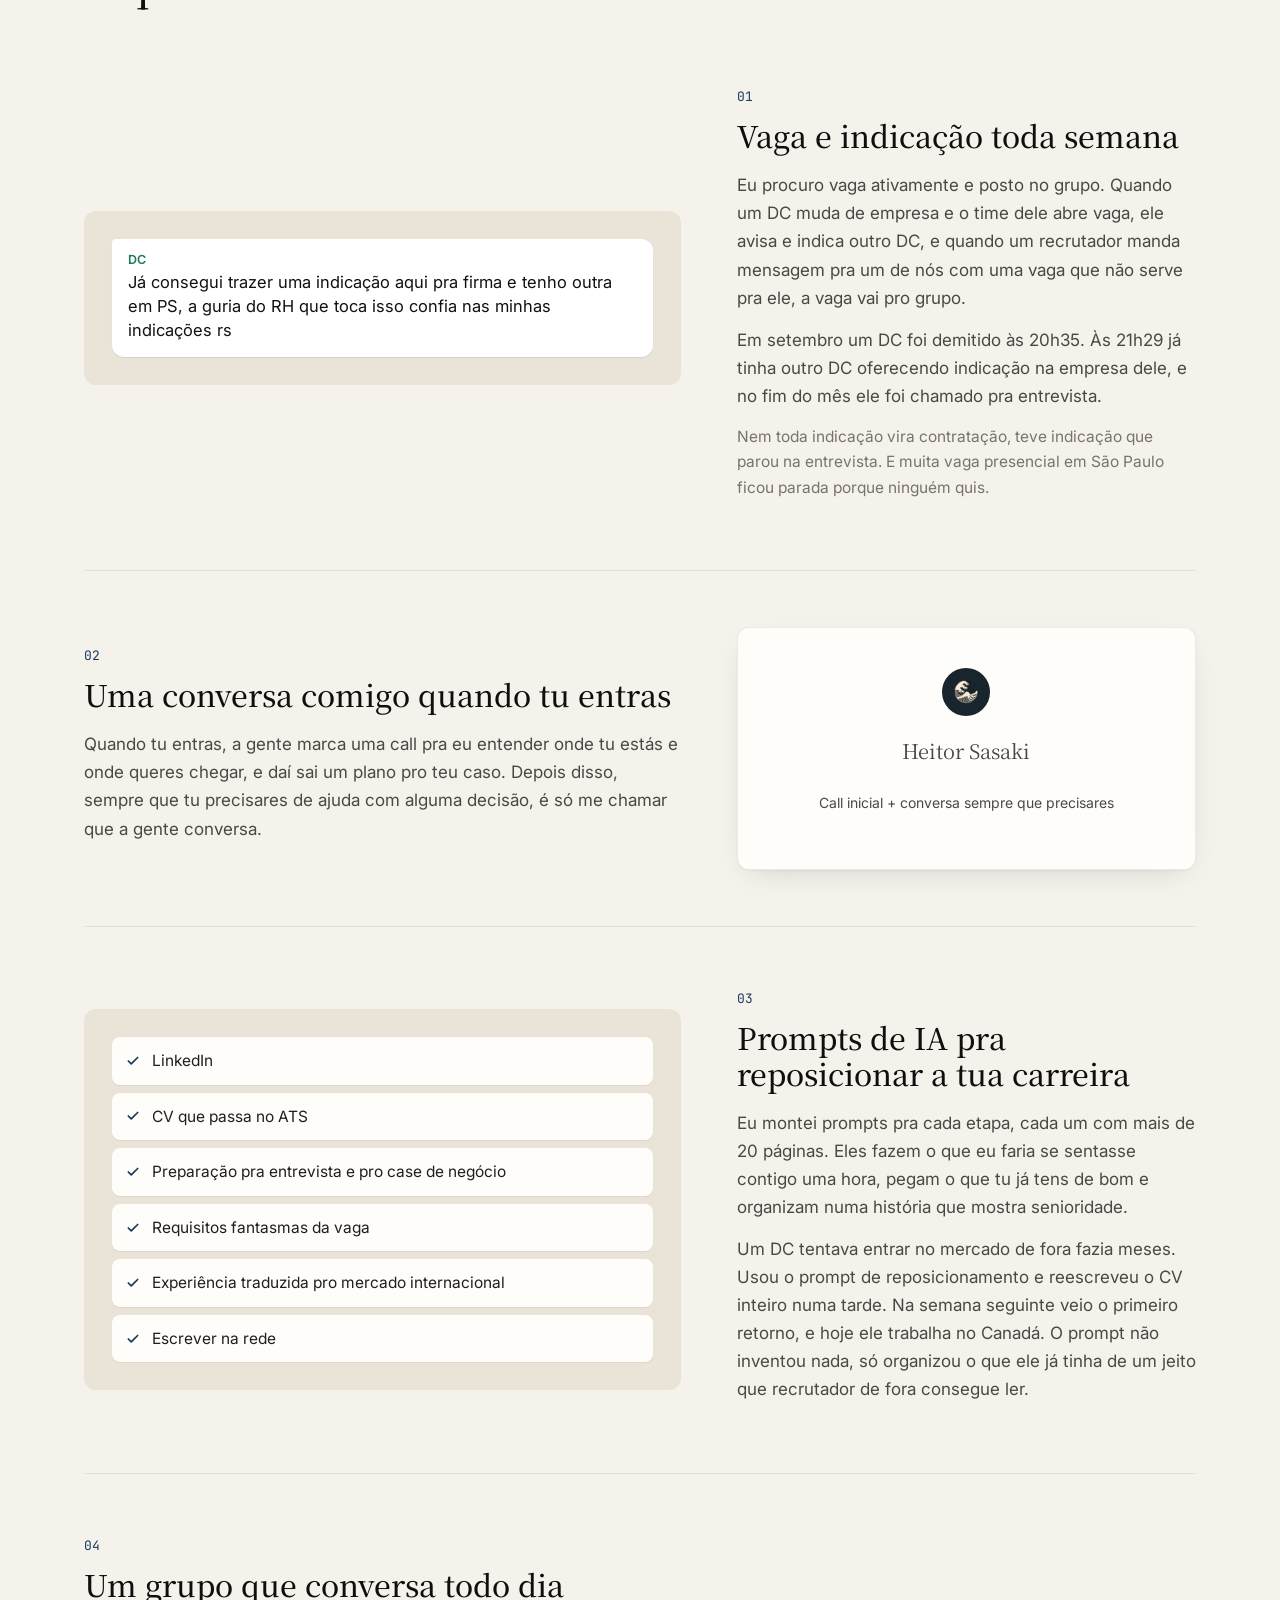
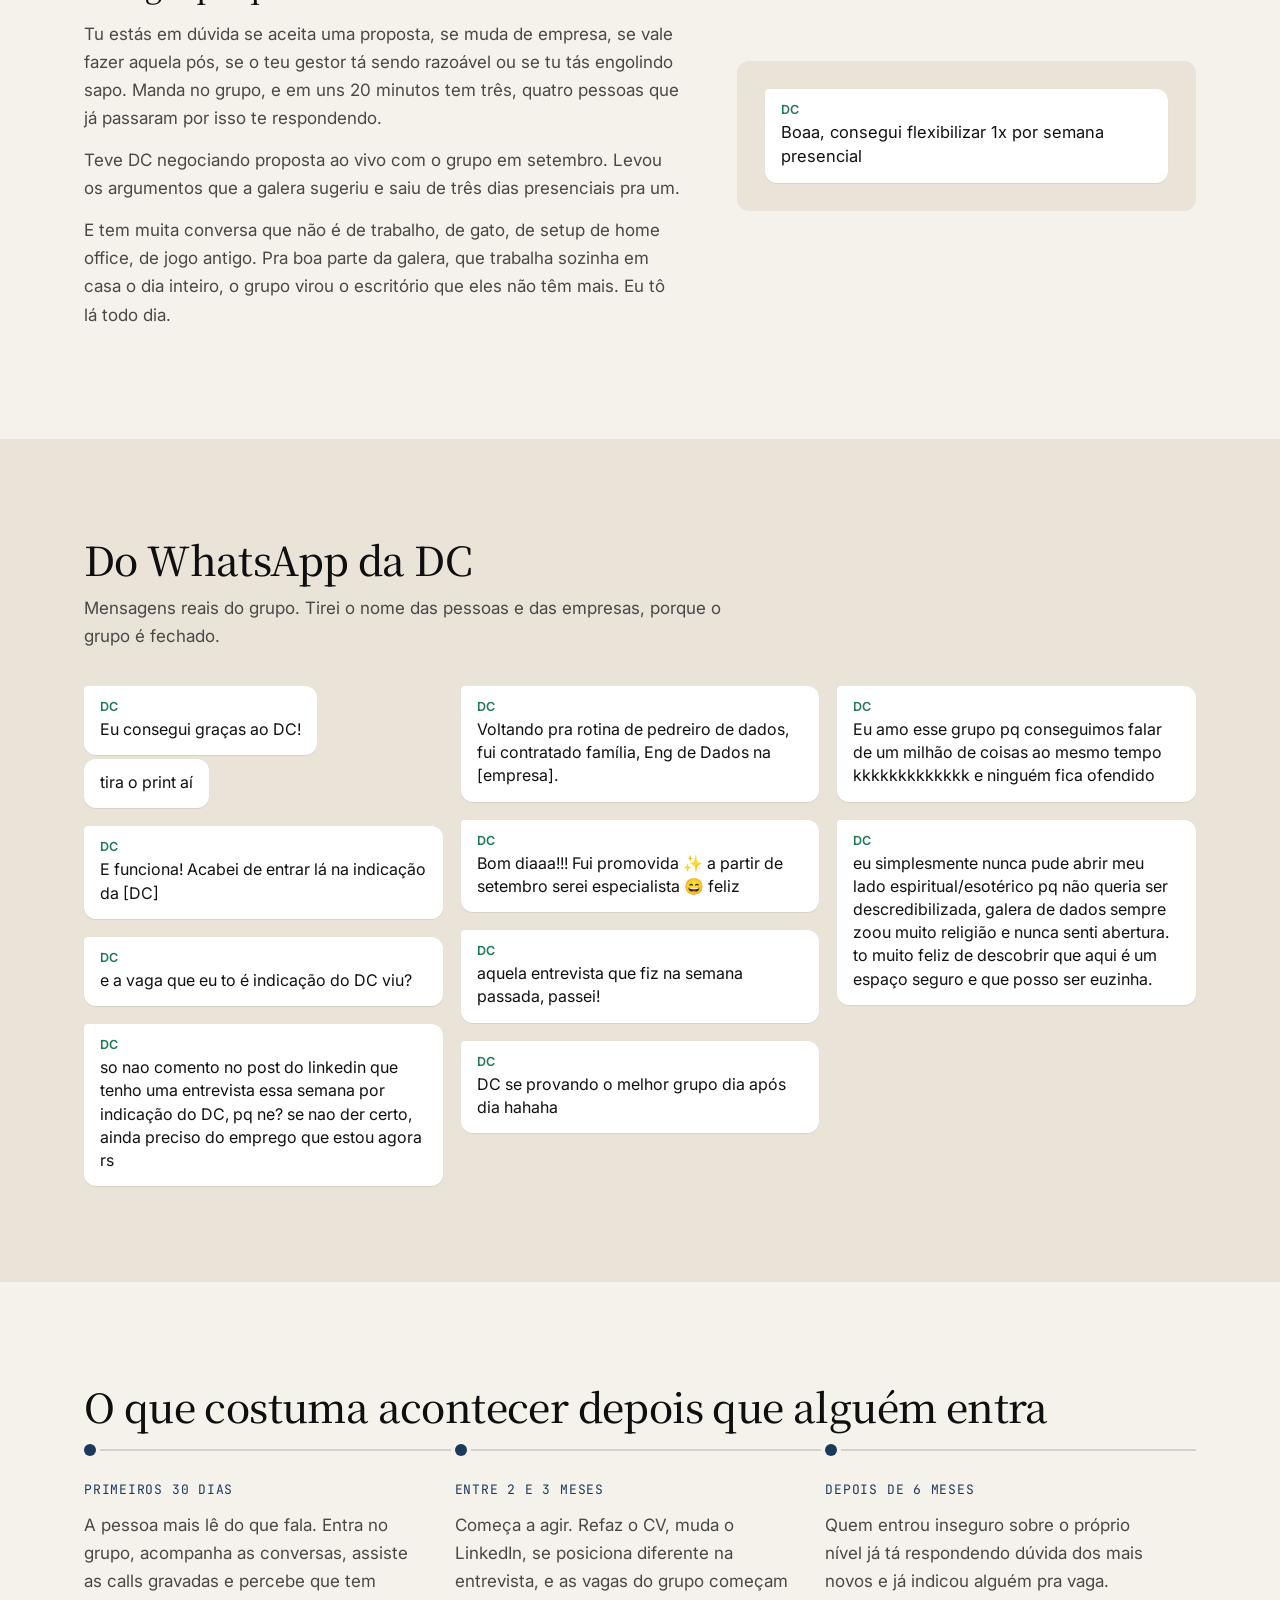
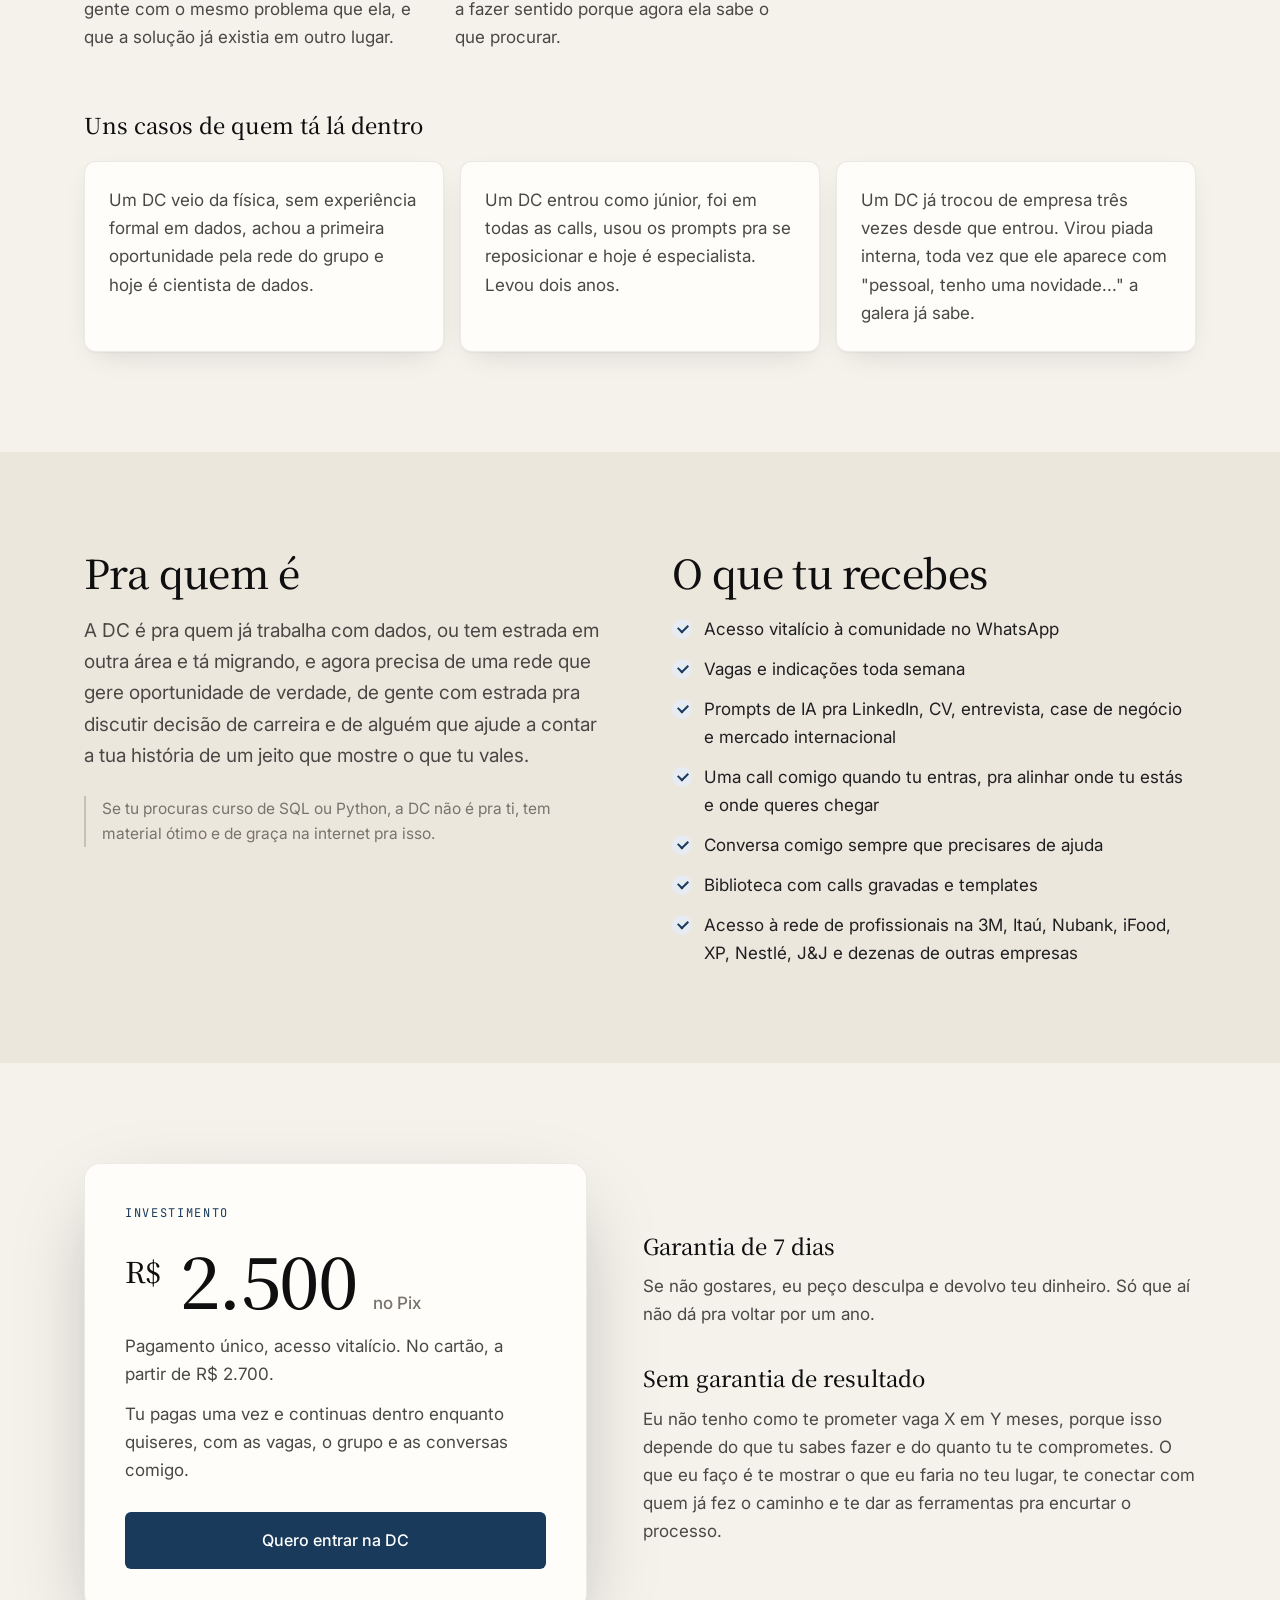
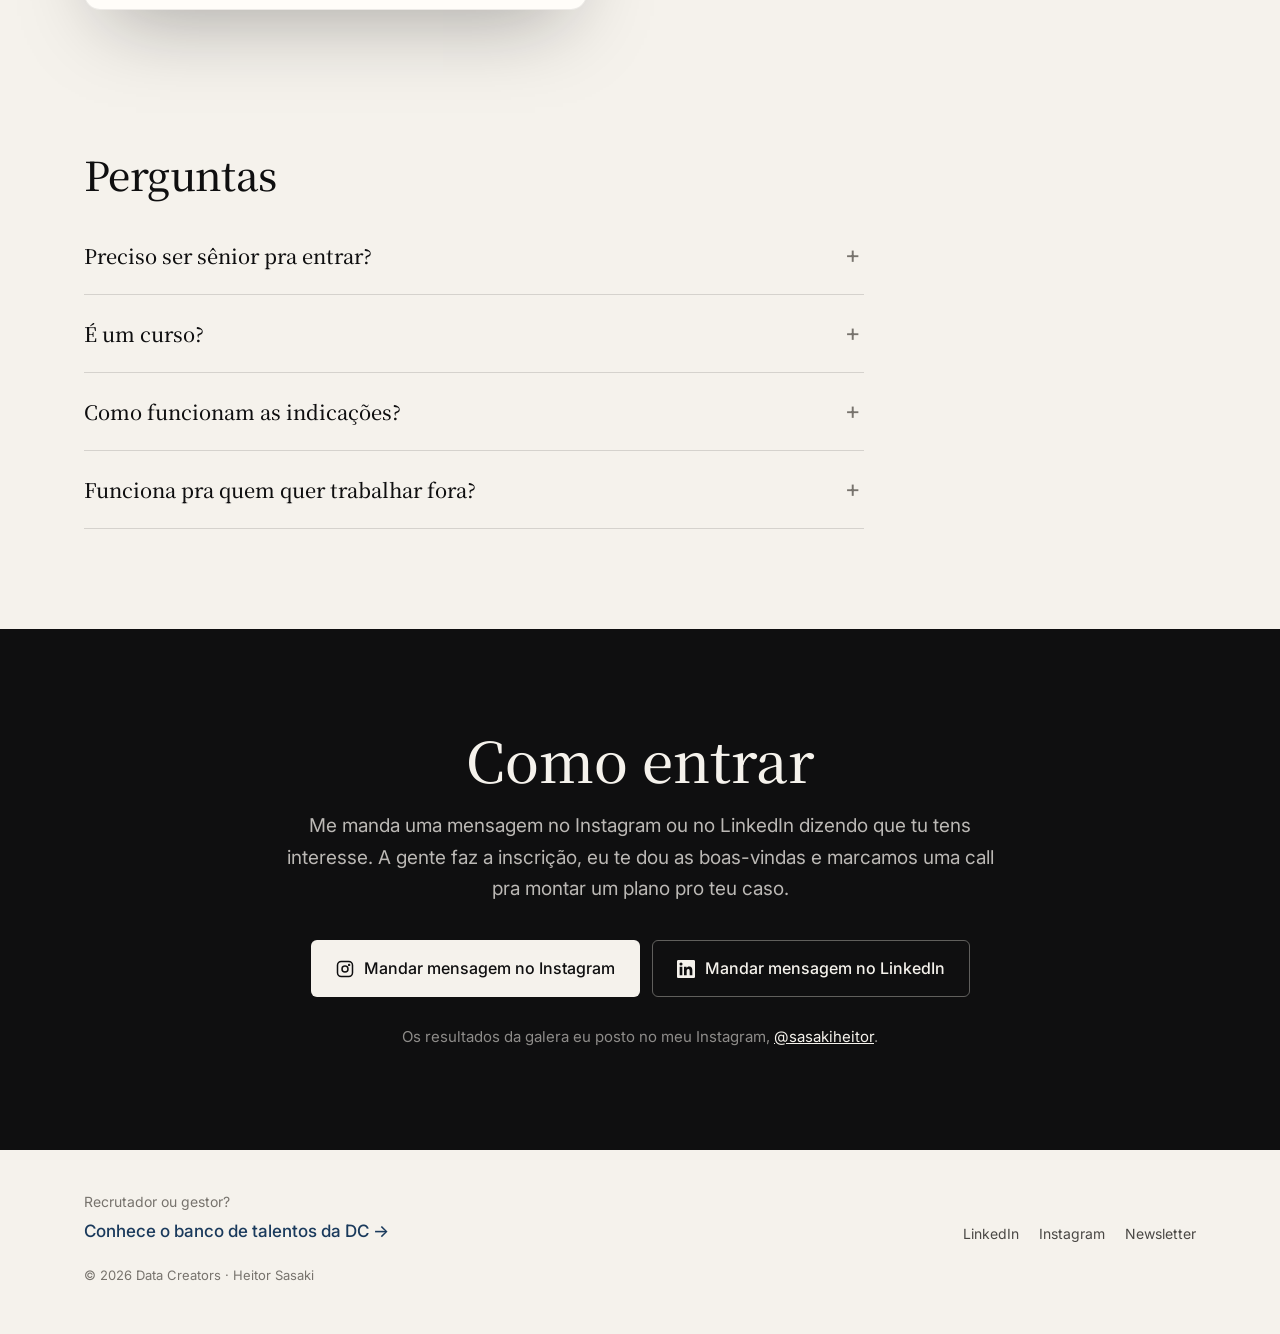
==== commit 4700a33d: "Add DC landing page at / and move talent directory to /talentos - New landing page with the approved" ====
--- a/index.html
+++ b/index.html
@@ -3,201 +3,337 @@
 <head>
   <meta charset="UTF-8">
   <meta name="viewport" content="width=device-width, initial-scale=1.0">
-  <title>Data Creators | Banco de Talentos em Dados</title>
-  <meta name="description" content="Analistas, engenheiros e cientistas de dados da comunidade Data Creators, profissionais que não se limitam à parte técnica.">
-  <meta name="author" content="Heitor Sasaki - Data Creators">
+  <title>Data Creators | Comunidade de carreira em dados</title>
+  <meta name="description" content="O problema raramente é técnico. A Data Creators é uma comunidade de 200+ profissionais de dados com vagas e indicações toda semana.">
+  <meta name="author" content="Heitor Sasaki">
   <link rel="canonical" href="https://data-creators-site.vercel.app/">
 
-  <!-- Open Graph (LinkedIn, Facebook, WhatsApp previews) -->
   <meta property="og:type" content="website">
-  <meta property="og:title" content="Data Creators | Banco de Talentos em Dados">
-  <meta property="og:description" content="Analistas, engenheiros e cientistas de dados da comunidade Data Creators, profissionais que não se limitam à parte técnica.">
+  <meta property="og:title" content="Data Creators | O problema raramente é técnico">
+  <meta property="og:description" content="Comunidade de 200+ profissionais de dados com vagas e indicações toda semana.">
   <meta property="og:image" content="https://data-creators-site.vercel.app/og-image.png">
   <meta property="og:image:width" content="1200">
   <meta property="og:image:height" content="630">
   <meta property="og:url" content="https://data-creators-site.vercel.app/">
   <meta property="og:site_name" content="Data Creators">
   <meta property="og:locale" content="pt_BR">
-
-  <!-- Twitter Card -->
   <meta name="twitter:card" content="summary_large_image">
-  <meta name="twitter:title" content="Data Creators | Banco de Talentos em Dados">
-  <meta name="twitter:description" content="Analistas, engenheiros e cientistas de dados da comunidade Data Creators, profissionais que não se limitam à parte técnica.">
+  <meta name="twitter:title" content="Data Creators | O problema raramente é técnico">
+  <meta name="twitter:description" content="Comunidade de 200+ profissionais de dados com vagas e indicações toda semana.">
   <meta name="twitter:image" content="https://data-creators-site.vercel.app/og-image.png">
 
-  <link rel="icon" type="image/png" href="logo.png">
+  <script>
+    // Profile links shared before the talent page moved to /talentos
+    if (location.hash.indexOf('#perfil/') === 0) location.replace('/talentos' + location.hash);
+  </script>
+
+  <link rel="icon" type="image/png" href="/logo.png">
   <link rel="preconnect" href="https://fonts.googleapis.com">
   <link rel="preconnect" href="https://fonts.gstatic.com" crossorigin>
   <link href="https://fonts.googleapis.com/css2?family=Inter:wght@400;500;600&family=JetBrains+Mono:wght@400;500&family=Noto+Serif+JP:wght@400;500;600&display=swap" rel="stylesheet">
-  <link rel="stylesheet" href="styles.css">
+  <link rel="stylesheet" href="/landing.css">
 </head>
 <body>
 
-  <!-- Header -->
+  <a href="/talentos" class="topbar">
+    <span>Recrutador ou gestor? <strong>Conhece o banco de talentos da DC →</strong></span>
+  </a>
+
   <header class="header">
     <div class="container header-inner">
       <a href="/" class="logo-area" aria-label="Data Creators, início">
-        <img src="logo.png" alt="" class="logo-img" width="36" height="36">
+        <img src="/logo.png" alt="" class="logo-img" width="36" height="36">
         <span class="logo-text">DATA CREATORS</span>
       </a>
       <nav class="header-nav" aria-label="Principal">
-        <a href="#talentos" class="nav-link">Talentos</a>
-        <a href="https://www.linkedin.com/in/heitorsasaki/" class="btn btn-primary btn-sm" target="_blank" rel="noopener">
-          <svg class="icon" aria-hidden="true"><use href="#i-in"/></svg>
-          Falar com Heitor
-        </a>
+        <a href="#dentro" class="nav-link">Lá dentro</a>
+        <a href="#mensagens" class="nav-link">Mensagens</a>
+        <a href="#investimento" class="nav-link">Investimento</a>
+        <a href="/talentos" class="nav-link nav-link-muted">Para empresas</a>
+        <a href="#entrar" class="btn btn-primary btn-sm">Quero entrar</a>
       </nav>
     </div>
   </header>
 
   <main>
-    <!-- Hero -->
+    <!-- 1. Hero -->
     <section class="hero">
       <div class="container hero-grid">
         <div class="hero-copy">
-          <p class="kicker">Banco de talentos · Data Creators</p>
-          <h1 class="hero-title">Profissionais de dados que não se limitam à parte técnica</h1>
-          <p class="hero-desc">Conheça analistas, engenheiros e cientistas de dados da Data Creators, uma comunidade com mais de 180 profissionais que sabem qual problema resolver antes de escolher a ferramenta.</p>
+          <p class="kicker">Data Creators</p>
+          <h1 class="hero-title">O problema raramente é técnico</h1>
+          <p class="hero-lead">Tu sabes rodar query, montar dashboard e apresentar resultado, isso tu aprendeste faz tempo. Só que a carreira travou num lugar estranho, tu entregas bem, resolves problema, e a promoção não vem, ou vem pra outra pessoa.</p>
+          <p class="hero-lead">Quase sempre que eu vejo isso acontecer, a pessoa tá cercada da gente errada e contando a história errada sobre ela mesma.</p>
           <div class="hero-actions">
-            <a href="#talentos" class="btn btn-primary">Ver profissionais</a>
-          </div>
-        </div>
-        <dl class="hero-stats" id="heroStats">
-          <div class="stat"><dd data-stat="total">·</dd><dt>perfis disponíveis</dt></div>
-          <div class="stat"><dd data-stat="imediata">·</dd><dt>com início imediato</dt></div>
-          <div class="stat"><dd data-stat="areas">·</dd><dt>áreas de atuação</dt></div>
-          <div class="stat"><dd data-stat="cidades">·</dd><dt>cidades</dt></div>
+            <a href="#entrar" class="btn btn-primary">Quero entrar na DC</a>
+            <a href="#dentro" class="btn btn-ghost">Ver o que acontece lá dentro ↓</a>
+          </div>
+        </div>
+
+        <div class="phone" aria-label="Mensagens reais do grupo">
+          <div class="phone-top">
+            <img src="/logo.png" alt="" width="32" height="32">
+            <div>
+              <p class="phone-title">Data Creators</p>
+              <p class="phone-sub">200+ participantes</p>
+            </div>
+          </div>
+          <div class="phone-body">
+            <div class="bubble"><span class="who">DC</span>Eu consegui graças ao DC!</div>
+            <div class="bubble"><span class="who">DC</span>tira o print aí</div>
+            <div class="bubble"><span class="who">DC</span>E funciona! Acabei de entrar lá na indicação da [DC]</div>
+            <div class="bubble"><span class="who">DC</span>aquela entrevista que fiz na semana passada, passei!</div>
+          </div>
+        </div>
+      </div>
+    </section>
+
+    <!-- 2. Companies -->
+    <section class="companies">
+      <div class="container">
+        <p class="companies-text">Tem DC na <strong>3M, Itaú, Nubank, iFood, XP, Nestlé, J&amp;J, QuintoAndar, Boticário, Kenvue e Raízen</strong>, e gente trabalhando da Holanda, Alemanha, EUA, Canadá e Irlanda.</p>
+      </div>
+    </section>
+
+    <!-- 3. Numbers -->
+    <section class="numbers">
+      <div class="container">
+        <p class="kicker kicker-light">Setembro no grupo</p>
+        <dl class="numbers-grid">
+          <div><dd>200+</dd><dt>profissionais de dados na comunidade</dt></div>
+          <div><dd><small>umas</small> 150</dd><dt>vagas postadas no grupo de vagas</dt></div>
+          <div><dd><small>umas</small> 40</dd><dt>com alguém de dentro da empresa pra indicar</dt></div>
+          <div><dd>13.776</dd><dt>mensagens no grupo principal, com conversa em todos os dias do mês</dt></div>
         </dl>
-      </div>
-      <div class="container companies">
-        <p class="companies-label">Membros da comunidade trabalham em</p>
-        <ul class="companies-list">
-          <li><img src="logos/ifood.png" alt="" width="22" height="22"><span>iFood</span></li>
-          <li><img src="logos/nubank.png" alt="" width="22" height="22"><span>Nubank</span></li>
-          <li><img src="logos/mercadolivre.png" alt="" width="22" height="22"><span>Mercado Livre</span></li>
-          <li><img src="logos/itau.png" alt="" width="22" height="22"><span>Itaú</span></li>
-          <li><img src="logos/shopee.png" alt="" width="22" height="22"><span>Shopee</span></li>
-          <li><img src="logos/boticario.png" alt="" width="22" height="22"><span>Boticário</span></li>
-          <li><img src="logos/nttdata.png" alt="" width="22" height="22"><span>NTT Data</span></li>
-        </ul>
-      </div>
-    </section>
-
-
-    <!-- Directory -->
-    <section class="directory" id="talentos">
-      <div class="filters" id="filters">
-        <div class="container">
-          <div class="filters-top">
-            <label class="search-box">
-              <svg class="icon" aria-hidden="true"><use href="#i-search"/></svg>
-              <span class="sr-only">Buscar</span>
-              <input type="search" id="searchInput" placeholder="Buscar por nome, ferramenta, setor, cidade..." autocomplete="off">
-            </label>
-            <label class="sort-box">
-              <span class="sr-only">Ordenar</span>
-              <select id="sortSelect">
-                <option value="relevancia">Mais experientes primeiro</option>
-                <option value="inicio">Início mais rápido</option>
-                <option value="nome">Nome A-Z</option>
-              </select>
-              <svg class="icon" aria-hidden="true"><use href="#i-chev"/></svg>
-            </label>
-          </div>
-          <div class="chips-row" id="areaChips" role="group" aria-label="Área"></div>
-          <div class="filters-row">
-            <div class="ms" data-ms="seniority"></div>
-            <div class="ms" data-ms="city"></div>
-            <div class="ms" data-ms="skill"></div>
-            <div class="ms" data-ms="mode"></div>
-            <button type="button" class="chip chip-toggle" id="immediateToggle" aria-pressed="false">
-              <span class="dot dot-green"></span> Início imediato
-            </button>
-            <button type="button" class="btn-link" id="clearFilters" hidden>Limpar filtros</button>
-          </div>
-        </div>
-      </div>
-
-      <div class="container">
-        <p class="results-count"><strong id="resultsCount">0</strong> <span id="resultsLabel">perfis</span></p>
-        <div class="cards-grid" id="cardsGrid"></div>
-      </div>
-    </section>
-
-    <!-- CTA -->
-    <section class="cta" id="contato">
+        <p class="numbers-note">Esses números saíram do export do WhatsApp de setembro. A maior parte das vagas nem passa por mim, é DC repassando vaga do próprio time ou recrutador que chamou alguém de nós e a pessoa mandou pro grupo.</p>
+      </div>
+    </section>
+
+    <!-- 4. Inside -->
+    <section class="inside" id="dentro">
+      <div class="container">
+        <h2 class="section-title">O que acontece lá dentro</h2>
+
+        <article class="block">
+          <div class="block-text">
+            <span class="block-num">01</span>
+            <h3>Vaga e indicação toda semana</h3>
+            <p>Eu procuro vaga ativamente e posto no grupo. Quando um DC muda de empresa e o time dele abre vaga, ele avisa e indica outro DC, e quando um recrutador manda mensagem pra um de nós com uma vaga que não serve pra ele, a vaga vai pro grupo.</p>
+            <p>Em setembro um DC foi demitido às 20h35. Às 21h29 já tinha outro DC oferecendo indicação na empresa dele, e no fim do mês ele foi chamado pra entrevista.</p>
+            <p class="muted">Nem toda indicação vira contratação, teve indicação que parou na entrevista. E muita vaga presencial em São Paulo ficou parada porque ninguém quis.</p>
+          </div>
+          <div class="block-quote">
+            <div class="bubble bubble-lg"><span class="who">DC</span>Já consegui trazer uma indicação aqui pra firma e tenho outra em PS, a guria do RH que toca isso confia nas minhas indicações rs</div>
+          </div>
+        </article>
+
+        <article class="block">
+          <div class="block-text">
+            <span class="block-num">02</span>
+            <h3>Uma conversa comigo quando tu entras</h3>
+            <p>Quando tu entras, a gente marca uma call pra eu entender onde tu estás e onde queres chegar, e daí sai um plano pro teu caso. Depois disso, sempre que tu precisares de ajuda com alguma decisão, é só me chamar que a gente conversa.</p>
+          </div>
+          <div class="block-quote block-quote-card">
+            <img src="/logo.png" alt="" width="48" height="48">
+            <p class="card-name">Heitor Sasaki</p>
+            <p class="card-sub">Call inicial + conversa sempre que precisares</p>
+          </div>
+        </article>
+
+        <article class="block">
+          <div class="block-text">
+            <span class="block-num">03</span>
+            <h3>Prompts de IA pra reposicionar a tua carreira</h3>
+            <p>Eu montei prompts pra cada etapa, cada um com mais de 20 páginas. Eles fazem o que eu faria se sentasse contigo uma hora, pegam o que tu já tens de bom e organizam numa história que mostra senioridade.</p>
+            <p>Um DC tentava entrar no mercado de fora fazia meses. Usou o prompt de reposicionamento e reescreveu o CV inteiro numa tarde. Na semana seguinte veio o primeiro retorno, e hoje ele trabalha no Canadá. O prompt não inventou nada, só organizou o que ele já tinha de um jeito que recrutador de fora consegue ler.</p>
+          </div>
+          <div class="block-quote">
+            <ul class="prompt-list">
+              <li>LinkedIn</li>
+              <li>CV que passa no ATS</li>
+              <li>Preparação pra entrevista e pro case de negócio</li>
+              <li>Requisitos fantasmas da vaga</li>
+              <li>Experiência traduzida pro mercado internacional</li>
+              <li>Escrever na rede</li>
+            </ul>
+          </div>
+        </article>
+
+        <article class="block">
+          <div class="block-text">
+            <span class="block-num">04</span>
+            <h3>Um grupo que conversa todo dia</h3>
+            <p>Tu estás em dúvida se aceita uma proposta, se muda de empresa, se vale fazer aquela pós, se o teu gestor tá sendo razoável ou se tu tás engolindo sapo. Manda no grupo, e em uns 20 minutos tem três, quatro pessoas que já passaram por isso te respondendo.</p>
+            <p>Teve DC negociando proposta ao vivo com o grupo em setembro. Levou os argumentos que a galera sugeriu e saiu de três dias presenciais pra um.</p>
+            <p>E tem muita conversa que não é de trabalho, de gato, de setup de home office, de jogo antigo. Pra boa parte da galera, que trabalha sozinha em casa o dia inteiro, o grupo virou o escritório que eles não têm mais. Eu tô lá todo dia.</p>
+          </div>
+          <div class="block-quote">
+            <div class="bubble bubble-lg"><span class="who">DC</span>Boaa, consegui flexibilizar 1x por semana presencial</div>
+          </div>
+        </article>
+      </div>
+    </section>
+
+    <!-- 5. Wall -->
+    <section class="wall" id="mensagens">
+      <div class="container">
+        <h2 class="section-title">Do WhatsApp da DC</h2>
+        <p class="section-sub">Mensagens reais do grupo. Tirei o nome das pessoas e das empresas, porque o grupo é fechado.</p>
+        <div class="wall-grid">
+          <div class="bubble-stack">
+            <div class="bubble"><span class="who">DC</span>Eu consegui graças ao DC!</div>
+            <div class="bubble">tira o print aí</div>
+          </div>
+          <div class="bubble"><span class="who">DC</span>E funciona! Acabei de entrar lá na indicação da [DC]</div>
+          <div class="bubble"><span class="who">DC</span>e a vaga que eu to é indicação do DC viu?</div>
+          <div class="bubble"><span class="who">DC</span>so nao comento no post do linkedin que tenho uma entrevista essa semana por indicação do DC, pq ne? se nao der certo, ainda preciso do emprego que estou agora rs</div>
+          <div class="bubble"><span class="who">DC</span>Voltando pra rotina de pedreiro de dados, fui contratado família, Eng de Dados na [empresa].</div>
+          <div class="bubble"><span class="who">DC</span>Bom diaaa!!! Fui promovida ✨ a partir de setembro serei especialista 😄 feliz</div>
+          <div class="bubble"><span class="who">DC</span>aquela entrevista que fiz na semana passada, passei!</div>
+          <div class="bubble"><span class="who">DC</span>DC se provando o melhor grupo dia após dia hahaha</div>
+          <div class="bubble"><span class="who">DC</span>Eu amo esse grupo pq conseguimos falar de um milhão de coisas ao mesmo tempo kkkkkkkkkkkkk e ninguém fica ofendido</div>
+          <div class="bubble"><span class="who">DC</span>eu simplesmente nunca pude abrir meu lado espiritual/esotérico pq não queria ser descredibilizada, galera de dados sempre zoou muito religião e nunca senti abertura. to muito feliz de descobrir que aqui é um espaço seguro e que posso ser euzinha.</div>
+        </div>
+      </div>
+    </section>
+
+    <!-- 6. Path -->
+    <section class="path">
+      <div class="container">
+        <h2 class="section-title">O que costuma acontecer depois que alguém entra</h2>
+        <ol class="timeline">
+          <li>
+            <p class="timeline-when">Primeiros 30 dias</p>
+            <p>A pessoa mais lê do que fala. Entra no grupo, acompanha as conversas, assiste as calls gravadas e percebe que tem gente com o mesmo problema que ela, e que a solução já existia em outro lugar.</p>
+          </li>
+          <li>
+            <p class="timeline-when">Entre 2 e 3 meses</p>
+            <p>Começa a agir. Refaz o CV, muda o LinkedIn, se posiciona diferente na entrevista, e as vagas do grupo começam a fazer sentido porque agora ela sabe o que procurar.</p>
+          </li>
+          <li>
+            <p class="timeline-when">Depois de 6 meses</p>
+            <p>Quem entrou inseguro sobre o próprio nível já tá respondendo dúvida dos mais novos e já indicou alguém pra vaga.</p>
+          </li>
+        </ol>
+
+        <h3 class="sub-title">Uns casos de quem tá lá dentro</h3>
+        <div class="cases">
+          <p>Um DC veio da física, sem experiência formal em dados, achou a primeira oportunidade pela rede do grupo e hoje é cientista de dados.</p>
+          <p>Um DC entrou como júnior, foi em todas as calls, usou os prompts pra se reposicionar e hoje é especialista. Levou dois anos.</p>
+          <p>Um DC já trocou de empresa três vezes desde que entrou. Virou piada interna, toda vez que ele aparece com "pessoal, tenho uma novidade..." a galera já sabe.</p>
+        </div>
+      </div>
+    </section>
+
+    <!-- 7 + 8. Who / what you get -->
+    <section class="fit">
+      <div class="container fit-grid">
+        <div>
+          <h2 class="section-title">Pra quem é</h2>
+          <p class="fit-lead">A DC é pra quem já trabalha com dados, ou tem estrada em outra área e tá migrando, e agora precisa de uma rede que gere oportunidade de verdade, de gente com estrada pra discutir decisão de carreira e de alguém que ajude a contar a tua história de um jeito que mostre o que tu vales.</p>
+          <p class="fit-not">Se tu procuras curso de SQL ou Python, a DC não é pra ti, tem material ótimo e de graça na internet pra isso.</p>
+        </div>
+        <div class="get">
+          <h2 class="section-title">O que tu recebes</h2>
+          <ul class="checklist">
+            <li>Acesso vitalício à comunidade no WhatsApp</li>
+            <li>Vagas e indicações toda semana</li>
+            <li>Prompts de IA pra LinkedIn, CV, entrevista, case de negócio e mercado internacional</li>
+            <li>Uma call comigo quando tu entras, pra alinhar onde tu estás e onde queres chegar</li>
+            <li>Conversa comigo sempre que precisares de ajuda</li>
+            <li>Biblioteca com calls gravadas e templates</li>
+            <li>Acesso à rede de profissionais na 3M, Itaú, Nubank, iFood, XP, Nestlé, J&amp;J e dezenas de outras empresas</li>
+          </ul>
+        </div>
+      </div>
+    </section>
+
+    <!-- 9. Price -->
+    <section class="price" id="investimento">
+      <div class="container price-grid">
+        <div class="price-card">
+          <p class="kicker">Investimento</p>
+          <p class="price-value"><span>R$</span> 2.500 <small>no Pix</small></p>
+          <p class="price-detail">Pagamento único, acesso vitalício. No cartão, a partir de R$ 2.700.</p>
+          <p class="price-detail">Tu pagas uma vez e continuas dentro enquanto quiseres, com as vagas, o grupo e as conversas comigo.</p>
+          <a href="#entrar" class="btn btn-primary btn-block">Quero entrar na DC</a>
+        </div>
+        <div class="price-terms">
+          <div>
+            <h3>Garantia de 7 dias</h3>
+            <p>Se não gostares, eu peço desculpa e devolvo teu dinheiro. Só que aí não dá pra voltar por um ano.</p>
+          </div>
+          <div>
+            <h3>Sem garantia de resultado</h3>
+            <p>Eu não tenho como te prometer vaga X em Y meses, porque isso depende do que tu sabes fazer e do quanto tu te comprometes. O que eu faço é te mostrar o que eu faria no teu lugar, te conectar com quem já fez o caminho e te dar as ferramentas pra encurtar o processo.</p>
+          </div>
+        </div>
+      </div>
+    </section>
+
+    <!-- 10. FAQ -->
+    <section class="faq">
+      <div class="container faq-inner">
+        <h2 class="section-title">Perguntas</h2>
+        <details>
+          <summary>Preciso ser sênior pra entrar?</summary>
+          <p>Não. A maior parte do grupo é pleno e sênior, tem especialista e coordenador, e tem bastante gente que veio de outra área com anos de estrada, de contabilidade, arquitetura, publicidade, RH. Quem ainda tá aprendendo SQL vai aproveitar pouco.</p>
+        </details>
+        <details>
+          <summary>É um curso?</summary>
+          <p>Tem calls gravadas e templates, mas ninguém tá seguindo trilha de estudo lá dentro. A galera trabalha e traz pro grupo o que tá acontecendo no trabalho.</p>
+        </details>
+        <details>
+          <summary>Como funcionam as indicações?</summary>
+          <p>As vagas vão pro grupo de vagas, umas postadas por mim e a maioria por DCs repassando vaga do próprio time. Quando tem DC dentro da empresa, ele se oferece pra indicar. A entrevista continua sendo contigo.</p>
+        </details>
+        <details>
+          <summary>Funciona pra quem quer trabalhar fora?</summary>
+          <p>Tem DC na Holanda, Alemanha, EUA, Canadá e Irlanda, e tem prompt específico pra traduzir a tua experiência pro mercado de fora. O que mais trava gente boa nessas vagas ainda é inglês fluente.</p>
+        </details>
+      </div>
+    </section>
+
+    <!-- 11. CTA -->
+    <section class="cta" id="entrar">
       <div class="container cta-inner">
-        <div>
-          <h2 class="cta-title">Não encontrou o perfil que procura?</h2>
-          <p class="cta-desc">Nem todos os membros da comunidade estão listados aqui. Se você precisa de outro tipo de indicação, fale diretamente com Heitor Sasaki.</p>
-        </div>
-        <a href="https://www.linkedin.com/in/heitorsasaki/" class="btn btn-light" target="_blank" rel="noopener">
-          <svg class="icon" aria-hidden="true"><use href="#i-in"/></svg>
-          Falar com Heitor no LinkedIn
-        </a>
+        <h2 class="cta-title">Como entrar</h2>
+        <p class="cta-desc">Me manda uma mensagem no Instagram ou no LinkedIn dizendo que tu tens interesse. A gente faz a inscrição, eu te dou as boas-vindas e marcamos uma call pra montar um plano pro teu caso.</p>
+        <div class="cta-actions">
+          <a href="https://ig.me/m/sasakiheitor" target="_blank" rel="noopener" class="btn btn-light">
+            <svg class="icon" aria-hidden="true"><use href="#i-ig"/></svg>
+            Mandar mensagem no Instagram
+          </a>
+          <a href="https://www.linkedin.com/in/heitorsasaki/" target="_blank" rel="noopener" class="btn btn-outline-light">
+            <svg class="icon" aria-hidden="true"><use href="#i-in"/></svg>
+            Mandar mensagem no LinkedIn
+          </a>
+        </div>
+        <p class="cta-note">Os resultados da galera eu posto no meu Instagram, <a href="https://www.instagram.com/sasakiheitor" target="_blank" rel="noopener">@sasakiheitor</a>.</p>
       </div>
     </section>
   </main>
 
-  <!-- Footer -->
   <footer class="footer">
     <div class="container footer-inner">
-      <div class="footer-join">
-        <p class="footer-join-title">Profissional de dados e quer fazer parte da Data Creators?</p>
-        <a href="https://docs.google.com/document/d/1w3xFRuhe2FXNu6-ywmR1xKovFarcpYksNpAmgTcHe-s/edit?usp=sharing" target="_blank" rel="noopener" class="footer-link-strong">Ler o documento do programa →</a>
+      <div>
+        <p class="footer-muted">Recrutador ou gestor?</p>
+        <a href="/talentos" class="footer-strong">Conhece o banco de talentos da DC →</a>
       </div>
       <div class="footer-links">
         <a href="https://www.linkedin.com/in/heitorsasaki/" target="_blank" rel="noopener">LinkedIn</a>
         <a href="https://www.instagram.com/sasakiheitor" target="_blank" rel="noopener">Instagram</a>
         <a href="https://heitorsasaki.substack.com" target="_blank" rel="noopener">Newsletter</a>
       </div>
-      <p class="footer-copy">© <span id="year"></span> Data Creators · Heitor Sasaki</p>
+      <p class="footer-copy">© <span id="year">2026</span> Data Creators · Heitor Sasaki</p>
     </div>
   </footer>
 
-  <!-- Shortlist bar -->
-  <div class="shortlist-bar" id="shortlistBar" hidden>
-    <ul class="shortlist-list" id="shortlistList" hidden></ul>
-    <div class="shortlist-inner">
-      <button type="button" class="shortlist-names" id="shortlistToggle" aria-expanded="false" aria-controls="shortlistList">
-        <strong id="shortlistCount">0</strong> <span id="shortlistLabel">perfil na lista</span>
-        <svg class="icon" aria-hidden="true"><use href="#i-chev"/></svg>
-      </button>
-      <div class="shortlist-actions">
-        <button type="button" class="btn-link btn-link-light" id="shortlistClear">Limpar</button>
-        <a href="https://www.linkedin.com/in/heitorsasaki/" class="btn btn-li" id="shortlistSend" target="_blank" rel="noopener">
-          <svg class="icon" aria-hidden="true"><use href="#i-in"/></svg>
-          Solicitar indicação
-        </a>
-      </div>
-    </div>
-  </div>
-
-  <!-- Profile modal -->
-  <div class="modal-overlay" id="modalOverlay" hidden>
-    <div class="modal" role="dialog" aria-modal="true" aria-labelledby="modalName">
-      <button type="button" class="modal-close" id="modalClose" aria-label="Fechar">
-        <svg class="icon" aria-hidden="true"><use href="#i-x"/></svg>
-      </button>
-      <div id="modalContent"></div>
-    </div>
-  </div>
-
-  <div class="toast" id="toast" role="status" hidden></div>
-
-  <!-- Icons -->
   <svg width="0" height="0" style="position:absolute" aria-hidden="true">
-    <symbol id="i-search" viewBox="0 0 24 24" fill="none" stroke="currentColor" stroke-width="2" stroke-linecap="round"><circle cx="11" cy="11" r="7"/><path d="m20 20-3.5-3.5"/></symbol>
-    <symbol id="i-x" viewBox="0 0 24 24" fill="none" stroke="currentColor" stroke-width="2" stroke-linecap="round"><path d="M18 6 6 18M6 6l12 12"/></symbol>
-    <symbol id="i-chev" viewBox="0 0 24 24" fill="none" stroke="currentColor" stroke-width="2" stroke-linecap="round" stroke-linejoin="round"><path d="m6 9 6 6 6-6"/></symbol>
-    <symbol id="i-pin" viewBox="0 0 24 24" fill="none" stroke="currentColor" stroke-width="2"><path d="M20 10c0 6-8 12-8 12s-8-6-8-12a8 8 0 0 1 16 0Z"/><circle cx="12" cy="10" r="3"/></symbol>
-    <symbol id="i-plus" viewBox="0 0 24 24" fill="none" stroke="currentColor" stroke-width="2" stroke-linecap="round"><path d="M12 5v14M5 12h14"/></symbol>
-    <symbol id="i-check" viewBox="0 0 24 24" fill="none" stroke="currentColor" stroke-width="2.5" stroke-linecap="round" stroke-linejoin="round"><path d="M20 6 9 17l-5-5"/></symbol>
-    <symbol id="i-link" viewBox="0 0 24 24" fill="none" stroke="currentColor" stroke-width="2" stroke-linecap="round"><path d="M10 13a5 5 0 0 0 7.5.5l3-3a5 5 0 0 0-7-7l-1.7 1.7"/><path d="M14 11a5 5 0 0 0-7.5-.5l-3 3a5 5 0 0 0 7 7l1.7-1.7"/></symbol>
-    <symbol id="i-ext" viewBox="0 0 24 24" fill="none" stroke="currentColor" stroke-width="2" stroke-linecap="round"><path d="M18 13v6a2 2 0 0 1-2 2H5a2 2 0 0 1-2-2V8a2 2 0 0 1 2-2h6M15 3h6v6M10 14 21 3"/></symbol>
-    <symbol id="i-in" viewBox="0 0 24 24" fill="currentColor"><path d="M20.45 20.45h-3.55v-5.57c0-1.33-.03-3.04-1.85-3.04-1.85 0-2.14 1.45-2.14 2.94v5.67H9.35V9h3.41v1.56h.05c.48-.9 1.640-1.85 3.37-1.85 3.6 0 4.27 2.37 4.27 5.46v6.28zM5.34 7.43a2.06 2.06 0 1 1 0-4.13 2.06 2.06 0 0 1 0 4.130zM7.12 20.45H3.56V9h3.56v11.45zM22.22 0H1.77C.79 0 0 .77 0 1.73v20.54C0 23.23.79 24 1.77 24h20.45c.98 0 1.78-.77 1.78-1.73V1.73C24 .77 23.2 0 22.22 0z"/></symbol>
+    <symbol id="i-in" viewBox="0 0 24 24" fill="currentColor"><path d="M20.45 20.45h-3.55v-5.57c0-1.33-.03-3.04-1.85-3.04-1.85 0-2.14 1.45-2.14 2.94v5.67H9.35V9h3.41v1.56h.05c.48-.9 1.64-1.85 3.37-1.85 3.6 0 4.27 2.37 4.27 5.46v6.28zM5.34 7.43a2.06 2.06 0 1 1 0-4.13 2.06 2.06 0 0 1 0 4.13zM7.12 20.45H3.56V9h3.56v11.45zM22.22 0H1.77C.79 0 0 .77 0 1.73v20.54C0 23.23.79 24 1.77 24h20.45c.98 0 1.78-.77 1.78-1.73V1.73C24 .77 23.2 0 22.22 0z"/></symbol>
+    <symbol id="i-ig" viewBox="0 0 24 24" fill="none" stroke="currentColor" stroke-width="2"><rect x="2" y="2" width="20" height="20" rx="5"/><circle cx="12" cy="12" r="4"/><circle cx="17.5" cy="6.5" r="0.6" fill="currentColor"/></symbol>
   </svg>
 
-  <script src="script.js"></script>
+  <script>document.getElementById('year').textContent = new Date().getFullYear();</script>
 </body>
 </html>
--- a/landing.css
+++ b/landing.css
@@ -0,0 +1,304 @@
+/* ========================================
+   Data Creators - Landing page
+   Same palette as the talent page (dc-editorial-system)
+   ======================================== */
+
+:root {
+  --paper: #f5f2ec;
+  --paper-deep: #ece7dd;
+  --card: #fffdf9;
+  --sumi: #0f0f10;
+  --ink: #1f1f21;
+  --stone-3: #4a4845;
+  --stone-2: #77736d;
+  --stone-1: #c7c2b8;
+  --hairline: rgba(15, 15, 16, 0.14);
+  --hairline-soft: rgba(15, 15, 16, 0.08);
+  --indigo: #1a3a5c;
+  --indigo-deep: #0f2540;
+  --indigo-tint: #e6ecf2;
+  --wa-bg: #e9e3d8;
+  --wa-bubble: #ffffff;
+  --wa-name: #1f7a55;
+
+  --font-sans: 'Inter', -apple-system, BlinkMacSystemFont, 'Segoe UI', sans-serif;
+  --font-serif: 'Noto Serif JP', 'Yu Mincho', Georgia, serif;
+  --font-mono: 'JetBrains Mono', ui-monospace, monospace;
+
+  --radius: 12px;
+  --radius-sm: 6px;
+  --shadow: 0 1px 2px rgba(15, 15, 16, 0.04), 0 10px 30px -14px rgba(15, 15, 16, 0.18);
+  --shadow-lg: 0 30px 80px -24px rgba(15, 15, 16, 0.35);
+  --header-h: 64px;
+}
+
+* { margin: 0; padding: 0; box-sizing: border-box; }
+html { scroll-behavior: smooth; scroll-padding-top: calc(var(--header-h) + 12px); }
+body {
+  font-family: var(--font-sans); font-size: 17px; line-height: 1.65;
+  background: var(--paper); color: var(--ink);
+  -webkit-font-smoothing: antialiased;
+}
+a { color: inherit; }
+img { display: block; }
+.container { max-width: 1160px; margin: 0 auto; padding: 0 24px; }
+.icon { width: 18px; height: 18px; flex-shrink: 0; }
+:focus-visible { outline: 2px solid var(--indigo); outline-offset: 3px; }
+
+.kicker {
+  font-family: var(--font-mono); font-size: 12px; letter-spacing: .14em; text-transform: uppercase;
+  color: var(--indigo); margin-bottom: 18px;
+}
+.kicker-light { color: rgba(245, 242, 236, .6); }
+.section-title {
+  font-family: var(--font-serif); font-weight: 500; color: var(--sumi);
+  font-size: clamp(28px, 3.4vw, 40px); line-height: 1.18; letter-spacing: -.015em;
+  margin-bottom: 20px; text-wrap: balance;
+}
+.section-sub { color: var(--stone-2); margin: -8px 0 36px; max-width: 640px; }
+.sub-title { font-family: var(--font-serif); font-weight: 500; font-size: 22px; color: var(--sumi); margin: 56px 0 18px; }
+.muted { color: var(--stone-2); }
+
+/* ========== Buttons ========== */
+.btn {
+  display: inline-flex; align-items: center; justify-content: center; gap: 10px;
+  padding: 14px 24px; border-radius: var(--radius-sm); border: 1px solid transparent;
+  font-size: 16px; font-weight: 500; text-decoration: none; cursor: pointer; white-space: nowrap;
+  transition: background .15s, border-color .15s, color .15s, transform .1s;
+}
+.btn:active { transform: translateY(1px); }
+.btn-sm { padding: 8px 16px; font-size: 14px; }
+.btn-block { width: 100%; }
+.btn-primary { background: var(--indigo); color: #fff; }
+.btn-primary:hover { background: var(--indigo-deep); }
+.btn-ghost { border-color: var(--hairline); color: var(--ink); }
+.btn-ghost:hover { border-color: var(--sumi); }
+.btn-light { background: var(--paper); color: var(--sumi); }
+.btn-light:hover { background: #fff; }
+.btn-outline-light { border-color: rgba(245, 242, 236, .35); color: var(--paper); }
+.btn-outline-light:hover { border-color: var(--paper); }
+
+/* ========== Top bar (cross-link between the two audiences) ========== */
+.topbar {
+  display: block; background: var(--indigo); color: rgba(255, 255, 255, .85);
+  text-align: center; text-decoration: none; font-size: 14px; line-height: 1.4;
+  padding: 9px 16px;
+}
+.topbar strong { color: #fff; font-weight: 600; }
+.topbar:hover strong { text-decoration: underline; text-underline-offset: 3px; }
+
+/* ========== Header ========== */
+.header {
+  position: sticky; top: 0; z-index: 40; height: var(--header-h);
+  background: rgba(245, 242, 236, .88);
+  backdrop-filter: saturate(1.4) blur(10px); -webkit-backdrop-filter: saturate(1.4) blur(10px);
+  border-bottom: 1px solid var(--hairline-soft);
+}
+.header-inner { height: 100%; display: flex; align-items: center; justify-content: space-between; gap: 16px; }
+.logo-area { display: flex; align-items: center; gap: 12px; text-decoration: none; }
+.logo-img { width: 36px; height: 36px; border-radius: 50%; object-fit: cover; }
+.logo-text { font-family: var(--font-mono); font-size: 13px; font-weight: 500; letter-spacing: .22em; color: var(--sumi); }
+.header-nav { display: flex; align-items: center; gap: 4px; }
+.nav-link { padding: 8px 12px; font-size: 14px; color: var(--stone-3); text-decoration: none; border-radius: var(--radius-sm); }
+.nav-link:hover { color: var(--sumi); background: var(--paper-deep); }
+.nav-link-muted { color: var(--stone-2); margin-right: 6px; }
+
+/* ========== Hero ========== */
+.hero { padding: 80px 0 72px; }
+.hero-grid { display: grid; grid-template-columns: 1.25fr 1fr; gap: 64px; align-items: center; }
+.hero-title {
+  font-family: var(--font-serif); font-weight: 500; color: var(--sumi);
+  font-size: clamp(42px, 6.2vw, 76px); line-height: 1.04; letter-spacing: -.025em;
+  margin-bottom: 28px; text-wrap: balance;
+}
+.hero-lead { font-size: 19px; color: var(--stone-3); max-width: 580px; margin-bottom: 16px; }
+.hero-actions { display: flex; flex-wrap: wrap; gap: 12px; margin-top: 32px; }
+
+/* Phone mock with real messages */
+.phone {
+  background: var(--wa-bg); border-radius: 28px; overflow: hidden;
+  border: 8px solid var(--sumi); box-shadow: var(--shadow-lg);
+  max-width: 380px; justify-self: end; width: 100%;
+  transform: rotate(1.5deg);
+}
+.phone-top { display: flex; align-items: center; gap: 12px; padding: 14px 16px; background: var(--sumi); color: var(--paper); }
+.phone-top img { border-radius: 50%; }
+.phone-title { font-size: 15px; font-weight: 600; line-height: 1.2; }
+.phone-sub { font-size: 12px; opacity: .6; line-height: 1.2; }
+.phone-body { padding: 18px 14px 22px; display: flex; flex-direction: column; gap: 10px; min-height: 300px; }
+.phone .bubble { animation: pop .4s ease both; }
+.phone .bubble:nth-child(2) { animation-delay: .5s; margin-top: -6px; }
+.phone .bubble:nth-child(3) { animation-delay: 1s; }
+.phone .bubble:nth-child(4) { animation-delay: 1.5s; }
+@keyframes pop { from { opacity: 0; transform: translateY(8px) scale(.98); } to { opacity: 1; transform: none; } }
+
+.bubble {
+  position: relative; align-self: flex-start; max-width: 92%;
+  background: var(--wa-bubble); color: #111;
+  padding: 8px 12px 9px; border-radius: 4px 12px 12px 12px;
+  font-size: 15px; line-height: 1.45; box-shadow: 0 1px 1px rgba(0, 0, 0, .08);
+  overflow-wrap: anywhere;
+}
+.bubble .who { display: block; font-size: 12.5px; font-weight: 600; color: var(--wa-name); margin-bottom: 2px; }
+.bubble-lg { font-size: 16.5px; padding: 12px 16px 14px; max-width: 100%; }
+
+/* ========== Companies ========== */
+.companies { padding: 32px 0; border-top: 1px solid var(--hairline-soft); border-bottom: 1px solid var(--hairline-soft); }
+.companies-text { font-size: 17px; color: var(--stone-2); text-align: center; max-width: 900px; margin: 0 auto; }
+.companies-text strong { color: var(--sumi); font-weight: 500; }
+
+/* ========== Numbers ========== */
+.numbers { background: var(--sumi); color: var(--paper); padding: 80px 0; }
+.numbers-grid { display: grid; grid-template-columns: repeat(4, 1fr); gap: 32px; margin: 8px 0 40px; }
+.numbers-grid dd { font-family: var(--font-serif); font-size: clamp(40px, 4.6vw, 60px); font-weight: 500; line-height: 1; letter-spacing: -.02em; font-variant-numeric: tabular-nums; }
+.numbers-grid dd small { font-family: var(--font-sans); font-size: 15px; letter-spacing: 0; opacity: .6; vertical-align: middle; }
+.numbers-grid dt { margin-top: 12px; font-size: 15px; color: rgba(245, 242, 236, .7); max-width: 240px; }
+.numbers-note { max-width: 720px; color: rgba(245, 242, 236, .7); font-size: 16px; border-top: 1px solid rgba(245, 242, 236, .15); padding-top: 24px; }
+
+/* ========== Inside ========== */
+.inside { padding: 100px 0 40px; }
+.block {
+  display: grid; grid-template-columns: 1.3fr 1fr; gap: 56px; align-items: center;
+  padding: 56px 0; border-bottom: 1px solid var(--hairline-soft);
+}
+.block:last-child { border-bottom: 0; }
+.block:nth-child(odd of .block) .block-quote { order: -1; }
+.block-num { font-family: var(--font-mono); font-size: 13px; color: var(--indigo); }
+.block h3 { font-family: var(--font-serif); font-weight: 500; font-size: clamp(24px, 2.6vw, 30px); line-height: 1.2; color: var(--sumi); margin: 8px 0 18px; }
+.block p { color: var(--stone-3); margin-bottom: 14px; }
+.block p.muted { color: var(--stone-2); font-size: 15.5px; }
+.block-quote { background: var(--wa-bg); border-radius: var(--radius); padding: 28px; display: flex; flex-direction: column; gap: 10px; }
+.block-quote-card { align-items: center; text-align: center; background: var(--card); border: 1px solid var(--hairline-soft); box-shadow: var(--shadow); padding: 40px 28px; }
+.block-quote-card img { border-radius: 50%; margin-bottom: 8px; }
+.card-name { font-family: var(--font-serif); font-size: 20px; color: var(--sumi); }
+.card-sub { font-size: 14px; color: var(--stone-2); }
+.prompt-list { list-style: none; display: flex; flex-direction: column; gap: 8px; }
+.prompt-list li {
+  background: var(--card); border-radius: 8px; padding: 11px 14px 11px 40px; position: relative;
+  font-size: 15.5px; color: var(--ink); box-shadow: 0 1px 1px rgba(0, 0, 0, .06);
+}
+.prompt-list li::before {
+  content: ""; position: absolute; left: 14px; top: 50%; width: 14px; height: 14px; transform: translateY(-50%);
+  border-radius: 3px; background: var(--indigo);
+  -webkit-mask: url("data:image/svg+xml,%3Csvg xmlns='http://www.w3.org/2000/svg' viewBox='0 0 24 24' fill='none' stroke='black' stroke-width='3' stroke-linecap='round' stroke-linejoin='round'%3E%3Cpath d='M20 6 9 17l-5-5'/%3E%3C/svg%3E") center / contain no-repeat;
+          mask: url("data:image/svg+xml,%3Csvg xmlns='http://www.w3.org/2000/svg' viewBox='0 0 24 24' fill='none' stroke='black' stroke-width='3' stroke-linecap='round' stroke-linejoin='round'%3E%3Cpath d='M20 6 9 17l-5-5'/%3E%3C/svg%3E") center / contain no-repeat;
+}
+
+/* ========== Wall ========== */
+.wall { background: var(--wa-bg); padding: 96px 0; }
+.wall .section-sub { color: var(--stone-3); }
+.wall-grid { columns: 3 300px; column-gap: 18px; }
+.wall-grid > * { break-inside: avoid; margin-bottom: 18px; display: block; max-width: 100%; }
+.wall-grid .bubble { font-size: 16px; padding: 12px 16px 14px; }
+.bubble-stack { display: flex; flex-direction: column; gap: 4px; }
+.bubble-stack .bubble:last-child { border-radius: 12px; }
+
+/* ========== Path ========== */
+.path { padding: 100px 0; }
+.timeline { list-style: none; display: grid; grid-template-columns: repeat(3, 1fr); gap: 0; margin-top: 12px; counter-reset: step; }
+.timeline li { position: relative; padding: 28px 28px 0 0; border-top: 2px solid var(--hairline); }
+.timeline li::before {
+  content: ""; position: absolute; top: -7px; left: 0; width: 12px; height: 12px; border-radius: 50%;
+  background: var(--indigo); box-shadow: 0 0 0 4px var(--paper);
+}
+.timeline-when { font-family: var(--font-mono); font-size: 13px; letter-spacing: .06em; text-transform: uppercase; color: var(--indigo); margin-bottom: 10px; }
+.timeline li p:last-child { color: var(--stone-3); }
+.cases { display: grid; grid-template-columns: repeat(3, 1fr); gap: 16px; }
+.cases p { background: var(--card); border: 1px solid var(--hairline-soft); border-radius: var(--radius); padding: 24px; color: var(--stone-3); box-shadow: var(--shadow); }
+
+/* ========== Fit ========== */
+.fit { padding: 96px 0; background: var(--paper-deep); }
+.fit-grid { display: grid; grid-template-columns: 1fr 1fr; gap: 64px; align-items: start; }
+.fit-lead { font-size: 19px; color: var(--stone-3); margin-bottom: 24px; }
+.fit-not { font-size: 15.5px; color: var(--stone-2); padding-left: 16px; border-left: 2px solid var(--stone-1); }
+.checklist { list-style: none; display: flex; flex-direction: column; gap: 12px; }
+.checklist li { position: relative; padding-left: 32px; color: var(--ink); }
+.checklist li::before {
+  content: ""; position: absolute; left: 0; top: 4px; width: 20px; height: 20px; border-radius: 50%;
+  background: var(--indigo-tint);
+}
+.checklist li::after {
+  content: ""; position: absolute; left: 6px; top: 9px; width: 8px; height: 5px;
+  border-left: 2px solid var(--indigo); border-bottom: 2px solid var(--indigo); transform: rotate(-45deg);
+}
+
+/* ========== Price ========== */
+.price { padding: 100px 0; }
+.price-grid { display: grid; grid-template-columns: 1fr 1.1fr; gap: 56px; align-items: center; }
+.price-card { background: var(--card); border: 1px solid var(--hairline-soft); border-radius: 16px; box-shadow: var(--shadow-lg); padding: 40px; }
+.price-value { font-family: var(--font-serif); font-size: clamp(52px, 6vw, 72px); font-weight: 500; line-height: 1; color: var(--sumi); letter-spacing: -.02em; margin-bottom: 18px; }
+.price-value span { font-size: .4em; vertical-align: .9em; margin-right: 4px; }
+.price-value small { font-family: var(--font-sans); font-size: 17px; letter-spacing: 0; color: var(--stone-2); }
+.price-detail { color: var(--stone-3); margin-bottom: 12px; }
+.price-card .btn { margin-top: 16px; }
+.price-terms { display: flex; flex-direction: column; gap: 32px; }
+.price-terms h3 { font-family: var(--font-serif); font-weight: 500; font-size: 22px; color: var(--sumi); margin-bottom: 8px; }
+.price-terms p { color: var(--stone-3); }
+
+/* ========== FAQ ========== */
+.faq { padding: 40px 0 100px; }
+.faq-inner > * { max-width: 780px; }
+.faq details { border-bottom: 1px solid var(--hairline); }
+.faq summary {
+  list-style: none; cursor: pointer; padding: 22px 40px 22px 0; position: relative;
+  font-family: var(--font-serif); font-size: 20px; font-weight: 500; color: var(--sumi);
+}
+.faq summary::-webkit-details-marker { display: none; }
+.faq summary::after {
+  content: "+"; position: absolute; right: 4px; top: 50%; transform: translateY(-50%);
+  font-family: var(--font-sans); font-size: 24px; font-weight: 400; color: var(--stone-2); transition: transform .2s;
+}
+.faq details[open] summary::after { transform: translateY(-50%) rotate(45deg); }
+.faq details p { color: var(--stone-3); padding: 0 0 24px; max-width: 680px; }
+
+/* ========== CTA ========== */
+.cta { background: var(--sumi); color: var(--paper); padding: 100px 0; text-align: center; }
+.cta-inner { max-width: 760px; }
+.cta-title { font-family: var(--font-serif); font-weight: 500; font-size: clamp(36px, 4.6vw, 56px); line-height: 1.1; margin-bottom: 20px; }
+.cta-desc { font-size: 19px; color: rgba(245, 242, 236, .75); margin-bottom: 36px; }
+.cta-actions { display: flex; flex-wrap: wrap; gap: 12px; justify-content: center; }
+.cta-note { margin-top: 28px; font-size: 15px; color: rgba(245, 242, 236, .55); }
+.cta-note a { color: var(--paper); }
+
+/* ========== Footer ========== */
+.footer { padding: 40px 0 48px; }
+.footer-inner { display: grid; grid-template-columns: 1fr auto; gap: 20px 32px; align-items: end; }
+.footer-muted { font-size: 14px; color: var(--stone-2); margin-bottom: 4px; }
+.footer-strong { font-weight: 500; color: var(--indigo); text-decoration: none; }
+.footer-strong:hover { text-decoration: underline; text-underline-offset: 3px; }
+.footer-links { display: flex; gap: 20px; }
+.footer-links a { font-size: 14px; color: var(--stone-3); text-decoration: none; }
+.footer-links a:hover { color: var(--sumi); }
+.footer-copy { grid-column: 1 / -1; font-size: 13px; color: var(--stone-2); }
+
+/* ========== Responsive ========== */
+@media (max-width: 960px) {
+  .hero-grid, .block, .fit-grid, .price-grid { grid-template-columns: 1fr; gap: 36px; }
+  .phone { justify-self: start; transform: none; }
+  .block:nth-child(odd of .block) .block-quote { order: 0; }
+  .numbers-grid { grid-template-columns: 1fr 1fr; }
+  .timeline, .cases { grid-template-columns: 1fr; }
+  .timeline li { padding: 0 0 28px 28px; border-top: 0; border-left: 2px solid var(--hairline); }
+  .timeline li::before { top: 4px; left: -7px; }
+}
+
+@media (max-width: 720px) {
+  :root { --header-h: 56px; }
+  body { font-size: 16px; }
+  .container { padding: 0 16px; }
+  .nav-link { display: none; }
+  .logo-text { font-size: 11px; letter-spacing: .18em; }
+  .hero { padding: 44px 0 48px; }
+  .hero-lead, .fit-lead, .cta-desc { font-size: 17px; }
+  .hero-actions .btn, .cta-actions .btn { width: 100%; white-space: normal; }
+  .phone { max-width: none; }
+  .numbers, .inside, .wall, .path, .fit, .price, .cta { padding-top: 64px; padding-bottom: 64px; }
+  .numbers-grid { gap: 28px 16px; }
+  .block { padding: 40px 0; }
+  .price-card { padding: 28px 22px; }
+  .footer-inner { grid-template-columns: 1fr; }
+}
+
+@media (prefers-reduced-motion: reduce) {
+  *, *::before, *::after { animation: none !important; transition: none !important; scroll-behavior: auto !important; }
+}
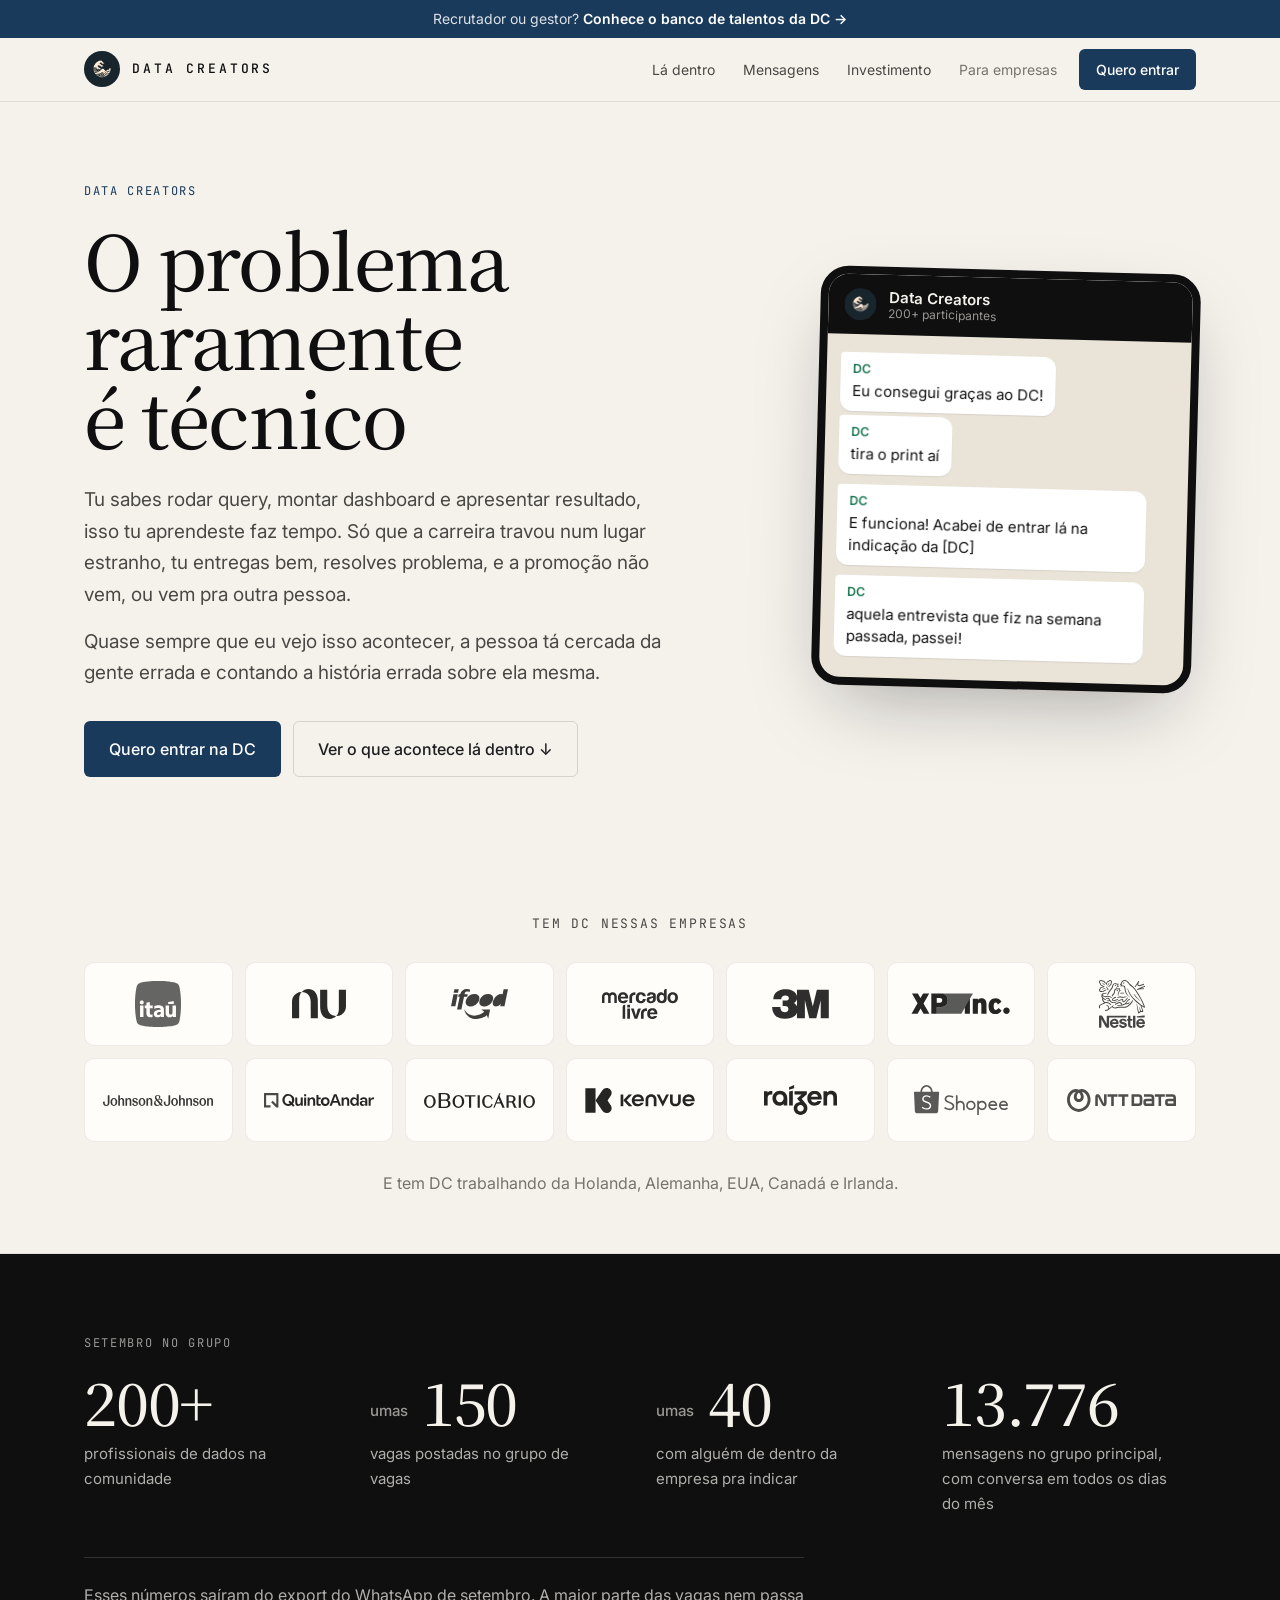
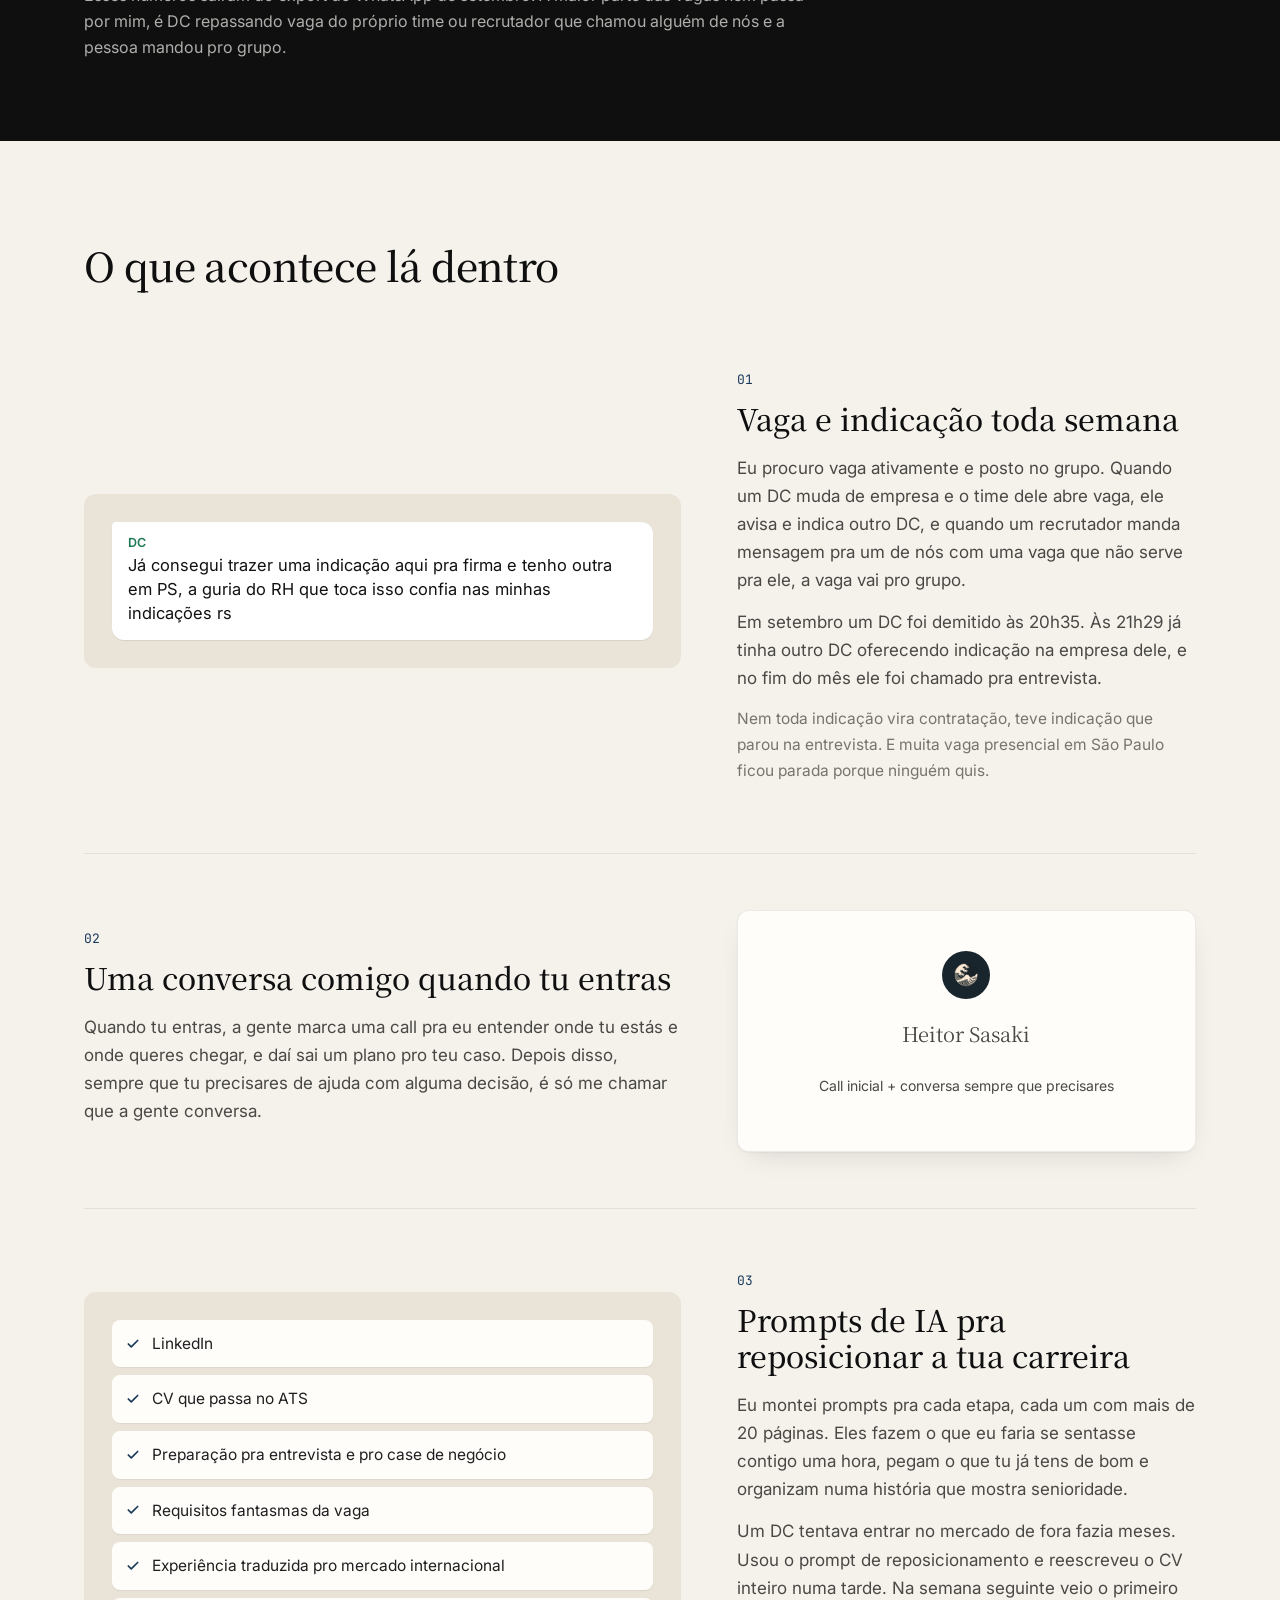
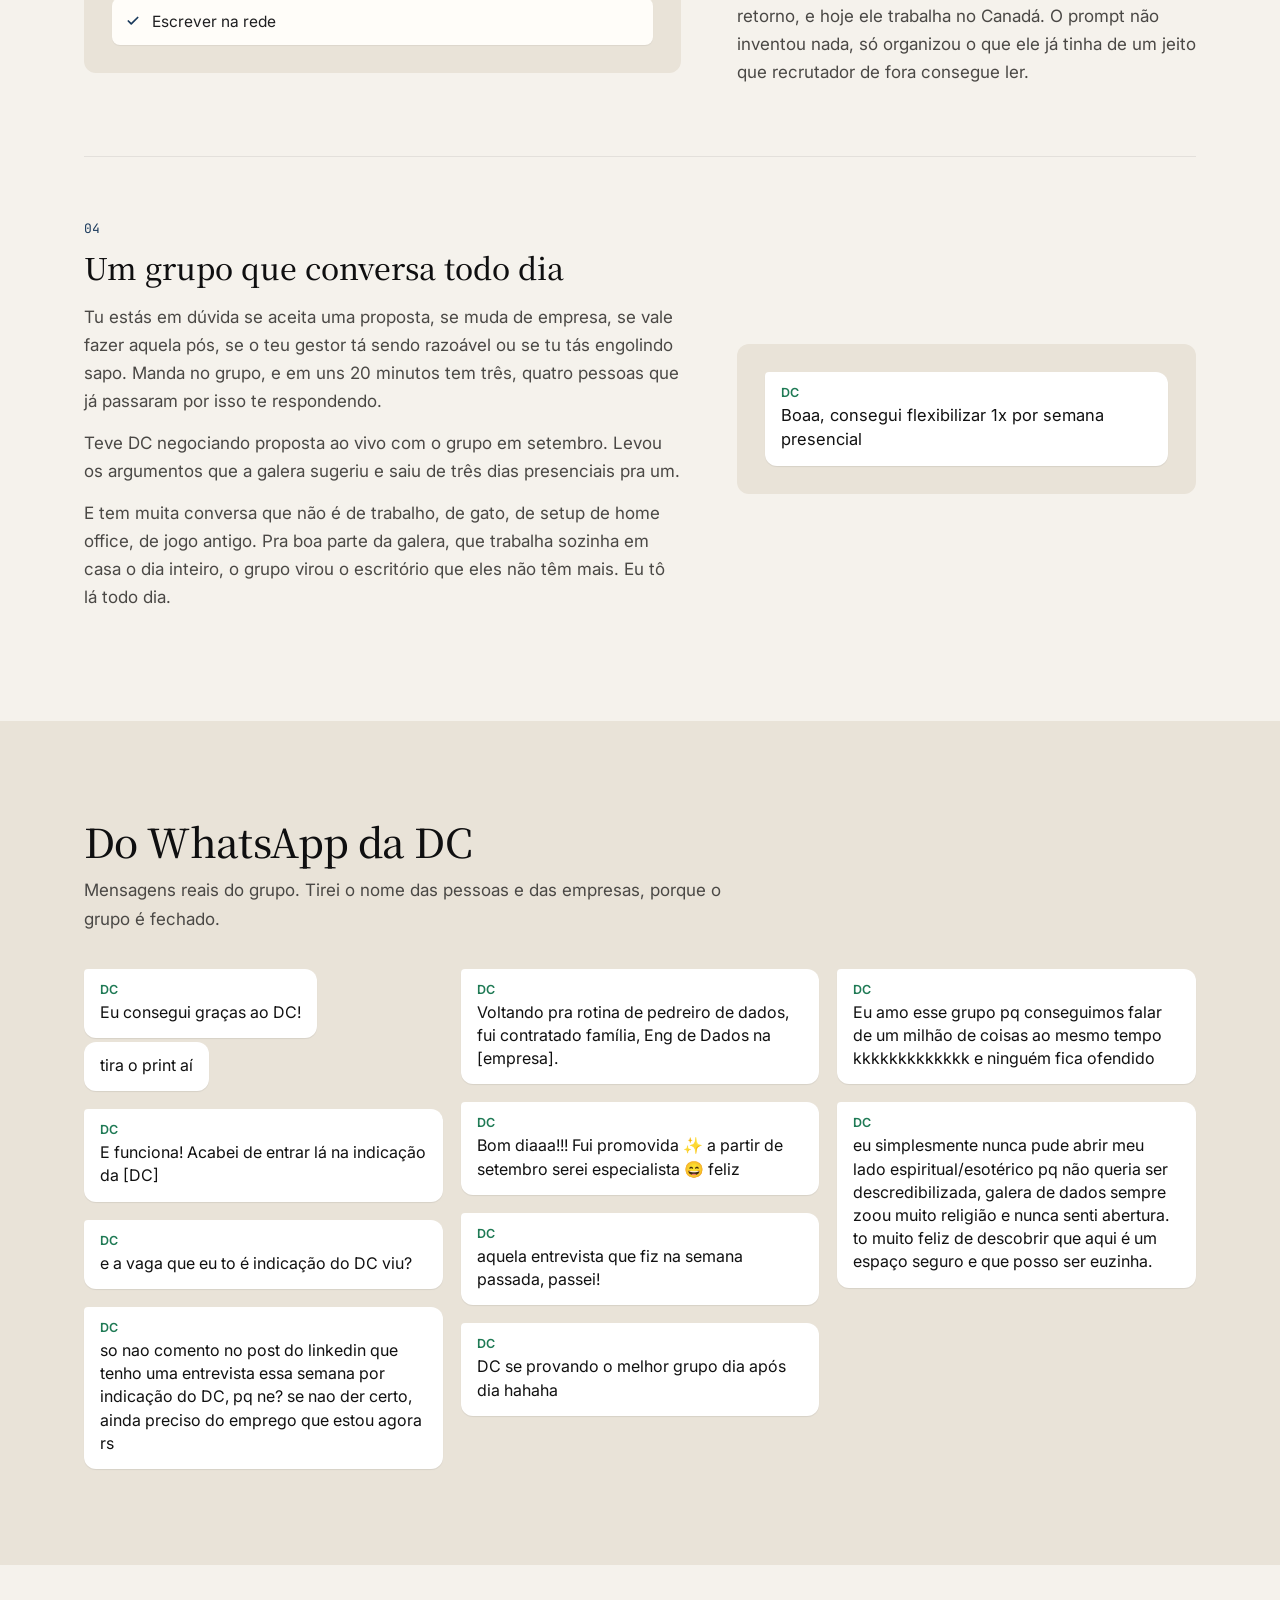
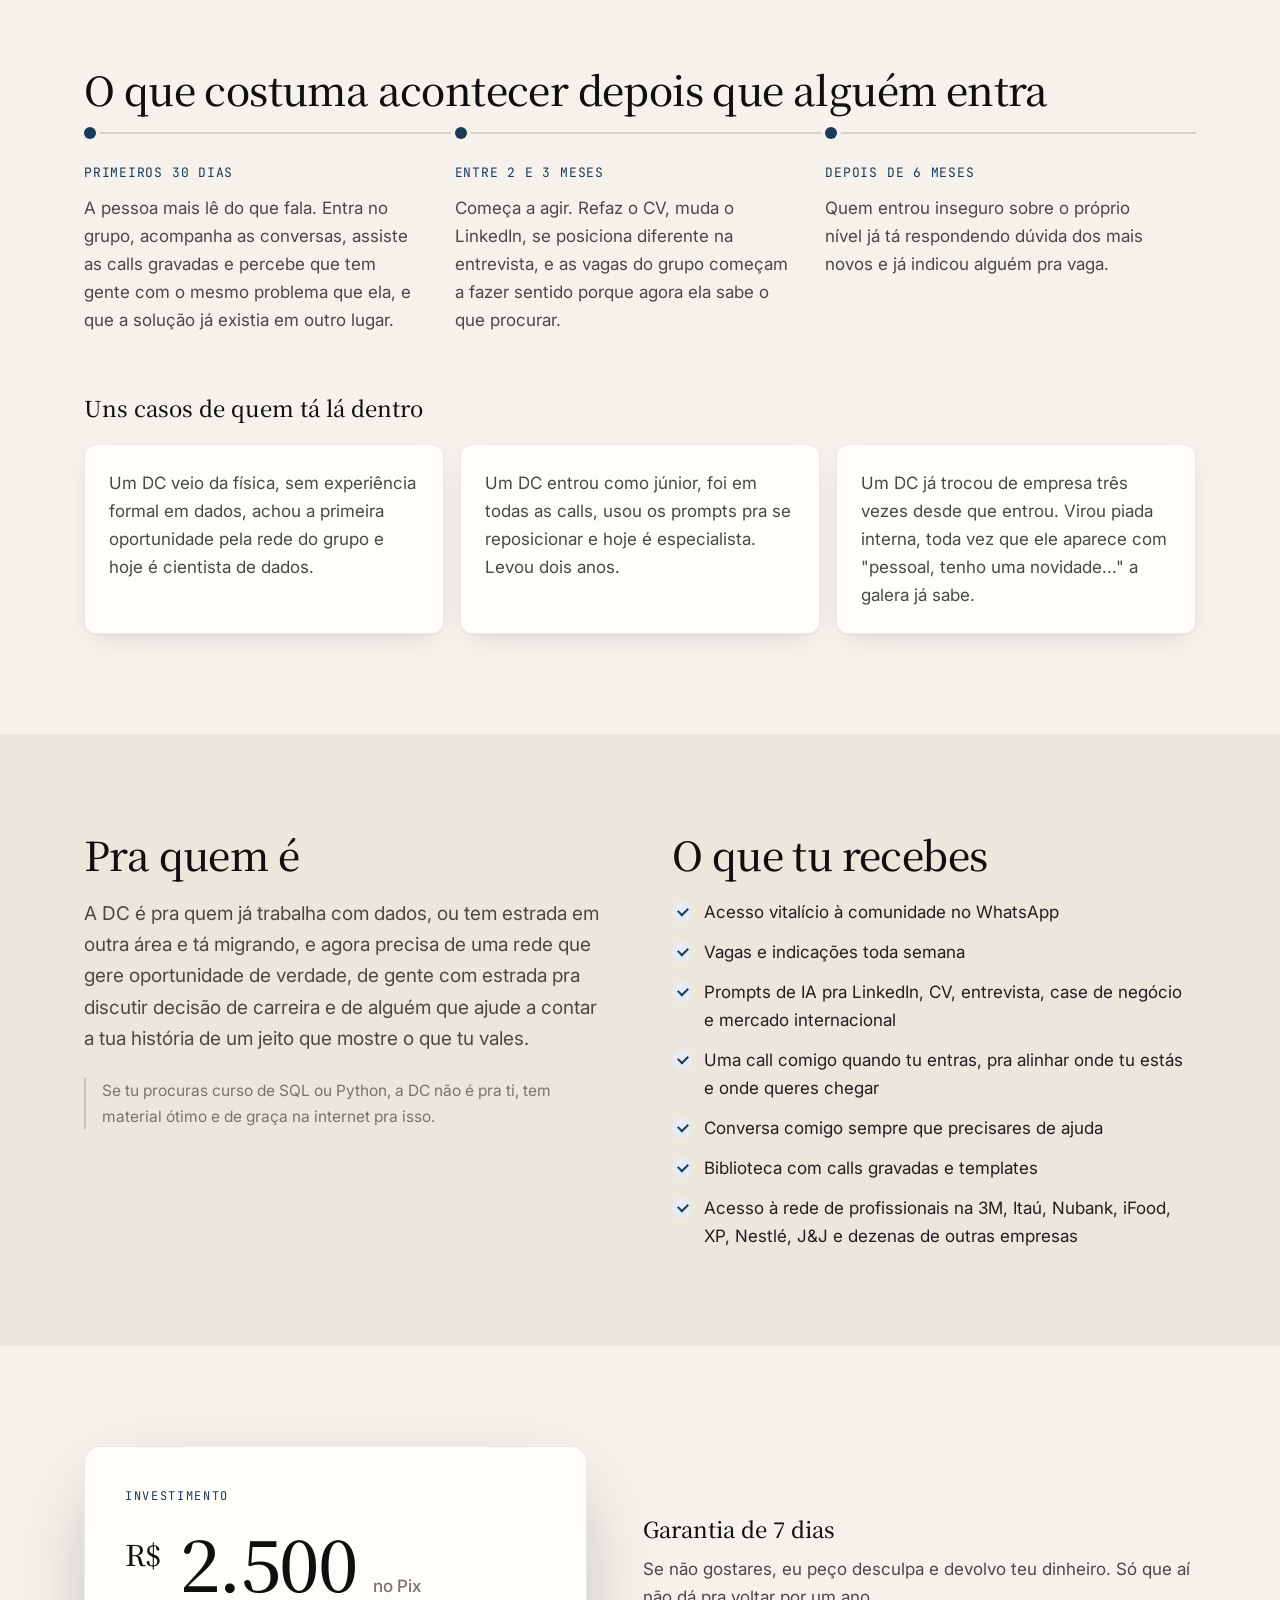
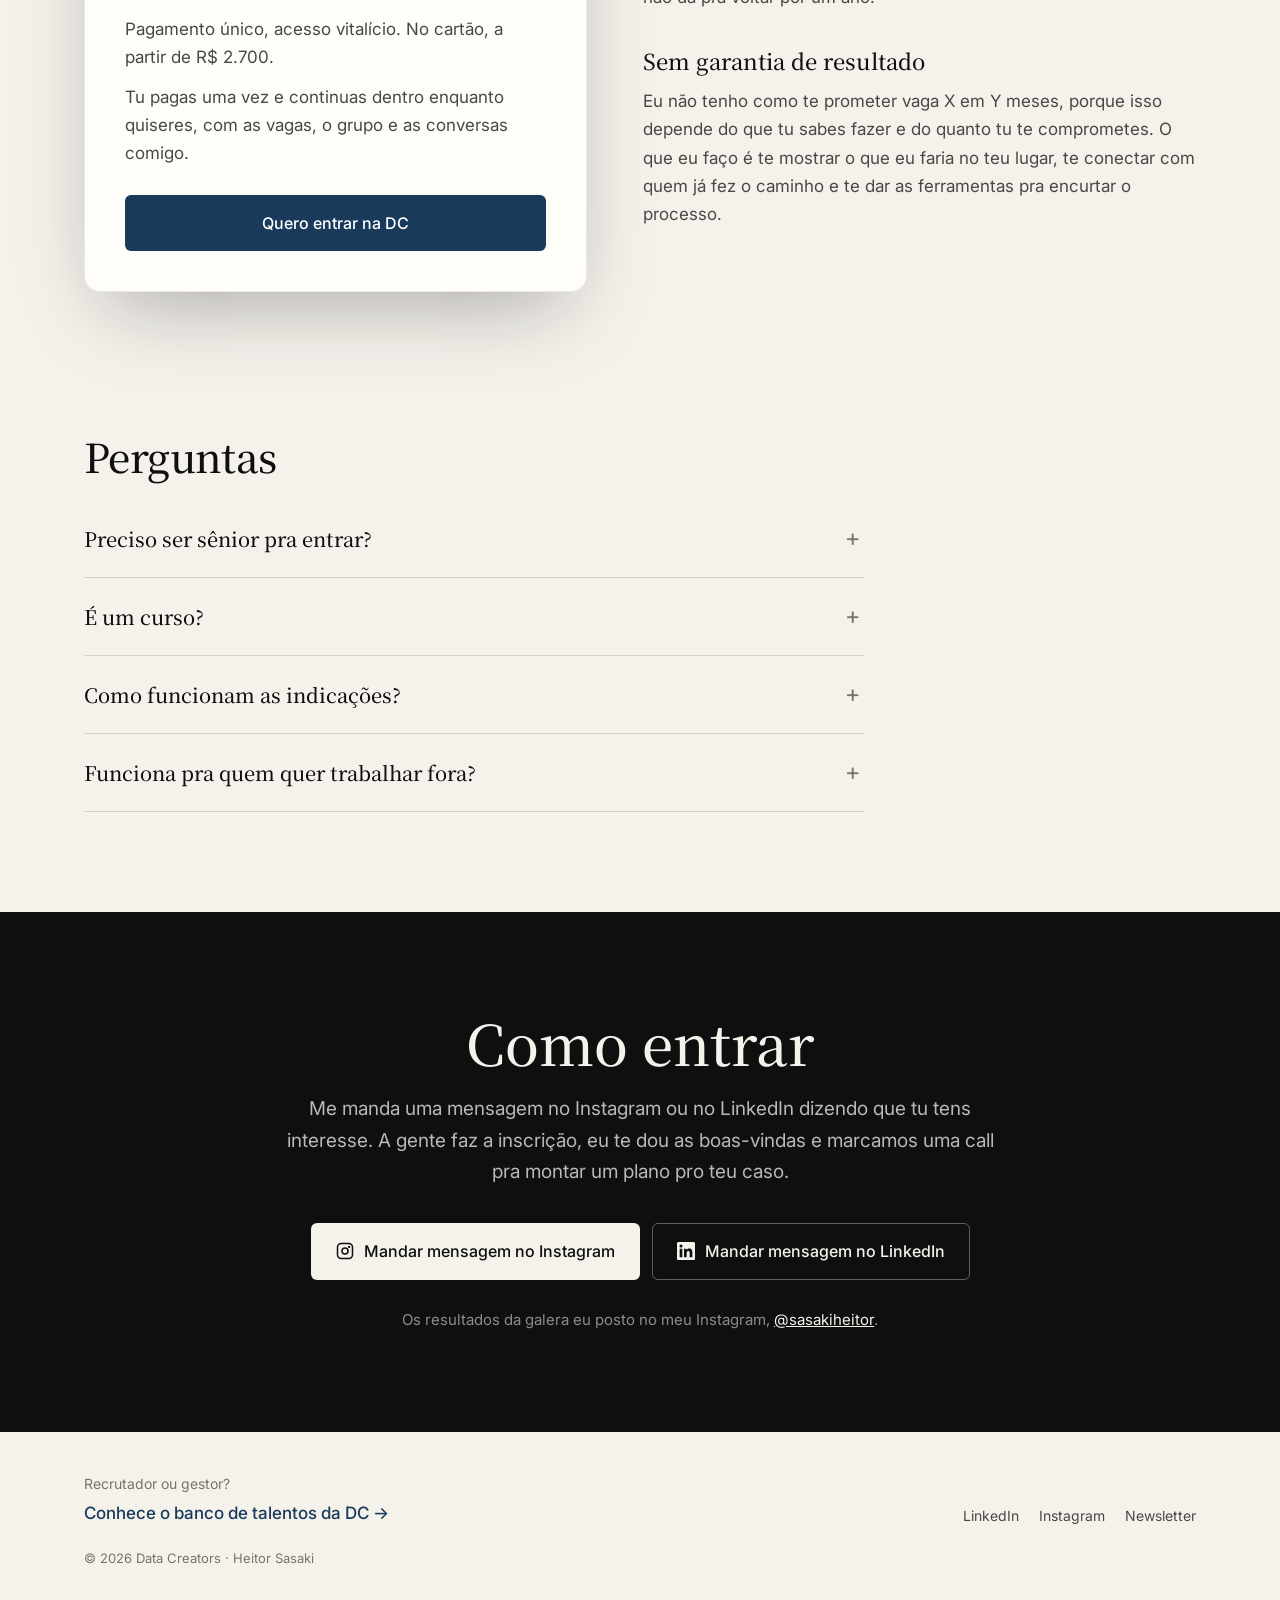
==== commit a61eee98: "Show company logos where DCs work, on both pages - Logo grid with 14 companies (SVGs from Wikimedia " ====
--- a/index.html
+++ b/index.html
@@ -91,7 +91,24 @@
     <!-- 2. Companies -->
     <section class="companies">
       <div class="container">
-        <p class="companies-text">Tem DC na <strong>3M, Itaú, Nubank, iFood, XP, Nestlé, J&amp;J, QuintoAndar, Boticário, Kenvue e Raízen</strong>, e gente trabalhando da Holanda, Alemanha, EUA, Canadá e Irlanda.</p>
+        <p class="companies-label">Tem DC nessas empresas</p>
+        <ul class="co-grid">
+          <li><img src="/logos/itau.svg" alt="Itaú" class="co-logo co-logo-sq" loading="lazy"></li>
+          <li><img src="/logos/nubank.svg" alt="Nubank" class="co-logo" loading="lazy"></li>
+          <li><img src="/logos/ifood.svg" alt="iFood" class="co-logo" loading="lazy"></li>
+          <li><img src="/logos/mercadolivre.svg" alt="Mercado Livre" class="co-logo" loading="lazy"></li>
+          <li><img src="/logos/3m.svg" alt="3M" class="co-logo" loading="lazy"></li>
+          <li><img src="/logos/xp.svg" alt="XP" class="co-logo" loading="lazy"></li>
+          <li><img src="/logos/nestle.svg" alt="Nestlé" class="co-logo co-logo-sq" loading="lazy"></li>
+          <li><img src="/logos/jnj.svg" alt="Johnson &amp; Johnson" class="co-logo" loading="lazy"></li>
+          <li><img src="/logos/quintoandar.svg" alt="QuintoAndar" class="co-logo" loading="lazy"></li>
+          <li><img src="/logos/boticario.svg" alt="O Boticário" class="co-logo" loading="lazy"></li>
+          <li><img src="/logos/kenvue.svg" alt="Kenvue" class="co-logo" loading="lazy"></li>
+          <li><img src="/logos/raizen.svg" alt="Raízen" class="co-logo" loading="lazy"></li>
+          <li><img src="/logos/shopee.svg" alt="Shopee" class="co-logo" loading="lazy"></li>
+          <li><img src="/logos/nttdata.svg" alt="NTT Data" class="co-logo" loading="lazy"></li>
+        </ul>
+        <p class="companies-text">E tem DC trabalhando da Holanda, Alemanha, EUA, Canadá e Irlanda.</p>
       </div>
     </section>
 
--- a/landing.css
+++ b/landing.css
@@ -143,9 +143,28 @@
 .bubble-lg { font-size: 16.5px; padding: 12px 16px 14px; max-width: 100%; }
 
 /* ========== Companies ========== */
-.companies { padding: 32px 0; border-top: 1px solid var(--hairline-soft); border-bottom: 1px solid var(--hairline-soft); }
-.companies-text { font-size: 17px; color: var(--stone-2); text-align: center; max-width: 900px; margin: 0 auto; }
-.companies-text strong { color: var(--sumi); font-weight: 500; }
+.companies { padding: 64px 0 56px; border-bottom: 1px solid var(--hairline-soft); }
+.companies-label {
+  font-family: var(--font-mono); font-size: 13px; letter-spacing: .14em; text-transform: uppercase;
+  color: var(--stone-3); text-align: center; margin-bottom: 28px;
+}
+.co-grid {
+  list-style: none; display: flex; flex-wrap: wrap; justify-content: center;
+  gap: 12px; margin: 0 auto; --cols: 7;
+}
+.co-grid li {
+  flex: 0 0 calc((100% - (var(--cols) - 1) * 12px) / var(--cols));
+  display: flex; align-items: center; justify-content: center;
+  height: 84px; padding: 0 18px;
+  background: var(--card); border: 1px solid var(--hairline-soft); border-radius: 10px;
+}
+.co-logo {
+  max-width: 100%; max-height: 30px; width: auto; height: auto; object-fit: contain;
+  filter: grayscale(1) brightness(.7) contrast(1.3); opacity: .85; transition: filter .2s, opacity .2s;
+}
+.co-logo-sq { max-height: 48px; }
+.co-grid li:hover .co-logo { filter: none; opacity: 1; }
+.companies-text { font-size: 16px; color: var(--stone-2); text-align: center; margin-top: 28px; }
 
 /* ========== Numbers ========== */
 .numbers { background: var(--sumi); color: var(--paper); padding: 80px 0; }
@@ -277,6 +296,7 @@
   .phone { justify-self: start; transform: none; }
   .block:nth-child(odd of .block) .block-quote { order: 0; }
   .numbers-grid { grid-template-columns: 1fr 1fr; }
+  .co-grid { --cols: 4; }
   .timeline, .cases { grid-template-columns: 1fr; }
   .timeline li { padding: 0 0 28px 28px; border-top: 0; border-left: 2px solid var(--hairline); }
   .timeline li::before { top: 4px; left: -7px; }
@@ -294,6 +314,11 @@
   .phone { max-width: none; }
   .numbers, .inside, .wall, .path, .fit, .price, .cta { padding-top: 64px; padding-bottom: 64px; }
   .numbers-grid { gap: 28px 16px; }
+  .co-grid { --cols: 3; gap: 8px; }
+  .co-grid li { flex-basis: calc((100% - 16px) / 3); }
+  .co-grid li { height: 64px; padding: 0 10px; }
+  .co-logo { max-height: 22px; }
+  .co-logo-sq { max-height: 36px; }
   .block { padding: 40px 0; }
   .price-card { padding: 28px 22px; }
   .footer-inner { grid-template-columns: 1fr; }
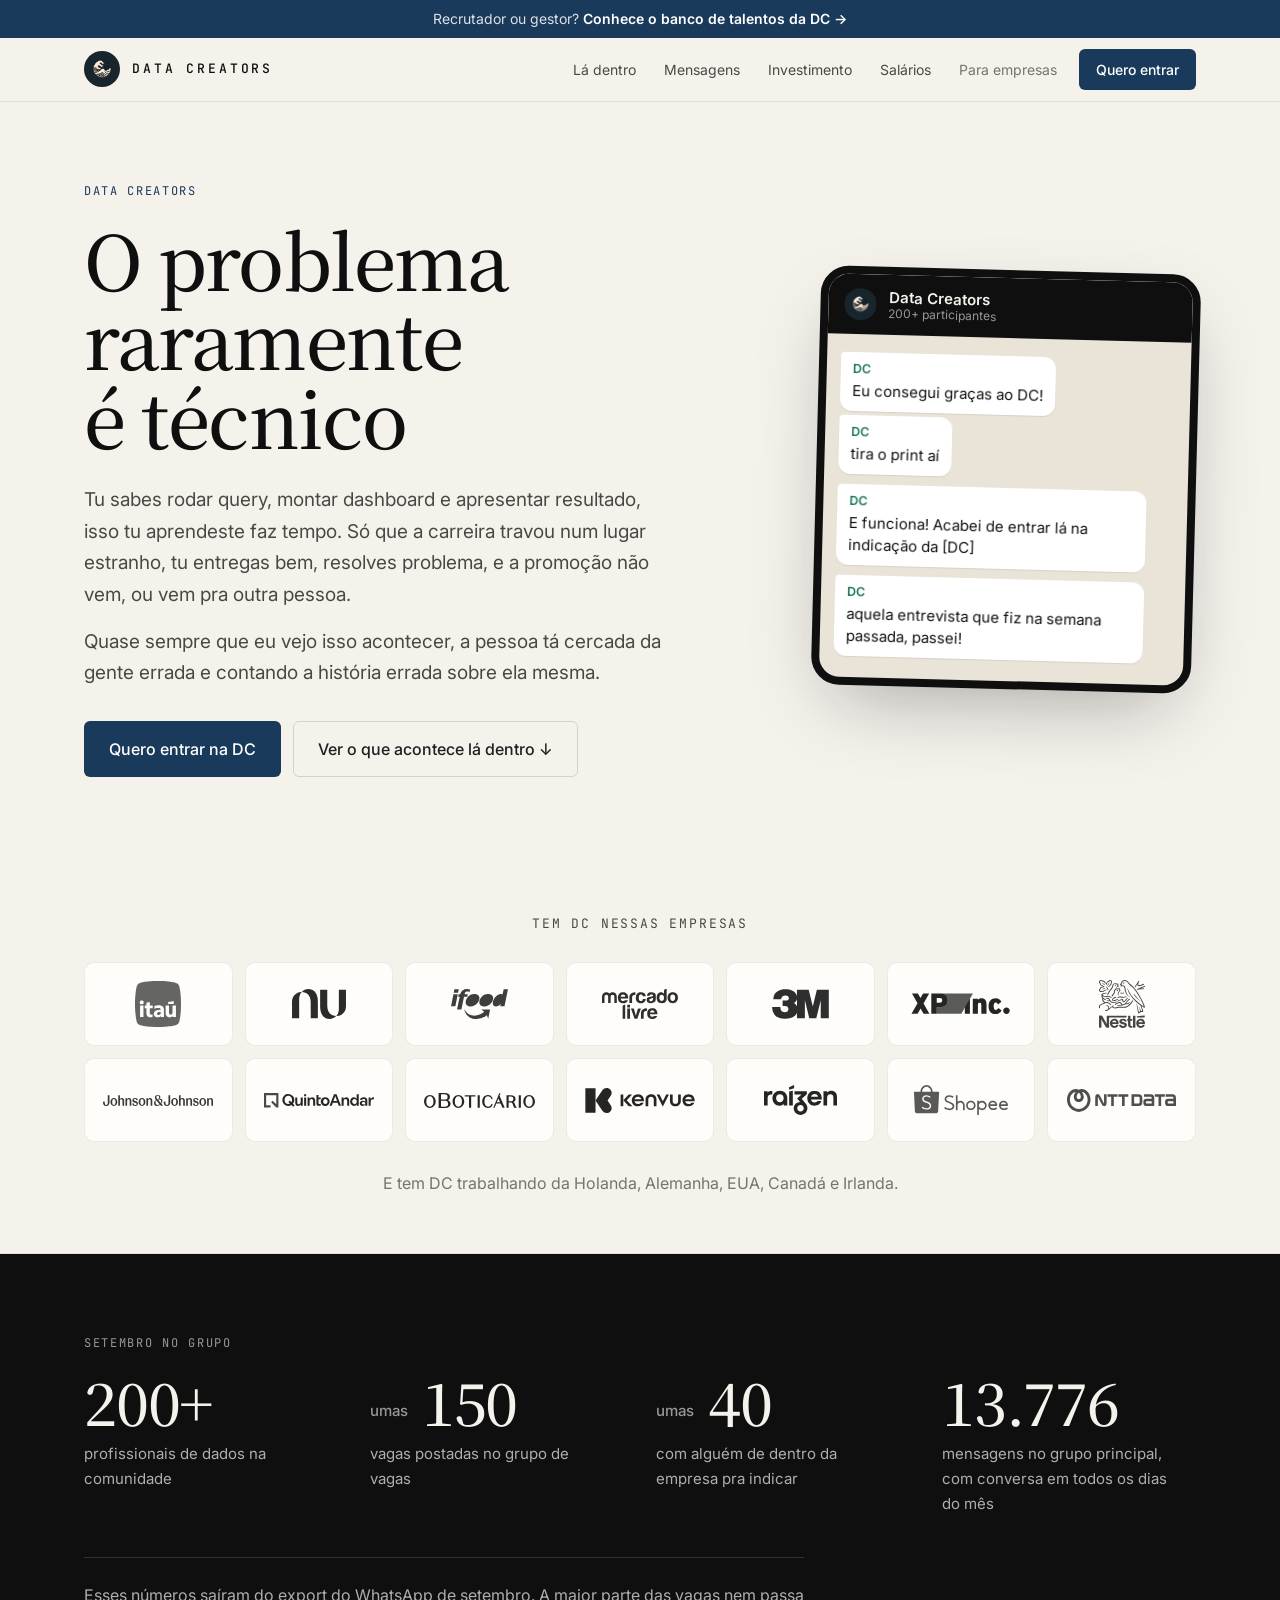
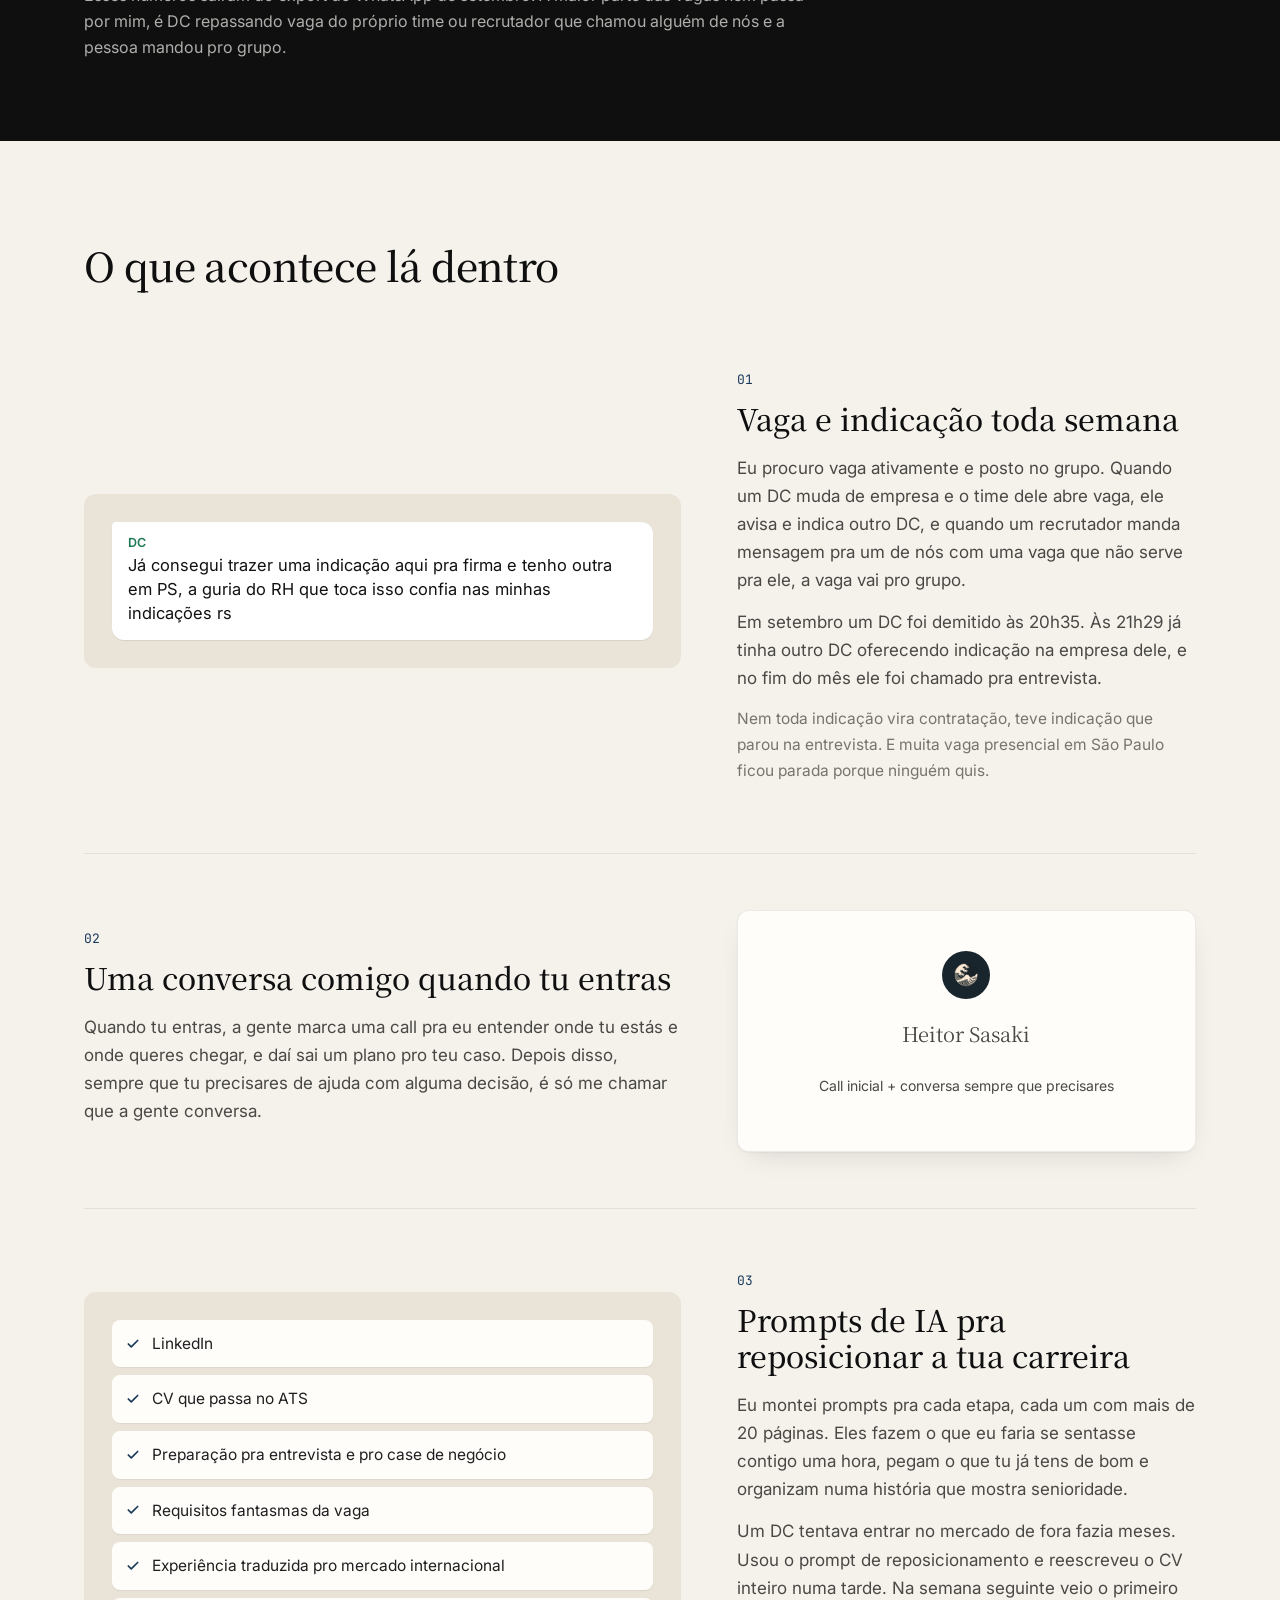
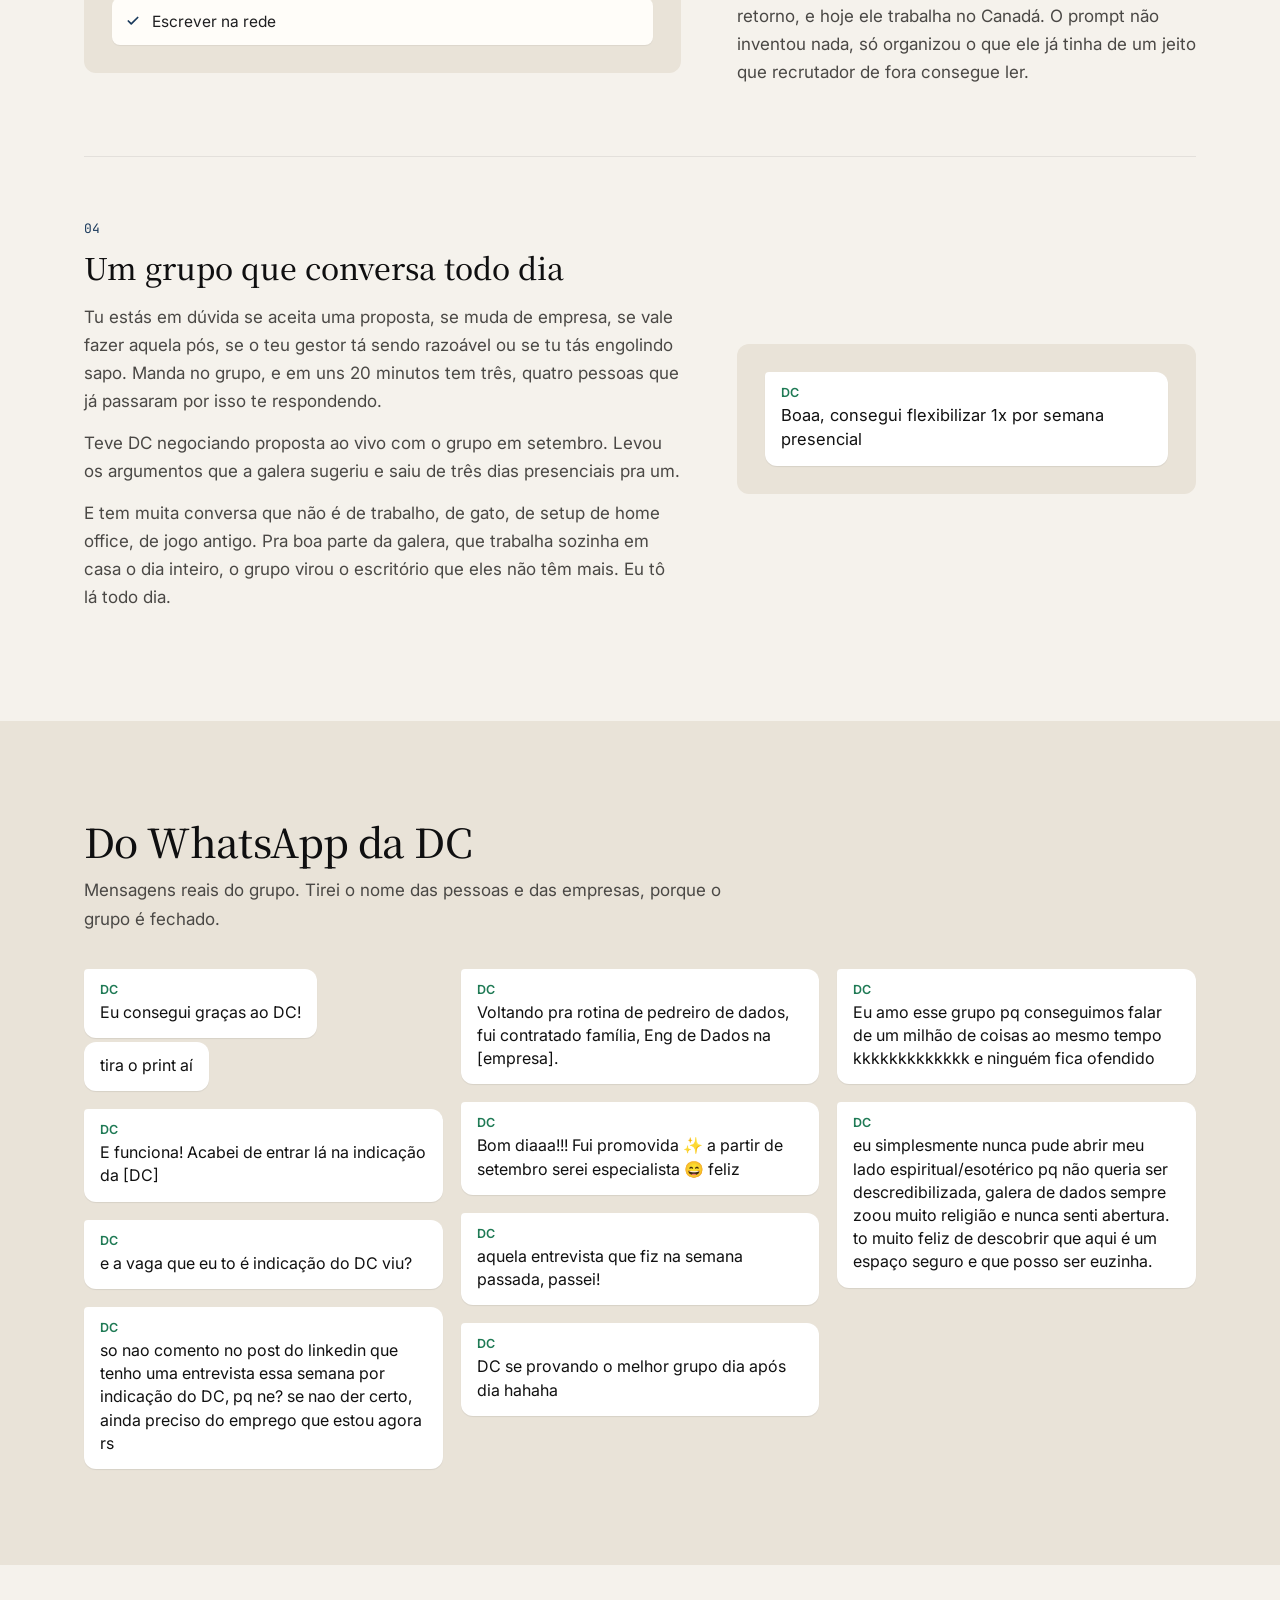
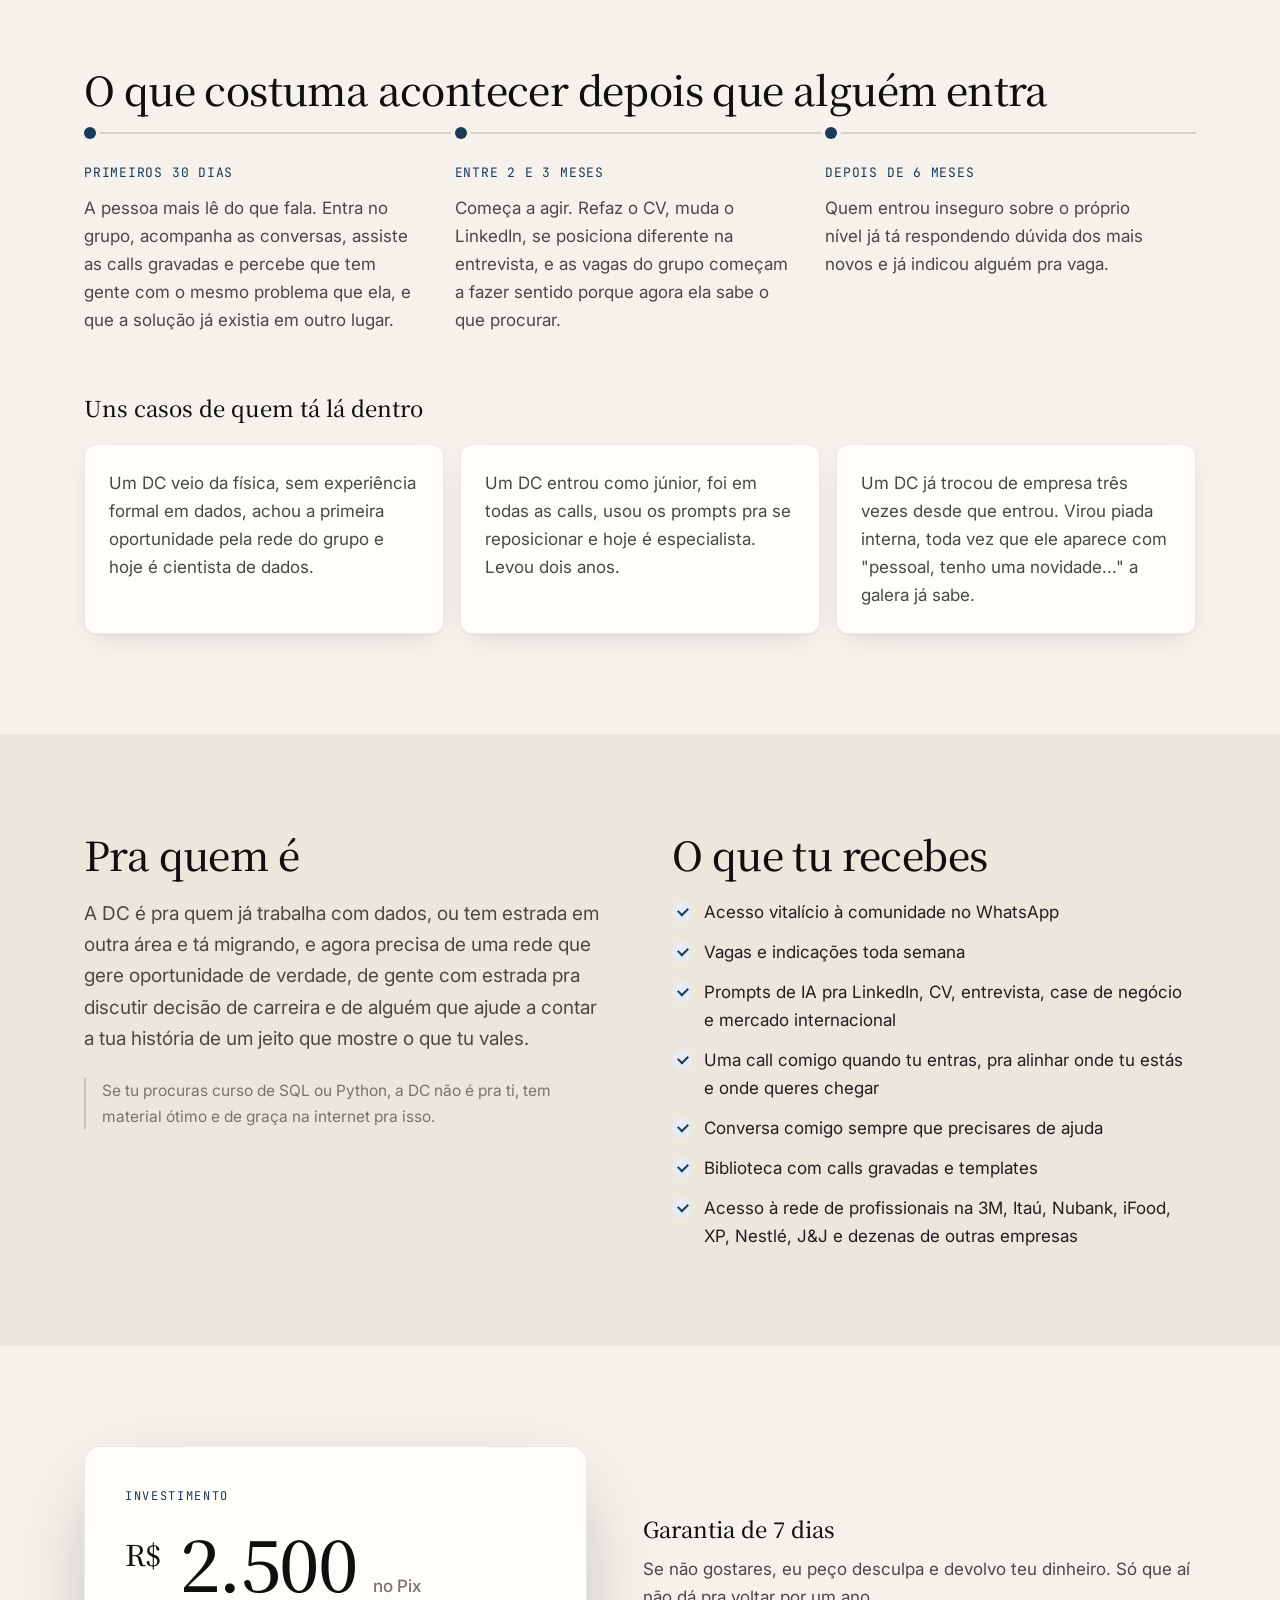
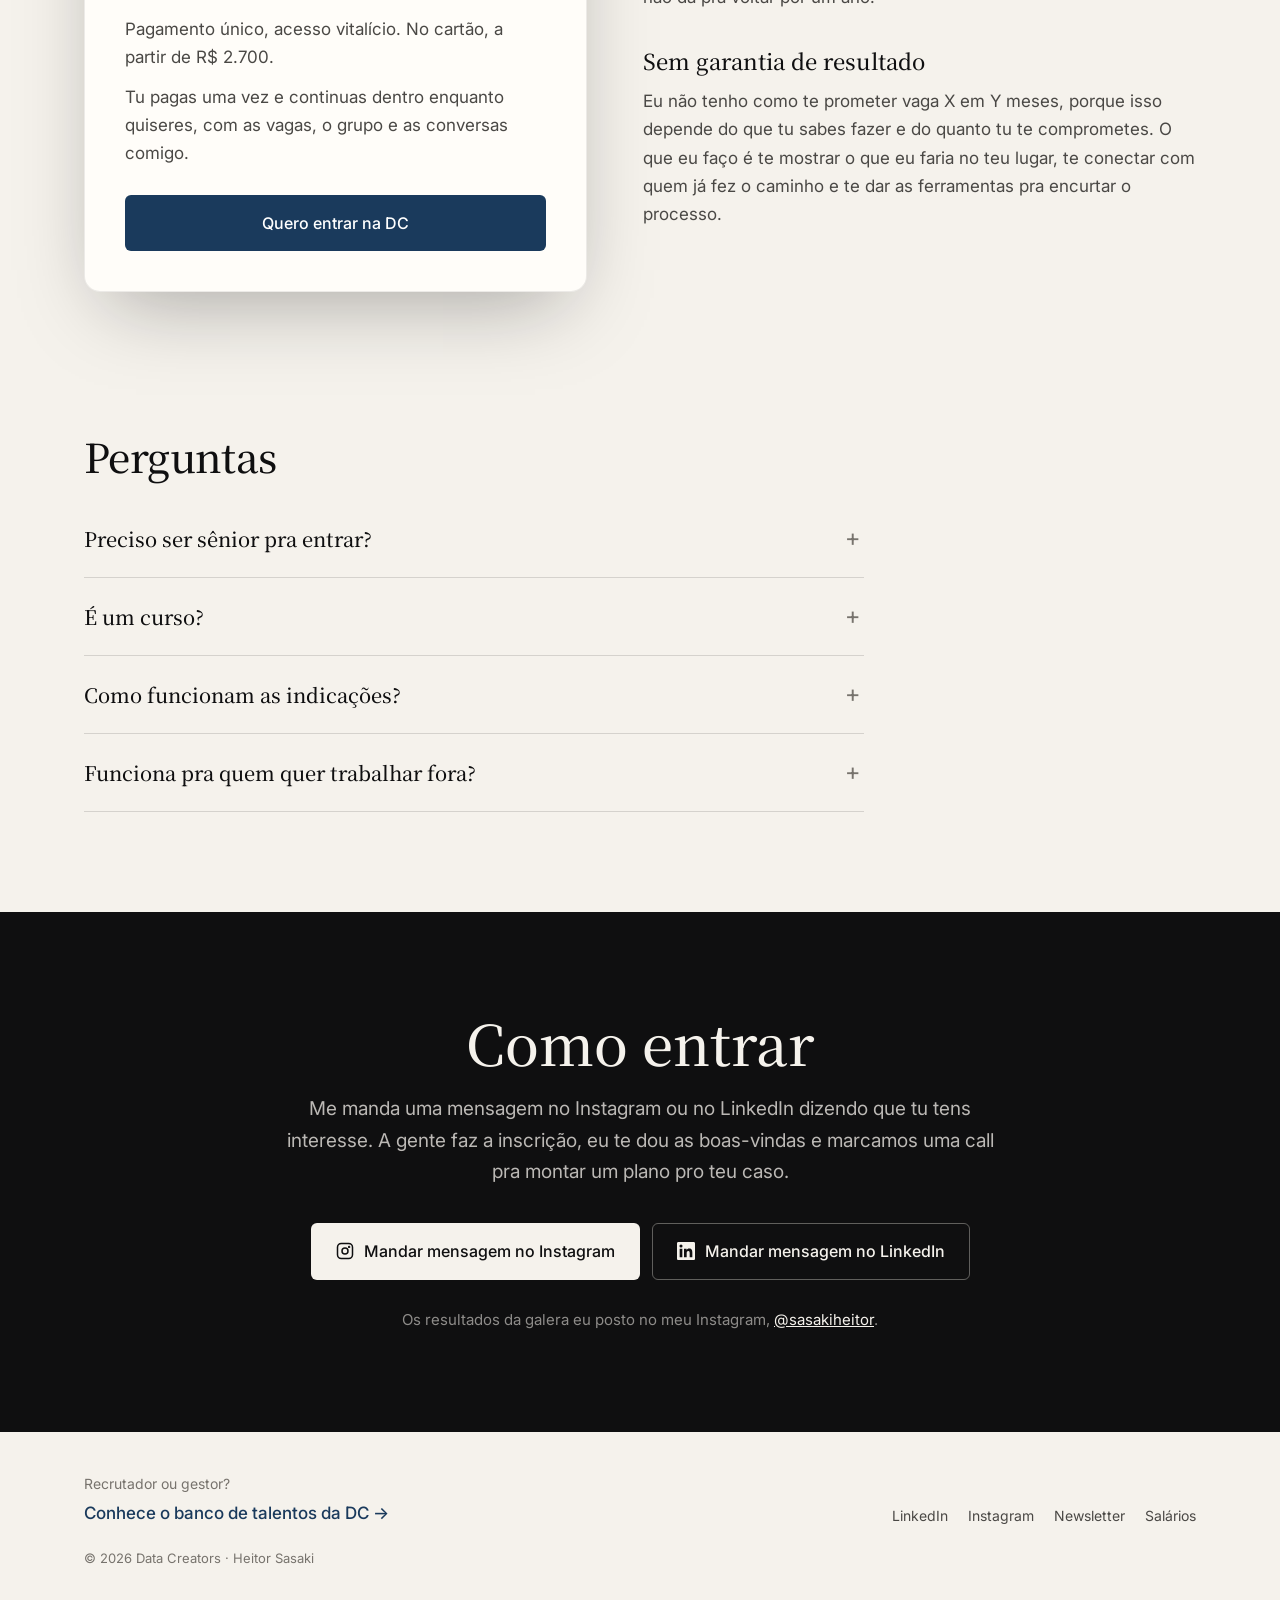
==== commit 1a740aff: "Add /salarios page fed by the DC salary Google Sheet Co-Authored-By: Claude Opus 5.5 <noreply@anthro" ====
--- a/index.html
+++ b/index.html
@@ -49,6 +49,7 @@
         <a href="#dentro" class="nav-link">Lá dentro</a>
         <a href="#mensagens" class="nav-link">Mensagens</a>
         <a href="#investimento" class="nav-link">Investimento</a>
+        <a href="/salarios" class="nav-link">Salários</a>
         <a href="/talentos" class="nav-link nav-link-muted">Para empresas</a>
         <a href="#entrar" class="btn btn-primary btn-sm">Quero entrar</a>
       </nav>
@@ -341,6 +342,7 @@
         <a href="https://www.linkedin.com/in/heitorsasaki/" target="_blank" rel="noopener">LinkedIn</a>
         <a href="https://www.instagram.com/sasakiheitor" target="_blank" rel="noopener">Instagram</a>
         <a href="https://heitorsasaki.substack.com" target="_blank" rel="noopener">Newsletter</a>
+        <a href="/salarios">Salários</a>
       </div>
       <p class="footer-copy">© <span id="year">2026</span> Data Creators · Heitor Sasaki</p>
     </div>
